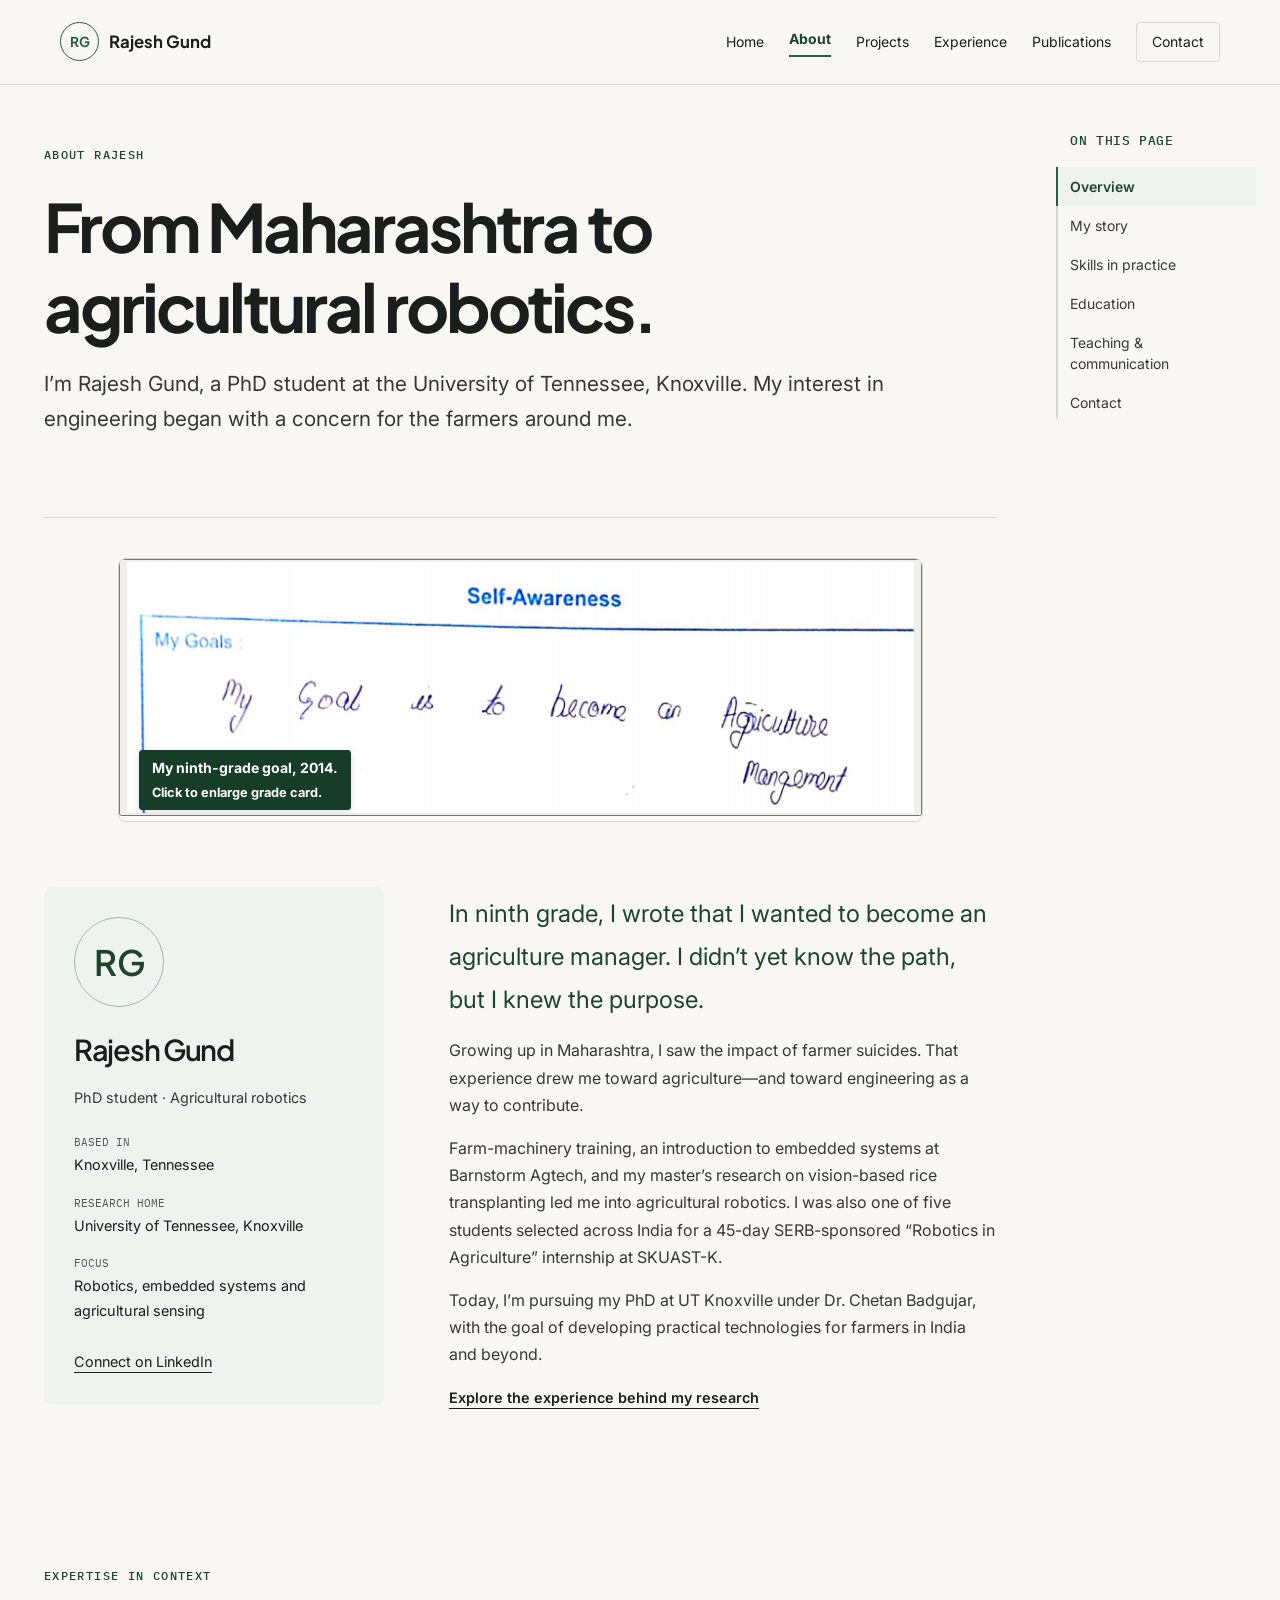
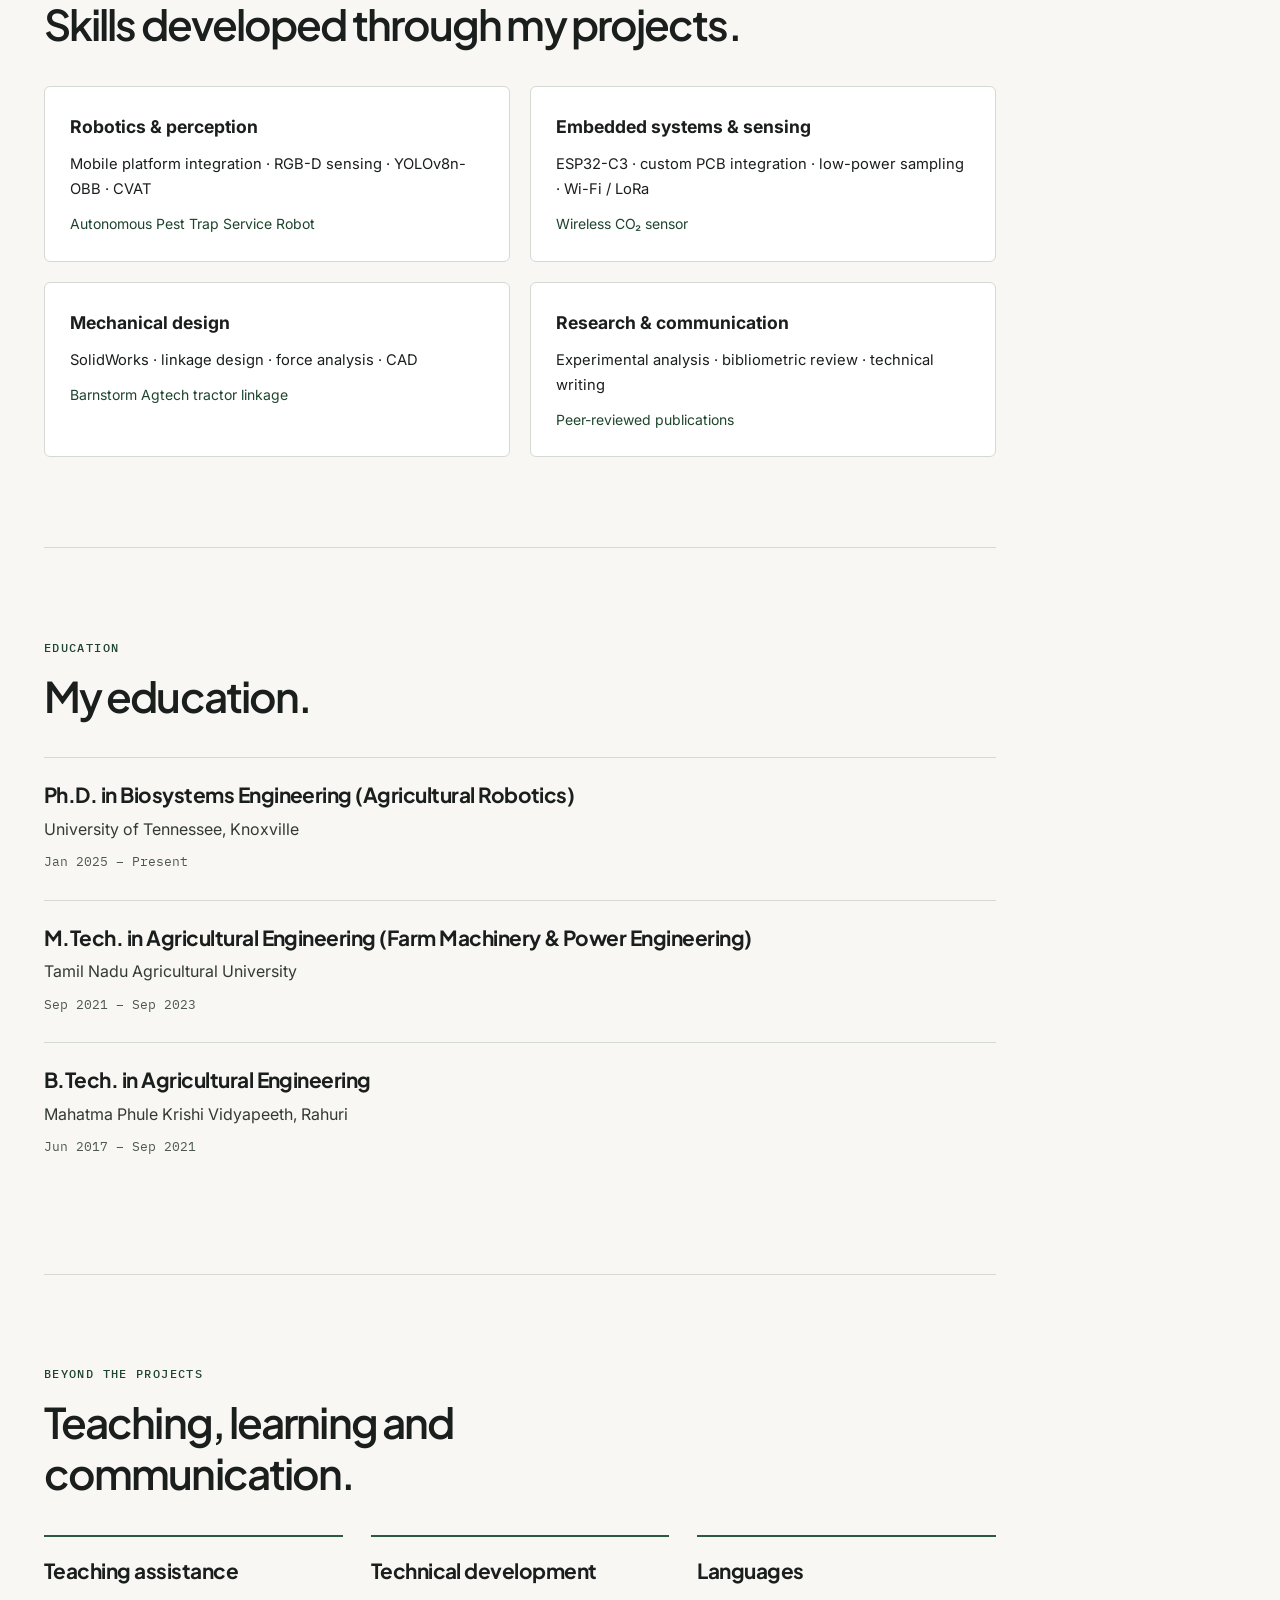
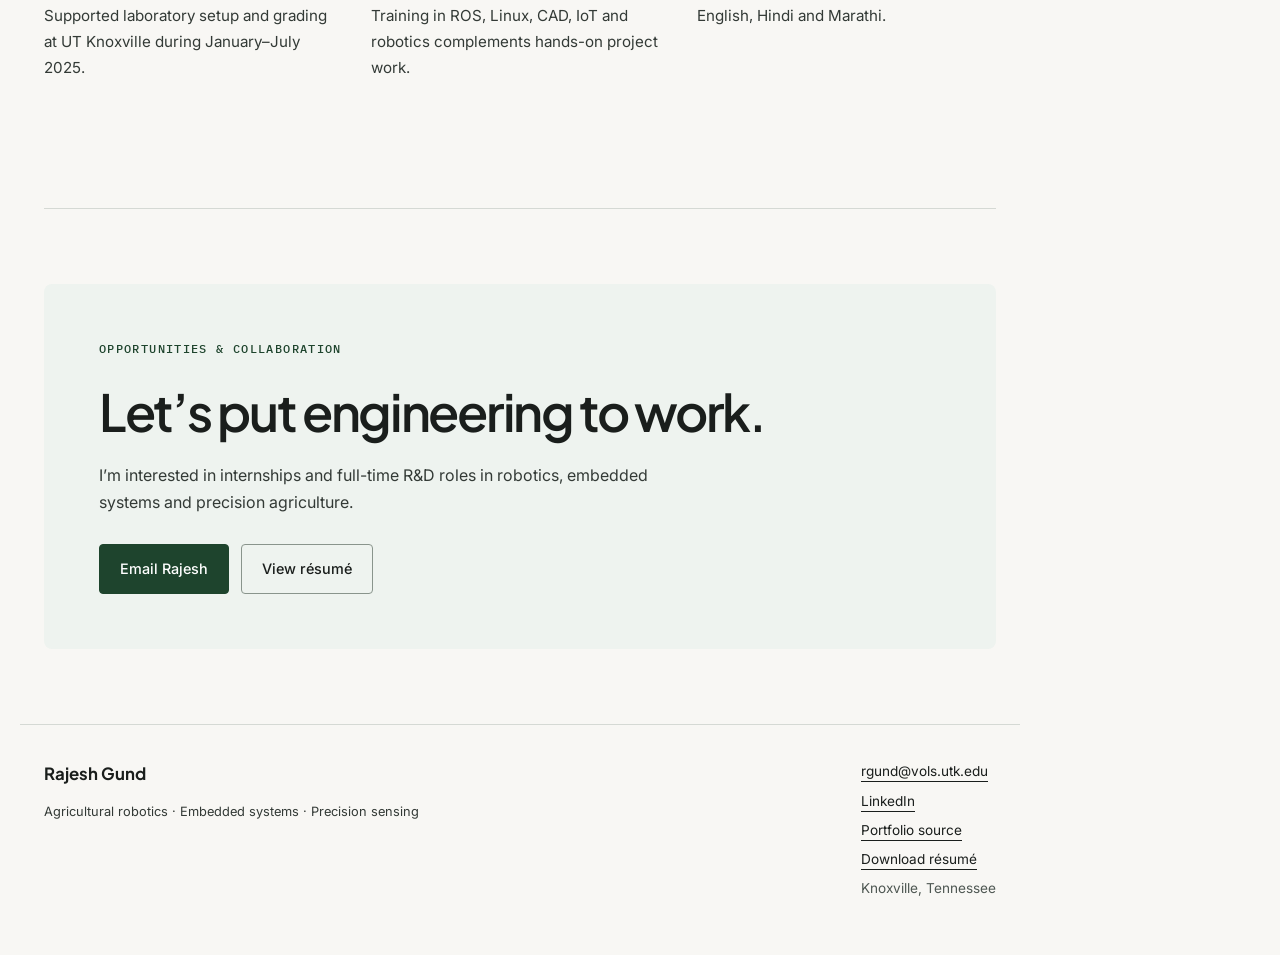
==== about/index.html @ 2d1114b2 "Improve grade-card caption contrast with bold filled label" ====
<!doctype html><html lang="en"><head><meta charset="utf-8"><meta name="viewport" content="width=device-width, initial-scale=1"><title>About | Rajesh Gund</title><meta name="description" content="Meet Rajesh Gund: agricultural robotics researcher, embedded systems engineer and PhD student at UT Knoxville."><meta property="og:title" content="About | Rajesh Gund"><meta property="og:description" content="Meet Rajesh Gund: agricultural robotics researcher, embedded systems engineer and PhD student at UT Knoxville."><meta property="og:type" content="website"><meta name="theme-color" content="#2D5A3F"><link rel="icon" href="../assets/img/favicon.svg" type="image/svg+xml"><link rel="stylesheet" href="../assets/css/tokens.css"><link rel="stylesheet" href="../assets/css/styles.css?v=5"><script defer src="../assets/js/main.js?v=3"></script><link rel="canonical" href="https://rgund26.github.io/about/"><meta property="og:url" content="https://rgund26.github.io/about/"><script defer src="../assets/js/profile.js"></script><script defer src="../assets/js/media-config.js"></script><script defer src="../assets/js/media.js"></script></head><body><a class="skip" href="#main">Skip to content</a><header><div class="nav-wrap"><a class="wordmark" href="../index.html"><span class="monogram">RG</span>Rajesh Gund<span class="wordmark-sub">ENGINEERING PORTFOLIO</span></a><button class="menu-toggle" aria-expanded="false" aria-controls="navigation">Menu</button><nav id="navigation" aria-label="Main navigation"><a href="../index.html">Home</a><a href="../about/index.html" aria-current="page">About</a><a href="../projects/index.html">Projects</a><a href="../experience/index.html">Experience</a><a href="../publications/index.html">Publications</a><a class="nav-resume" href="../index.html#contact">Contact</a></nav></div></header><main id="main"><section class="project-hero"><p class="eyebrow">ABOUT RAJESH</p><h1>From Maharashtra to<br>agricultural robotics.</h1><p class="lead">I’m Rajesh Gund, a PhD student at the University of Tennessee, Knoxville. My interest in engineering began with a concern for the farmers around me.</p></section><figure class="diagram story-cover" style="max-width:805px;margin:40px auto 0"><button type="button" data-lightbox data-full-src="../assets/img/ninth-grade-report-book.png" data-full-alt="Rajesh’s full Class IX report book from 2013–14, including his childhood photograph and handwritten agriculture goal." aria-label="Open the full ninth-grade report book"><img src="../assets/img/ninth-grade-goal-cover.png" alt="My handwritten ninth-grade goal: to work in agriculture management." width="805" height="256" style="display:block;width:100%;height:auto"></button><figcaption>My ninth-grade goal, 2014.<br><span>Click to enlarge grade card.</span></figcaption></figure><section class="profile-intro"><div class="identity-card"><span class="profile-initials" aria-hidden="true">RG</span><h2>Rajesh Gund</h2><p>PhD student · Agricultural robotics</p><dl><dt>Based in</dt><dd>Knoxville, Tennessee</dd><dt>Research home</dt><dd>University of Tennessee, Knoxville</dd><dt>Focus</dt><dd>Robotics, embedded systems and agricultural sensing</dd></dl><a href="https://www.linkedin.com/in/rajeshgund/">Connect on LinkedIn</a></div><div class="bio-story"><p class="large-copy">In ninth grade, I wrote that I wanted to become an agriculture manager. I didn’t yet know the path, but I knew the purpose.</p><p>Growing up in Maharashtra, I saw the impact of farmer suicides. That experience drew me toward agriculture—and toward engineering as a way to contribute.</p><p>Farm-machinery training, an introduction to embedded systems at Barnstorm Agtech, and my master’s research on vision-based rice transplanting led me into agricultural robotics. I was also one of five students selected across India for a 45-day SERB-sponsored “Robotics in Agriculture” internship at SKUAST-K.</p><p>Today, I’m pursuing my PhD at UT Knoxville under Dr. Chetan Badgujar, with the goal of developing practical technologies for farmers in India and beyond.</p><a class="text-link" href="../experience/index.html">Explore the experience behind my research</a></div></section><section class="section" id=""><div class="section-heading"><p class="eyebrow">EXPERTISE IN CONTEXT</p><h2>Skills developed through my projects.</h2></div><div class="evidence-list"><a href="../projects/pest-trap-robot/index.html"><strong>Robotics &amp; perception</strong><span>Mobile platform integration · RGB-D sensing · YOLOv8n-OBB · CVAT</span><small>Autonomous Pest Trap Service Robot</small></a><a href="../projects/ghg-sensor/index.html"><strong>Embedded systems &amp; sensing</strong><span>ESP32-C3 · custom PCB integration · low-power sampling · Wi-Fi / LoRa</span><small>Wireless CO₂ sensor</small></a><a href="../projects/earlier-work/index.html#tractor"><strong>Mechanical design</strong><span>SolidWorks · linkage design · force analysis · CAD</span><small>Barnstorm Agtech tractor linkage</small></a><a href="../publications/index.html"><strong>Research &amp; communication</strong><span>Experimental analysis · bibliometric review · technical writing</span><small>Peer-reviewed publications</small></a></div></section><section class="section" id=""><div class="section-heading"><p class="eyebrow">EDUCATION</p><h2>My education.</h2></div><div class="education-row"><h3>Ph.D. in Biosystems Engineering (Agricultural Robotics)</h3><p>University of Tennessee, Knoxville</p><span>Jan 2025 – Present</span></div><div class="education-row"><h3>M.Tech. in Agricultural Engineering (Farm Machinery &amp; Power Engineering)</h3><p>Tamil Nadu Agricultural University</p><span>Sep 2021 – Sep 2023</span></div><div class="education-row"><h3>B.Tech. in Agricultural Engineering</h3><p>Mahatma Phule Krishi Vidyapeeth, Rahuri</p><span>Jun 2017 – Sep 2021</span></div></section><section class="section" id=""><div class="section-heading"><p class="eyebrow">BEYOND THE PROJECTS</p><h2>Teaching, learning and communication.</h2></div><div class="three-grid"><article class="detail-card"><h3>Teaching assistance</h3><p>Supported laboratory setup and grading at UT Knoxville during January–July 2025.</p></article><article class="detail-card"><h3>Technical development</h3><p>Training in ROS, Linux, CAD, IoT and robotics complements hands-on project work.</p></article><article class="detail-card"><h3>Languages</h3><p>English, Hindi and Marathi.</p></article></div></section><section class="contact"><p class="eyebrow">OPPORTUNITIES & COLLABORATION</p><h2>Let’s put engineering to work.</h2><p>I’m interested in internships and full-time R&D roles in robotics, embedded systems and precision agriculture.</p><div class="actions"><a class="button" href="mailto:rgund@vols.utk.edu">Email Rajesh</a><a class="button secondary" href="../assets/docs/Rajesh_Gund_Resume.pdf">View résumé</a></div></section></main><footer><div><a class="wordmark" href="../index.html">Rajesh Gund</a><p>Agricultural robotics · Embedded systems · Precision sensing</p></div><div><a href="mailto:rgund@vols.utk.edu">rgund@vols.utk.edu</a><a href="https://www.linkedin.com/in/rajeshgund/">LinkedIn</a><a href="https://github.com/rgund26/rgund26.github.io">Portfolio source</a><a href="../assets/docs/Rajesh_Gund_Resume.pdf">Download résumé</a><span>Knoxville, Tennessee</span></div></footer><dialog id="lightbox" aria-label="Enlarged project diagram"><button class="close" aria-label="Close enlarged image">Close ×</button><img alt=""><p></p></dialog><script src="../assets/js/section-nav.js?v=2" defer></script></body></html>
---- assets/css/tokens.css ----
:root{--bg-page:#F8F7F4;--bg-surface:#fff;--bg-tint-green:#EEF3EF;--bg-tint-copper:#F5EFEA;--border-hair:#D5D9D4;--ink-primary:#1A1E1C;--ink-secondary:#333A36;--ink-muted:#4E5752;--accent-green:#2D5A3F;--accent-green-text:#1E442D;--accent-copper:#8C5327;--accent-copper-text:#6E3E18;--font-display:'Plus Jakarta Sans',system-ui,sans-serif;--font-body:'Inter',system-ui,sans-serif;--font-mono:'IBM Plex Mono',ui-monospace,monospace;--max-width:1120px;--measure:66ch;--radius-sm:4px;--radius-md:8px;--space-section:clamp(56px,7vw,96px)}
---- assets/css/styles.css ----
@import url('https://fonts.googleapis.com/css2?family=IBM+Plex+Mono:wght@400;500&family=Inter:wght@400;500;600;700&family=Plus+Jakarta+Sans:wght@400;500;600;700;800&display=swap');
*{box-sizing:border-box}html{scroll-behavior:smooth;scroll-padding-top:100px}body{margin:0;background:var(--bg-page);color:var(--ink-primary);font:16px/1.7 var(--font-body)}a{color:inherit;text-underline-offset:5px}a:hover{color:var(--accent-green-text)}button{font:inherit;cursor:pointer}a,button{-webkit-tap-highlight-color:transparent}button:focus-visible,a:focus-visible{outline:3px solid var(--accent-copper);outline-offset:5px}p{color:var(--ink-secondary);margin:0 0 1rem}h1,h2,h3{font-family:var(--font-display);line-height:1.2;letter-spacing:-.045em;margin:0 0 1.2rem}h1{font-size:clamp(2.75rem,5.2vw,4.8rem);font-weight:700}h2{font-size:clamp(2rem,3.3vw,3rem);font-weight:600}h3{font-size:1.3rem;letter-spacing:-.025em}small{font-size:.875rem;color:var(--ink-muted)}header{border-bottom:1px solid var(--border-hair);background:rgba(248,247,244,.97);position:sticky;top:0;z-index:10}.nav-wrap{max-width:1240px;margin:auto;padding:22px 40px;display:flex;align-items:center;justify-content:space-between;gap:30px}.wordmark{display:flex;align-items:center;gap:10px;font-family:var(--font-display);font-weight:700;text-decoration:none;font-size:1.05rem;flex-wrap:wrap}.monogram{border:1px solid var(--accent-green);color:var(--accent-green);width:39px;height:39px;display:grid;place-items:center;border-radius:50%;font-size:.85rem}.wordmark-sub{display:none}nav{display:flex;align-items:center;gap:25px}nav a{font-size:.875rem;text-decoration:none}.nav-resume{padding:7px 15px;border:1px solid var(--border-hair);border-radius:4px}.menu-toggle{display:none}main{max-width:var(--max-width);margin:auto;padding:0 24px}.hero{display:grid;grid-template-columns:1.25fr 1fr;gap:55px;align-items:center;padding:90px 0 72px}.eyebrow{font-family:var(--font-mono);font-size:.78rem;line-height:1.6;letter-spacing:.11em;font-weight:500;color:var(--accent-green-text);text-transform:uppercase;margin-bottom:22px}.hero h1{font-size:clamp(2.7rem,4.6vw,4.1rem)}em{font-style:normal;color:var(--accent-green)}.hero-intro{font-size:1.12rem;max-width:46ch;line-height:1.8}.actions{display:flex;gap:12px;flex-wrap:wrap;margin:28px 0}.button{display:inline-flex;justify-content:center;align-items:center;min-height:48px;padding:12px 20px;background:var(--accent-green-text);color:white;font-size:.9rem;font-weight:500;text-decoration:none;border:1px solid var(--accent-green-text);border-radius:4px}.button:hover{background:var(--accent-green);color:white}.button.secondary{background:transparent;color:var(--ink-primary);border-color:#89948c}.button.secondary:hover{background:var(--bg-tint-green)}.hero-note{font-size:.78rem;color:var(--ink-muted);margin-top:30px}.hero-note span{margin:0 7px;color:var(--accent-copper-text)}.hero-visual{border:1px solid var(--border-hair);border-radius:12px;overflow:hidden;background:linear-gradient(135deg,#eef3ef,#e4ebe3);box-shadow:0 15px 50px #1a1e1c06}.visual-heading{padding:20px 20px 0;display:flex;justify-content:space-between;align-items:center;gap:10px;font:10px var(--font-mono);letter-spacing:.03em}.tag{padding:5px 7px;border:1px solid #a8b6aa;border-radius:20px;font-size:9px}.technical-art{height:340px;position:relative;overflow:hidden;background-image:radial-gradient(#2d5a3f2e .8px,transparent .8px);background-size:18px 18px}.orbit{position:absolute;border:1px solid #2d5a3f38;border-radius:50%;left:50%;top:50%;transform:translate(-50%,-50%)}.orbit-one{width:240px;height:240px}.orbit-two{width:310px;height:310px;border-style:dashed}.core{position:absolute;left:50%;top:50%;transform:translate(-50%,-50%);background:var(--accent-green-text);border-radius:50%;width:136px;height:136px;display:flex;flex-direction:column;align-items:center;justify-content:center;color:white;font:600 37px var(--font-display);box-shadow:0 0 0 9px #fff9}.core span{font:9px/1.6 var(--font-mono);text-align:center;letter-spacing:.08em;margin-top:8px}.node{position:absolute;background:#f8f7f4;border:1px solid #9cab9f;padding:10px 13px;border-radius:5px;font:11px var(--font-mono);color:var(--accent-green-text)}.node small{display:block;font:11px var(--font-body);margin-top:4px}.sense{left:20px;top:55px}.compute{right:12px;top:160px}.act{left:45px;bottom:20px}.visual-footer{background:#f8f7f480;border-top:1px solid #cbd5cb;padding:18px 20px;display:flex;flex-direction:column;gap:3px;font-size:.85rem}.visual-footer span{font-size:.78rem;color:var(--ink-muted)}.focus-strip{border-block:1px solid var(--border-hair);display:flex;justify-content:space-between;gap:20px;align-items:center;padding:24px 0}.focus-strip span{font:10px/1.6 var(--font-mono);letter-spacing:.1em;max-width:150px}.focus-strip strong{font-size:1rem;font-weight:500}.section{padding:var(--space-section) 0;border-bottom:1px solid var(--border-hair)}.section-heading{max-width:720px;margin-bottom:36px}.section-heading .eyebrow{margin-bottom:13px}.project-grid{display:grid;grid-template-columns:1fr 1fr;gap:26px}.project-card{border:1px solid var(--border-hair);background:white;border-radius:8px;overflow:hidden}.card-media{position:relative;background:#f0f1eb;padding:24px 14px 40px;height:250px;border-bottom:1px solid var(--border-hair);display:flex;align-items:center}.card-media img{width:100%;height:100%;object-fit:contain;mix-blend-mode:multiply}.media-label{position:absolute;bottom:13px;left:22px;color:var(--ink-muted);font:10px var(--font-mono);letter-spacing:.07em}.card-body{padding:29px}.card-body .eyebrow{font-size:.68rem;margin-bottom:14px}.card-body h3{font-size:1.65rem;min-height:65px}.card-body>p:not(.eyebrow):not(.status){font-size:.94rem}.chips{display:flex;flex-wrap:wrap;gap:7px;margin:20px 0}.chips span{background:var(--bg-tint-green);color:var(--accent-green-text);padding:5px 9px;font-size:.75rem;border-radius:3px}.copper .chips span{background:var(--bg-tint-copper);color:var(--accent-copper-text)}.copper .eyebrow{color:var(--accent-copper-text)}.status{font-size:.78rem;border-top:1px solid var(--border-hair);padding-top:18px;margin-top:24px}.text-link{font-size:.9rem;font-weight:600;text-decoration-thickness:1px}.about-layout{display:grid;grid-template-columns:1fr 1.4fr;gap:70px}.large-copy{font-size:1.25rem;line-height:1.8;max-width:75ch}.about-layout .large-copy{font-size:1.9rem;line-height:1.4;color:var(--accent-green-text)}.skills-grid{display:grid;grid-template-columns:repeat(3,1fr);gap:34px}.skills-grid article{border-top:2px solid var(--accent-green);padding-top:20px}.skills-grid h3{font-size:1.05rem}.skills-grid p{font-size:.9rem;line-height:1.9}.timeline article{display:grid;grid-template-columns:180px 1fr;gap:28px;padding:26px 0;border-top:1px solid var(--border-hair)}.timeline h3{margin-bottom:5px}.timeline .role{color:var(--accent-green-text);font-size:.95rem;margin-bottom:12px}.timeline article>p{padding-top:4px}.timeline div>p:last-child{font-size:.95rem;max-width:66ch}.timeline+.text-link{display:inline-block;margin-top:20px}.education-grid,.three-grid{display:grid;grid-template-columns:repeat(3,1fr);gap:28px}.education-grid article{border-left:2px solid var(--accent-green);padding-left:20px}.education-grid h3{font-size:1.1rem}.education-grid p{font-size:.95rem}.publications article{display:grid;grid-template-columns:80px 1fr;gap:25px;padding:26px 0;border-top:1px solid var(--border-hair)}.publications article>span{font-family:var(--font-mono);color:var(--accent-green-text)}.publications h3{font-size:1.15rem;margin-bottom:12px}.publications h3 a{text-decoration:none}.publications h3 a:hover{text-decoration:underline}.publications p{font-size:.9rem;margin-bottom:4px}.contact{margin:75px 0;background:var(--bg-tint-green);padding:55px;border-radius:8px}.contact h2{font-size:clamp(2.2rem,4vw,3.5rem)}.contact>p{max-width:60ch}.contact .actions{margin-bottom:0}footer{max-width:var(--max-width);margin:auto;padding:35px 24px 55px;display:flex;justify-content:space-between;gap:40px;border-top:1px solid var(--border-hair)}footer p{font-size:.8rem;margin-top:12px}footer>div:last-child{display:flex;flex-direction:column;gap:6px;font-size:.85rem}footer span{color:var(--ink-muted)}.project-hero{padding:60px 0 65px;border-bottom:1px solid var(--border-hair)}.back{font-size:.85rem;display:inline-block;margin-bottom:40px}.project-hero h1{max-width:950px}.lead{font-size:1.3rem;max-width:65ch}.status-pill{display:inline-block;padding:8px 13px;border:1px solid #b8c7ba;background:var(--bg-tint-green);border-radius:4px;font-size:.8rem;margin-top:15px}.diagram{margin:55px 0 0;border:1px solid var(--border-hair);border-radius:8px;overflow:hidden;background:white}.zoom{border:0;padding:0;background:var(--bg-page);width:100%;display:block;cursor:zoom-in}.zoom img{width:100%;height:auto;max-height:580px;object-fit:contain;display:block}.diagram figcaption{font-size:.85rem;padding:17px 22px;border-top:1px solid var(--border-hair)}.diagram figcaption span{display:block;color:var(--accent-green-text);font-size:.75rem;margin-top:6px}.three-grid p{font-size:.95rem}.table-wrap{overflow-x:auto;margin-top:30px}table{width:100%;border-collapse:collapse;text-align:left;font-size:.95rem}th,td{padding:15px 20px;border-bottom:1px solid var(--border-hair)}thead{background:var(--bg-tint-green)}caption{caption-side:bottom;text-align:left;padding:14px 0;font-size:.8rem;color:var(--ink-muted)}.status-grid{display:grid;grid-template-columns:1fr 1fr;gap:24px}.status-grid article{padding:30px;background:var(--bg-tint-green);border-top:3px solid var(--accent-green)}.status-grid .planned{background:var(--bg-tint-copper);border-color:var(--accent-copper)}li{margin-bottom:12px}ul{padding-left:20px;margin-bottom:0}.placeholder{margin:0 0 24px;padding:48px 20px;min-height:250px;display:flex;flex-direction:column;align-items:center;justify-content:center;text-align:center;border:1px dashed #9caaa0;border-radius:8px;background:linear-gradient(135deg,#eef3ef80,transparent)}.placeholder-mark{font-size:2rem;color:var(--accent-green);font-weight:300}.placeholder p{font-size:1rem;margin:8px 0}.placeholder span{font-size:.8rem;color:var(--ink-muted)}.placeholder.small{min-height:180px;padding:24px 15px}.attribution{font-size:.85rem;padding:30px 0 50px;max-width:85ch}.feature-band{background:var(--bg-tint-copper);border-left:3px solid var(--accent-copper);padding:35px;display:flex;gap:45px;align-items:center;margin-bottom:25px}.feature-band strong{font:600 3.2rem var(--font-display);white-space:nowrap;color:var(--accent-copper-text)}.feature-band strong span{display:block;font:14px var(--font-body);margin-top:12px}.feature-band p{margin:0}.chips.large span{font-size:.9rem;padding:12px 16px}dialog{border:1px solid var(--border-hair);border-radius:8px;max-width:95vw;width:1150px;padding:20px;background:var(--bg-page);max-height:94vh}dialog::backdrop{background:#14251bd9}dialog img{display:block;width:100%;max-height:70vh;object-fit:contain}dialog p{font-size:.9rem;margin:15px 0 0}.close{display:block;margin:0 0 12px auto;background:var(--accent-green-text);color:white;border:0;padding:8px 17px;border-radius:4px}.skip{position:fixed;left:15px;top:-100px;z-index:100;background:white;padding:10px}.skip:focus{top:15px}
@media(min-width:1400px){.wordmark-sub{display:block;font:9px var(--font-mono);letter-spacing:.04em;max-width:95px;margin-left:8px;border-left:1px solid var(--border-hair);padding-left:12px}}
@media(max-width:900px){.nav-wrap{padding:18px 24px}.hero{gap:25px;padding-top:60px}.hero h1{font-size:2.8rem}.technical-art{height:310px}.node{font-size:9px;padding:8px}.node small{font-size:9px}.sense{left:10px}.act{left:20px}.compute{right:8px}.visual-heading .tag{display:none}.card-body{padding:22px}.skills-grid{grid-template-columns:1fr 1fr}.education-grid,.three-grid{grid-template-columns:1fr 1fr}.timeline article{grid-template-columns:140px 1fr}.about-layout{gap:35px}.focus-strip strong{font-size:.9rem}}
@media(max-width:680px){main{padding:0 20px}.nav-wrap{padding:14px 20px;position:relative}.menu-toggle{display:block;border:1px solid var(--border-hair);border-radius:4px;background:transparent;padding:7px 12px;font-size:.85rem}nav{display:none;position:absolute;left:0;right:0;top:100%;padding:20px;background:var(--bg-page);border-bottom:1px solid var(--border-hair);flex-direction:column;align-items:stretch;gap:18px}nav.open{display:flex}.hero{grid-template-columns:1fr;padding:48px 0;gap:30px}.hero h1{font-size:2.85rem}.hero .eyebrow{font-size:.68rem}.hero-visual{max-width:470px;width:100%}.technical-art{height:290px}.hero-note{font-size:.72rem}.hero-intro{font-size:1.05rem}.focus-strip{display:grid;grid-template-columns:1fr 1fr;gap:15px}.focus-strip span{font-size:9px}.project-grid,.about-layout,.skills-grid,.education-grid,.three-grid,.status-grid{grid-template-columns:1fr}.card-media{height:230px}.card-body h3{min-height:0}.about-layout{gap:8px}.timeline article{grid-template-columns:1fr;gap:0}.timeline article>.eyebrow{margin-bottom:10px}.publications article{grid-template-columns:1fr;gap:10px}.contact{padding:30px 24px;margin:50px 0}.contact h2{font-size:2.3rem}footer{flex-direction:column;padding:25px 20px 40px;gap:20px}.project-hero h1{font-size:2.6rem}.project-hero{padding:35px 0 45px}.lead{font-size:1.1rem}.back{margin-bottom:25px}.status-pill{font-size:.75rem}.feature-band{flex-direction:column;align-items:flex-start;gap:25px;padding:25px}.diagram{margin-top:35px}.diagram figcaption{padding:15px}.section{padding:55px 0}th,td{padding:12px 10px;font-size:.85rem}.actions{gap:10px}.button{padding:12px 15px;font-size:.85rem}.wordmark{font-size:1rem}}
@media(prefers-reduced-motion:reduce){html{scroll-behavior:auto}*{transition:none!important;animation:none!important}}
@media print{header,.actions,.placeholder,dialog,.menu-toggle,.back{display:none}body{background:white;font-size:11pt}main{max-width:none}a{color:inherit}.section,.project-hero{padding:20px 0}.hero{padding:20px 0}.hero-visual{display:none}.hero{display:block}article,figure{break-inside:avoid}footer{padding:20px}}
/* Extended profile */
[hidden]{display:none!important}.sr-only{position:absolute;width:1px;height:1px;overflow:hidden;clip:rect(0,0,0,0);white-space:nowrap}nav a[aria-current=page]{color:var(--accent-green-text);font-weight:700;border-bottom:2px solid var(--accent-green);padding-bottom:5px}.availability-line{font-size:.85rem;color:var(--accent-green-text);max-width:48ch;border-left:2px solid var(--accent-green);padding-left:12px}.section-bottom{padding-top:30px}.profile-mark{height:160px;background:var(--bg-tint-green);border-radius:8px;padding:25px;display:flex;align-items:center;gap:24px;font:600 56px var(--font-display);color:var(--accent-green-text)}.profile-mark span{font:11px/1.8 var(--font-mono);letter-spacing:.08em}.profile-intro{display:grid;grid-template-columns:340px 1fr;gap:65px;padding:65px 0}.identity-card{background:var(--bg-tint-green);padding:30px;border-radius:8px;align-self:start}.profile-initials{display:grid;place-items:center;width:90px;height:90px;border:1px solid #a6b6a8;border-radius:50%;font:600 35px var(--font-display);color:var(--accent-green-text);margin-bottom:25px}.identity-card h2{font-size:1.8rem}.identity-card>p{font-size:.9rem}.identity-card dl{margin:25px 0}.identity-card dt{font:11px var(--font-mono);text-transform:uppercase;color:var(--ink-muted);margin-top:18px}.identity-card dd{margin:4px 0 0;font-size:.9rem}.identity-card a{font-size:.9rem}.bio-story{padding-top:5px}.bio-story .large-copy{font-size:1.5rem;color:var(--accent-green-text)}.detail-card{border-top:2px solid var(--accent-green);padding:22px 0}.evidence-list{display:grid;grid-template-columns:1fr 1fr;gap:20px}.evidence-list a{border:1px solid var(--border-hair);border-radius:6px;padding:25px;text-decoration:none;display:flex;flex-direction:column;gap:10px;background:white}.evidence-list a:hover{border-color:var(--accent-green)}.evidence-list strong{font-size:1.1rem}.evidence-list span{font-size:.92rem}.evidence-list small{color:var(--accent-green-text)}.education-row{padding:25px 0;border-top:1px solid var(--border-hair)}.education-row h3{margin-bottom:8px}.education-row p{margin-bottom:4px}.education-row span{font:13px var(--font-mono);color:var(--ink-muted)}.experience-entry{display:grid;grid-template-columns:220px 1fr;gap:40px;padding:45px 0;border-bottom:1px solid var(--border-hair)}.experience-entry h2{font-size:1.8rem}.experience-entry .role{font-weight:600;color:var(--accent-green-text)}.experience-entry .location{font-size:.9rem}.experience-entry .eyebrow{margin-bottom:10px}.training-grid{display:grid;grid-template-columns:1fr 1fr;gap:30px}.training-grid article{padding:22px;background:white;border:1px solid var(--border-hair);border-radius:6px}.training-grid h3{font-size:1.15rem}.training-grid p{font-size:.95rem;margin:0}.publication-feature{padding:48px 0;border-bottom:1px solid var(--border-hair)}.publication-feature h2{font-size:2rem;max-width:30ch}.publication-feature .authors{font-size:.9rem}.publication-feature .large-copy{font-size:1.1rem;max-width:75ch}.publication-feature .actions{margin:25px 0 20px}.publication-feature details{font-size:.9rem;background:var(--bg-tint-green);border-radius:4px;padding:14px 20px}.publication-feature summary{cursor:pointer;font-weight:500}.publication-feature details p{padding-top:15px;overflow-wrap:anywhere}.citation-feedback{color:var(--accent-green-text);margin:18px 0;font-size:.9rem}.project-filters{display:flex;flex-wrap:wrap;gap:10px;margin:35px 0}.filter{padding:10px 16px;border:1px solid #929e94;border-radius:30px;background:transparent;font-size:.9rem;color:var(--ink-primary)}.filter.active{background:var(--accent-green-text);color:white;border-color:var(--accent-green-text)}.project-directory{display:grid;grid-template-columns:1fr 1fr;gap:28px;margin-bottom:60px}.directory-card{background:white;border:1px solid var(--border-hair);border-radius:8px;overflow:hidden}.directory-card h2{font-size:1.55rem}.directory-media{height:240px;background:var(--bg-page);border-bottom:1px solid var(--border-hair);display:grid;place-items:center;padding:20px}.directory-media img{width:100%;height:100%;object-fit:contain;mix-blend-mode:multiply}.project-text-art{width:100%;height:100%;border:1px solid #ccd5cb;display:flex;flex-direction:column;align-items:center;justify-content:center;font:500 24px var(--font-mono);color:var(--accent-green-text);background-image:linear-gradient(90deg,#2d5a3f09 1px,transparent 1px),linear-gradient(#2d5a3f09 1px,transparent 1px);background-size:25px 25px}.project-text-art span{font-size:10px;margin-top:12px;letter-spacing:.1em}.project-facts{display:grid;grid-template-columns:1fr 1fr 1fr;gap:25px;padding:30px 0;border-bottom:1px solid var(--border-hair)}.project-facts span{display:block;font:11px var(--font-mono);letter-spacing:.1em;color:var(--accent-green-text);margin-bottom:10px}.project-facts strong{font-size:.9rem;font-weight:500;line-height:1.7;display:block}.related{padding:55px 0}.related h2{font-size:2rem}.media-video{width:100%;aspect-ratio:16/9;background:#13231a;display:block}.video-facade{position:relative;display:block;width:100%;aspect-ratio:16/9;border:0;background:#173321;color:white;overflow:hidden}.video-facade img{width:100%;height:100%;object-fit:cover}.video-facade span{position:absolute;inset:0;display:grid;place-items:center;background:#0005;font-size:1.3rem}.diagram iframe{width:100%;aspect-ratio:16/9;border:0;display:block}
@media(max-width:960px){.menu-toggle{display:block;border:1px solid var(--border-hair);border-radius:4px;background:transparent;padding:7px 12px;font-size:.85rem}.nav-wrap{position:relative}nav{display:none;position:absolute;left:0;right:0;top:100%;padding:20px;background:var(--bg-page);border-bottom:1px solid var(--border-hair);flex-direction:column;align-items:stretch;gap:18px}nav.open{display:flex}.profile-intro{grid-template-columns:280px 1fr;gap:30px}.experience-entry{grid-template-columns:180px 1fr;gap:25px}}
@media(max-width:680px){.profile-intro,.evidence-list,.training-grid,.project-directory,.project-facts,.experience-entry{grid-template-columns:1fr}.profile-intro{gap:30px;padding:40px 0}.identity-card{padding:25px}.experience-entry{gap:10px;padding:35px 0}.experience-entry h2{font-size:1.55rem}.project-facts{gap:20px}.project-filters{gap:8px}.filter{font-size:.8rem;padding:9px 12px}.publication-feature h2{font-size:1.6rem}.publication-feature .button{width:100%}.directory-media{height:220px}.related h2{font-size:1.6rem}}

/* Section bookmarks: a dedicated reading rail with a compact mobile menu. */
.section-nav{margin:20px 24px 0;border:1px solid var(--border-hair);border-radius:6px;background:var(--bg-page);padding:0 16px}
.section-nav-title{display:none}.section-nav-toggle{display:flex;justify-content:space-between;align-items:center;width:100%;padding:14px 0;border:0;background:transparent;color:var(--accent-green-text);font-weight:600;font-size:.9rem;text-align:left}.section-nav-toggle::after{content:'+';font-size:1.2rem}.section-nav-toggle[aria-expanded=true]::after{content:'−'}
.section-nav ul{display:none;list-style:none;margin:0;padding:0 0 14px}.section-nav.expanded ul{display:block}.section-nav li{margin:0}.section-nav a{display:block;border-left:2px solid var(--border-hair);padding:8px 12px;font-size:.875rem;line-height:1.5;text-decoration:none;color:var(--ink-secondary)}.section-nav a:hover{color:var(--accent-green-text);background:var(--bg-tint-green)}.section-nav a[aria-current=location]{border-left-color:var(--accent-green);background:var(--bg-tint-green);color:var(--accent-green-text);font-weight:600}
@media(min-width:1200px){.has-section-nav main,.has-section-nav footer{width:calc(100% - 280px);margin-left:auto;margin-right:260px}.section-nav{position:fixed;right:24px;top:132px;width:200px;margin:0;padding:0;border:0;max-height:calc(100dvh - 165px);overflow-y:auto;z-index:5}.section-nav-title{display:block;font:500 .8rem var(--font-mono);letter-spacing:.05em;text-transform:uppercase;color:var(--accent-green-text);margin:0 0 18px 14px}.section-nav-toggle{display:none}.section-nav ul{display:block;padding:0}.section-nav a{padding:9px 12px}}
@media(min-width:1600px){.has-section-nav main,.has-section-nav footer{margin-right:auto}.section-nav{right:max(24px,calc((100vw - 1580px)/2))}}
@media print{.section-nav{display:none}.has-section-nav main,.has-section-nav footer{width:auto;margin:auto}}

/* Caption sits in the blank lower-left area of the report-book cover. */
.story-cover{position:relative}.story-cover figcaption{position:absolute;left:2.5%;bottom:5%;padding:0;border:0;background:transparent;font-size:.875rem;line-height:1.4;color:var(--ink-secondary);pointer-events:none}.story-cover figcaption span{font-size:.8rem;color:var(--accent-green-text)}
@media(max-width:680px){.story-cover figcaption{bottom:3%;font-size:.75rem;line-height:1.25}.story-cover figcaption span{font-size:.75rem}}

/* High-contrast label over the grade-card cover. */
.story-cover figcaption{padding:8px 12px;background:#173d29;color:#fff;border:1px solid #173d29;border-radius:3px;font-family:var(--font-body);font-weight:700;line-height:1.35;box-shadow:0 2px 6px #0002;bottom:4%}
.story-cover figcaption span{color:#fff;font-weight:700}
@media(max-width:680px){.story-cover figcaption{padding:4px 7px;bottom:2%;font-size:.75rem;line-height:1.2}.story-cover figcaption span{font-size:.75rem}}
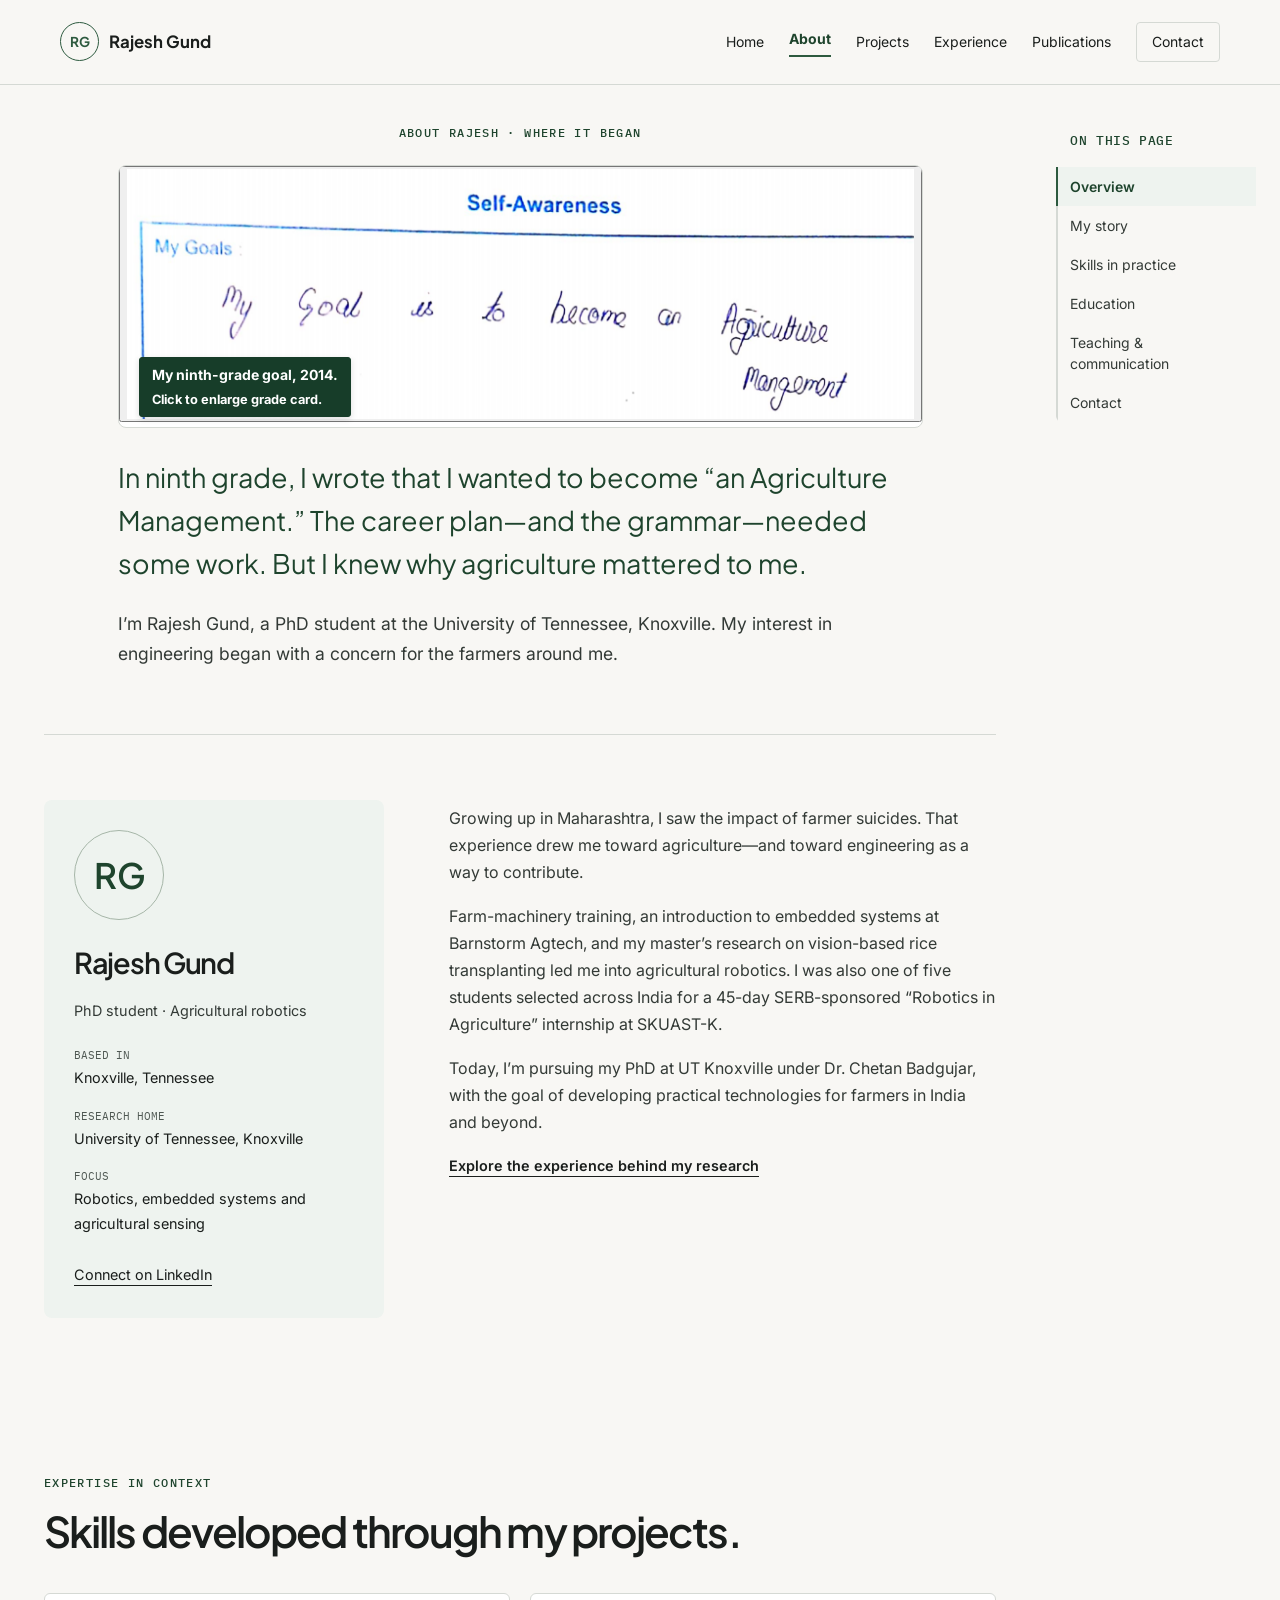
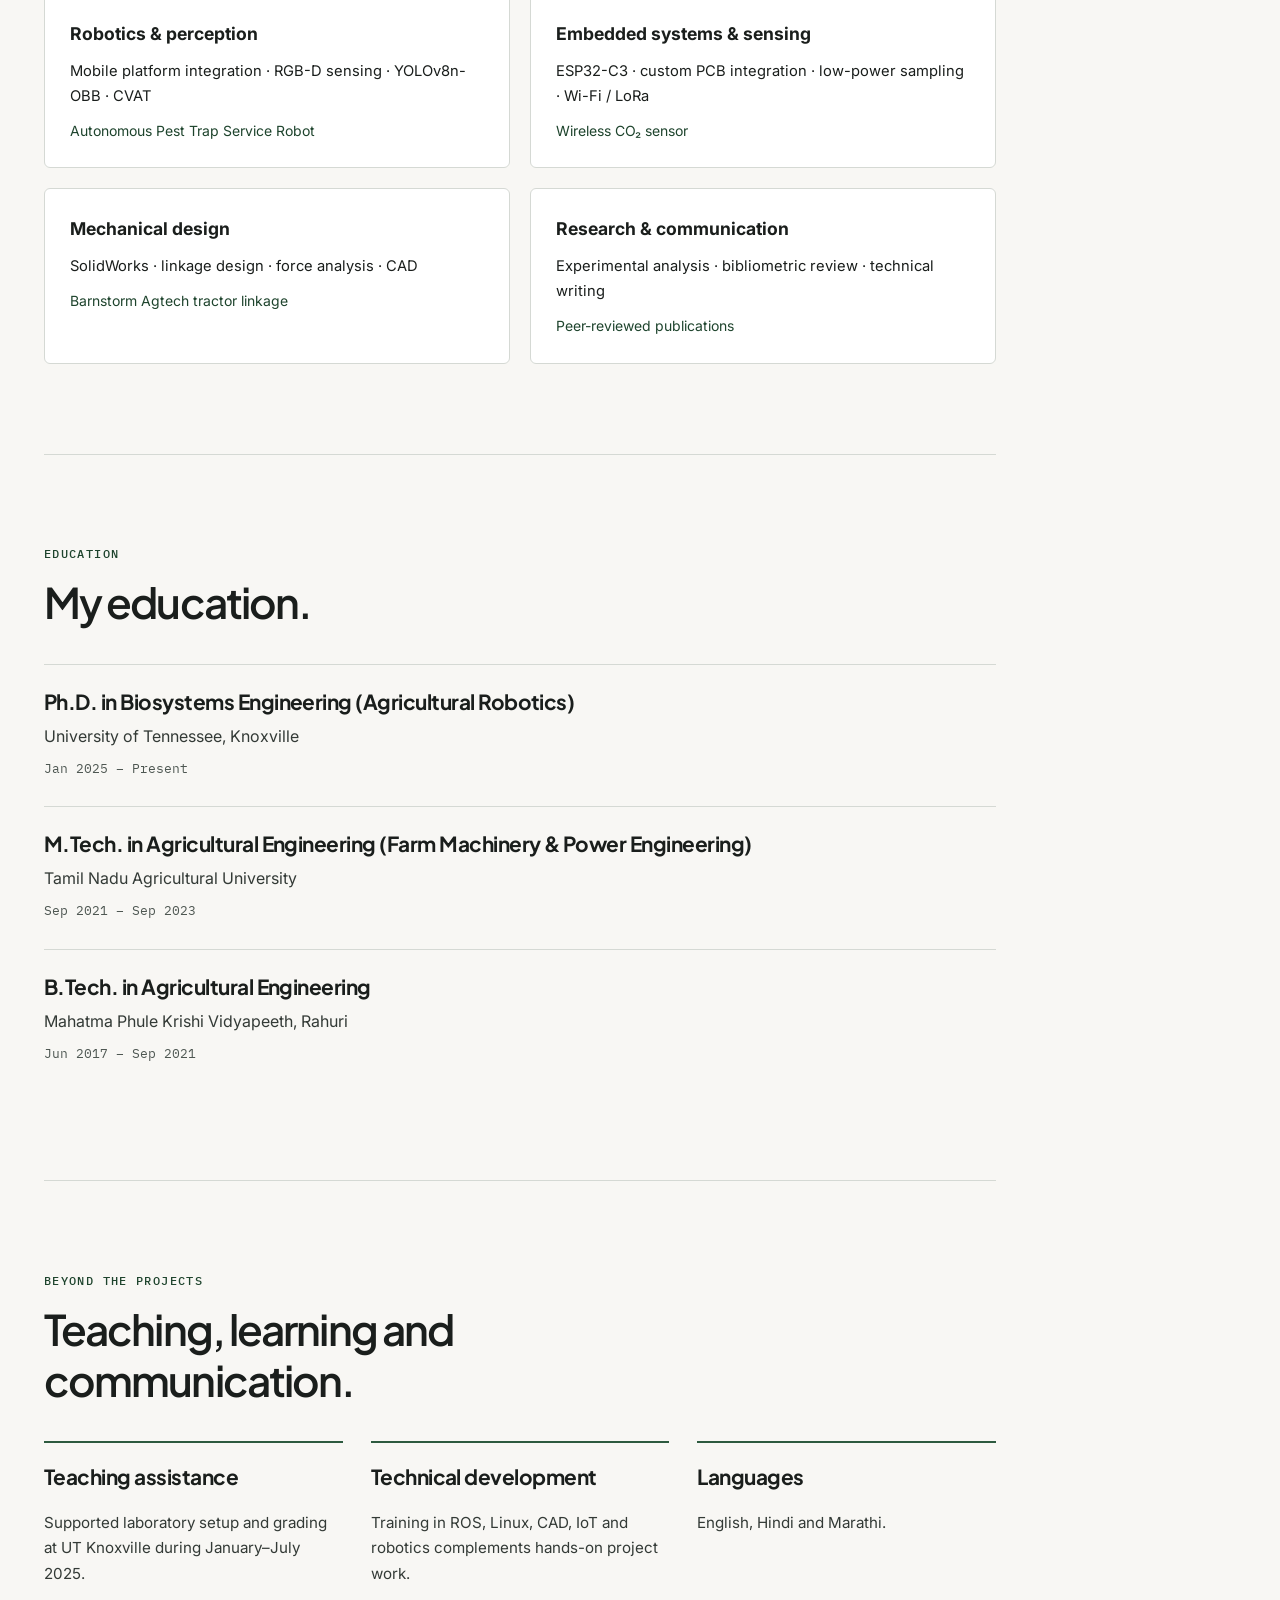
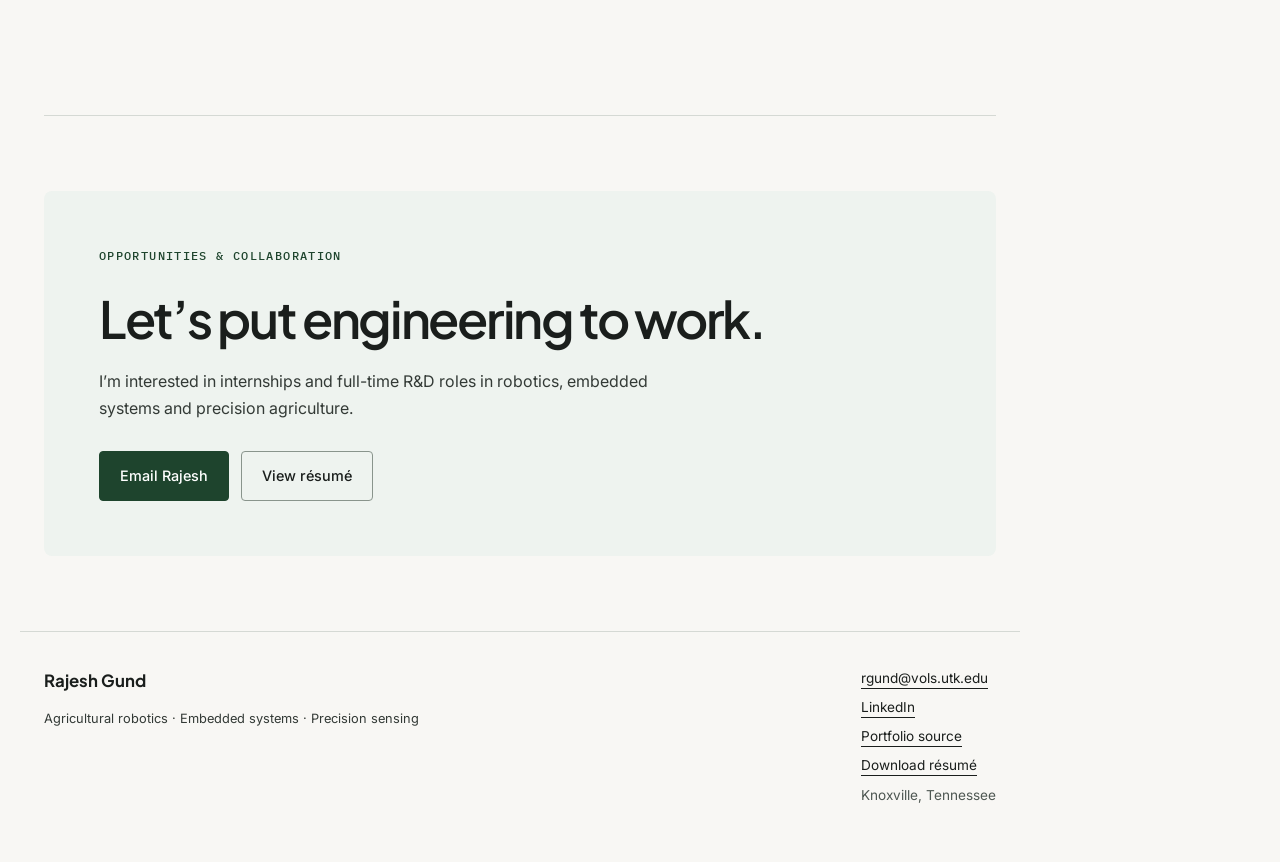
==== commit 19fa200e: "Lead About page with childhood goal and a personal humorous introduction" ====
--- a/about/index.html
+++ b/about/index.html
@@ -1 +1 @@
-<!doctype html><html lang="en"><head><meta charset="utf-8"><meta name="viewport" content="width=device-width, initial-scale=1"><title>About | Rajesh Gund</title><meta name="description" content="Meet Rajesh Gund: agricultural robotics researcher, embedded systems engineer and PhD student at UT Knoxville."><meta property="og:title" content="About | Rajesh Gund"><meta property="og:description" content="Meet Rajesh Gund: agricultural robotics researcher, embedded systems engineer and PhD student at UT Knoxville."><meta property="og:type" content="website"><meta name="theme-color" content="#2D5A3F"><link rel="icon" href="../assets/img/favicon.svg" type="image/svg+xml"><link rel="stylesheet" href="../assets/css/tokens.css"><link rel="stylesheet" href="../assets/css/styles.css?v=5"><script defer src="../assets/js/main.js?v=3"></script><link rel="canonical" href="https://rgund26.github.io/about/"><meta property="og:url" content="https://rgund26.github.io/about/"><script defer src="../assets/js/profile.js"></script><script defer src="../assets/js/media-config.js"></script><script defer src="../assets/js/media.js"></script></head><body><a class="skip" href="#main">Skip to content</a><header><div class="nav-wrap"><a class="wordmark" href="../index.html"><span class="monogram">RG</span>Rajesh Gund<span class="wordmark-sub">ENGINEERING PORTFOLIO</span></a><button class="menu-toggle" aria-expanded="false" aria-controls="navigation">Menu</button><nav id="navigation" aria-label="Main navigation"><a href="../index.html">Home</a><a href="../about/index.html" aria-current="page">About</a><a href="../projects/index.html">Projects</a><a href="../experience/index.html">Experience</a><a href="../publications/index.html">Publications</a><a class="nav-resume" href="../index.html#contact">Contact</a></nav></div></header><main id="main"><section class="project-hero"><p class="eyebrow">ABOUT RAJESH</p><h1>From Maharashtra to<br>agricultural robotics.</h1><p class="lead">I’m Rajesh Gund, a PhD student at the University of Tennessee, Knoxville. My interest in engineering began with a concern for the farmers around me.</p></section><figure class="diagram story-cover" style="max-width:805px;margin:40px auto 0"><button type="button" data-lightbox data-full-src="../assets/img/ninth-grade-report-book.png" data-full-alt="Rajesh’s full Class IX report book from 2013–14, including his childhood photograph and handwritten agriculture goal." aria-label="Open the full ninth-grade report book"><img src="../assets/img/ninth-grade-goal-cover.png" alt="My handwritten ninth-grade goal: to work in agriculture management." width="805" height="256" style="display:block;width:100%;height:auto"></button><figcaption>My ninth-grade goal, 2014.<br><span>Click to enlarge grade card.</span></figcaption></figure><section class="profile-intro"><div class="identity-card"><span class="profile-initials" aria-hidden="true">RG</span><h2>Rajesh Gund</h2><p>PhD student · Agricultural robotics</p><dl><dt>Based in</dt><dd>Knoxville, Tennessee</dd><dt>Research home</dt><dd>University of Tennessee, Knoxville</dd><dt>Focus</dt><dd>Robotics, embedded systems and agricultural sensing</dd></dl><a href="https://www.linkedin.com/in/rajeshgund/">Connect on LinkedIn</a></div><div class="bio-story"><p class="large-copy">In ninth grade, I wrote that I wanted to become an agriculture manager. I didn’t yet know the path, but I knew the purpose.</p><p>Growing up in Maharashtra, I saw the impact of farmer suicides. That experience drew me toward agriculture—and toward engineering as a way to contribute.</p><p>Farm-machinery training, an introduction to embedded systems at Barnstorm Agtech, and my master’s research on vision-based rice transplanting led me into agricultural robotics. I was also one of five students selected across India for a 45-day SERB-sponsored “Robotics in Agriculture” internship at SKUAST-K.</p><p>Today, I’m pursuing my PhD at UT Knoxville under Dr. Chetan Badgujar, with the goal of developing practical technologies for farmers in India and beyond.</p><a class="text-link" href="../experience/index.html">Explore the experience behind my research</a></div></section><section class="section" id=""><div class="section-heading"><p class="eyebrow">EXPERTISE IN CONTEXT</p><h2>Skills developed through my projects.</h2></div><div class="evidence-list"><a href="../projects/pest-trap-robot/index.html"><strong>Robotics &amp; perception</strong><span>Mobile platform integration · RGB-D sensing · YOLOv8n-OBB · CVAT</span><small>Autonomous Pest Trap Service Robot</small></a><a href="../projects/ghg-sensor/index.html"><strong>Embedded systems &amp; sensing</strong><span>ESP32-C3 · custom PCB integration · low-power sampling · Wi-Fi / LoRa</span><small>Wireless CO₂ sensor</small></a><a href="../projects/earlier-work/index.html#tractor"><strong>Mechanical design</strong><span>SolidWorks · linkage design · force analysis · CAD</span><small>Barnstorm Agtech tractor linkage</small></a><a href="../publications/index.html"><strong>Research &amp; communication</strong><span>Experimental analysis · bibliometric review · technical writing</span><small>Peer-reviewed publications</small></a></div></section><section class="section" id=""><div class="section-heading"><p class="eyebrow">EDUCATION</p><h2>My education.</h2></div><div class="education-row"><h3>Ph.D. in Biosystems Engineering (Agricultural Robotics)</h3><p>University of Tennessee, Knoxville</p><span>Jan 2025 – Present</span></div><div class="education-row"><h3>M.Tech. in Agricultural Engineering (Farm Machinery &amp; Power Engineering)</h3><p>Tamil Nadu Agricultural University</p><span>Sep 2021 – Sep 2023</span></div><div class="education-row"><h3>B.Tech. in Agricultural Engineering</h3><p>Mahatma Phule Krishi Vidyapeeth, Rahuri</p><span>Jun 2017 – Sep 2021</span></div></section><section class="section" id=""><div class="section-heading"><p class="eyebrow">BEYOND THE PROJECTS</p><h2>Teaching, learning and communication.</h2></div><div class="three-grid"><article class="detail-card"><h3>Teaching assistance</h3><p>Supported laboratory setup and grading at UT Knoxville during January–July 2025.</p></article><article class="detail-card"><h3>Technical development</h3><p>Training in ROS, Linux, CAD, IoT and robotics complements hands-on project work.</p></article><article class="detail-card"><h3>Languages</h3><p>English, Hindi and Marathi.</p></article></div></section><section class="contact"><p class="eyebrow">OPPORTUNITIES & COLLABORATION</p><h2>Let’s put engineering to work.</h2><p>I’m interested in internships and full-time R&D roles in robotics, embedded systems and precision agriculture.</p><div class="actions"><a class="button" href="mailto:rgund@vols.utk.edu">Email Rajesh</a><a class="button secondary" href="../assets/docs/Rajesh_Gund_Resume.pdf">View résumé</a></div></section></main><footer><div><a class="wordmark" href="../index.html">Rajesh Gund</a><p>Agricultural robotics · Embedded systems · Precision sensing</p></div><div><a href="mailto:rgund@vols.utk.edu">rgund@vols.utk.edu</a><a href="https://www.linkedin.com/in/rajeshgund/">LinkedIn</a><a href="https://github.com/rgund26/rgund26.github.io">Portfolio source</a><a href="../assets/docs/Rajesh_Gund_Resume.pdf">Download résumé</a><span>Knoxville, Tennessee</span></div></footer><dialog id="lightbox" aria-label="Enlarged project diagram"><button class="close" aria-label="Close enlarged image">Close ×</button><img alt=""><p></p></dialog><script src="../assets/js/section-nav.js?v=2" defer></script></body></html>+<!doctype html><html lang="en"><head><meta charset="utf-8"><meta name="viewport" content="width=device-width, initial-scale=1"><title>About | Rajesh Gund</title><meta name="description" content="Meet Rajesh Gund: agricultural robotics researcher, embedded systems engineer and PhD student at UT Knoxville."><meta property="og:title" content="About | Rajesh Gund"><meta property="og:description" content="Meet Rajesh Gund: agricultural robotics researcher, embedded systems engineer and PhD student at UT Knoxville."><meta property="og:type" content="website"><meta name="theme-color" content="#2D5A3F"><link rel="icon" href="../assets/img/favicon.svg" type="image/svg+xml"><link rel="stylesheet" href="../assets/css/tokens.css"><link rel="stylesheet" href="../assets/css/styles.css?v=6"><script defer src="../assets/js/main.js?v=3"></script><link rel="canonical" href="https://rgund26.github.io/about/"><meta property="og:url" content="https://rgund26.github.io/about/"><script defer src="../assets/js/profile.js"></script><script defer src="../assets/js/media-config.js"></script><script defer src="../assets/js/media.js"></script></head><body><a class="skip" href="#main">Skip to content</a><header><div class="nav-wrap"><a class="wordmark" href="../index.html"><span class="monogram">RG</span>Rajesh Gund<span class="wordmark-sub">ENGINEERING PORTFOLIO</span></a><button class="menu-toggle" aria-expanded="false" aria-controls="navigation">Menu</button><nav id="navigation" aria-label="Main navigation"><a href="../index.html">Home</a><a href="../about/index.html" aria-current="page">About</a><a href="../projects/index.html">Projects</a><a href="../experience/index.html">Experience</a><a href="../publications/index.html">Publications</a><a class="nav-resume" href="../index.html#contact">Contact</a></nav></div></header><main id="main"><section class="project-hero personal-opener"><p class="eyebrow">ABOUT RAJESH · WHERE IT BEGAN</p><h1 class="sr-only">About Rajesh Gund</h1><figure class="diagram story-cover" style="max-width:805px;margin:0 auto 28px"><button type="button" data-lightbox data-full-src="../assets/img/ninth-grade-report-book.png" data-full-alt="Rajesh’s full Class IX report book from 2013–14, including his childhood photograph and handwritten agriculture goal." aria-label="Open the full ninth-grade report book"><img src="../assets/img/ninth-grade-goal-cover.png" alt="My handwritten ninth-grade goal: to work in agriculture management." width="805" height="256" style="display:block;width:100%;height:auto"></button><figcaption>My ninth-grade goal, 2014.<br><span>Click to enlarge grade card.</span></figcaption></figure><p class="large-copy opening-story">In ninth grade, I wrote that I wanted to become “an Agriculture Management.” The career plan—and the grammar—needed some work. But I knew why agriculture mattered to me.</p><p class="lead">I’m Rajesh Gund, a PhD student at the University of Tennessee, Knoxville. My interest in engineering began with a concern for the farmers around me.</p></section><section class="profile-intro"><div class="identity-card"><span class="profile-initials" aria-hidden="true">RG</span><h2>Rajesh Gund</h2><p>PhD student · Agricultural robotics</p><dl><dt>Based in</dt><dd>Knoxville, Tennessee</dd><dt>Research home</dt><dd>University of Tennessee, Knoxville</dd><dt>Focus</dt><dd>Robotics, embedded systems and agricultural sensing</dd></dl><a href="https://www.linkedin.com/in/rajeshgund/">Connect on LinkedIn</a></div><div class="bio-story"><p>Growing up in Maharashtra, I saw the impact of farmer suicides. That experience drew me toward agriculture—and toward engineering as a way to contribute.</p><p>Farm-machinery training, an introduction to embedded systems at Barnstorm Agtech, and my master’s research on vision-based rice transplanting led me into agricultural robotics. I was also one of five students selected across India for a 45-day SERB-sponsored “Robotics in Agriculture” internship at SKUAST-K.</p><p>Today, I’m pursuing my PhD at UT Knoxville under Dr. Chetan Badgujar, with the goal of developing practical technologies for farmers in India and beyond.</p><a class="text-link" href="../experience/index.html">Explore the experience behind my research</a></div></section><section class="section" id=""><div class="section-heading"><p class="eyebrow">EXPERTISE IN CONTEXT</p><h2>Skills developed through my projects.</h2></div><div class="evidence-list"><a href="../projects/pest-trap-robot/index.html"><strong>Robotics &amp; perception</strong><span>Mobile platform integration · RGB-D sensing · YOLOv8n-OBB · CVAT</span><small>Autonomous Pest Trap Service Robot</small></a><a href="../projects/ghg-sensor/index.html"><strong>Embedded systems &amp; sensing</strong><span>ESP32-C3 · custom PCB integration · low-power sampling · Wi-Fi / LoRa</span><small>Wireless CO₂ sensor</small></a><a href="../projects/earlier-work/index.html#tractor"><strong>Mechanical design</strong><span>SolidWorks · linkage design · force analysis · CAD</span><small>Barnstorm Agtech tractor linkage</small></a><a href="../publications/index.html"><strong>Research &amp; communication</strong><span>Experimental analysis · bibliometric review · technical writing</span><small>Peer-reviewed publications</small></a></div></section><section class="section" id=""><div class="section-heading"><p class="eyebrow">EDUCATION</p><h2>My education.</h2></div><div class="education-row"><h3>Ph.D. in Biosystems Engineering (Agricultural Robotics)</h3><p>University of Tennessee, Knoxville</p><span>Jan 2025 – Present</span></div><div class="education-row"><h3>M.Tech. in Agricultural Engineering (Farm Machinery &amp; Power Engineering)</h3><p>Tamil Nadu Agricultural University</p><span>Sep 2021 – Sep 2023</span></div><div class="education-row"><h3>B.Tech. in Agricultural Engineering</h3><p>Mahatma Phule Krishi Vidyapeeth, Rahuri</p><span>Jun 2017 – Sep 2021</span></div></section><section class="section" id=""><div class="section-heading"><p class="eyebrow">BEYOND THE PROJECTS</p><h2>Teaching, learning and communication.</h2></div><div class="three-grid"><article class="detail-card"><h3>Teaching assistance</h3><p>Supported laboratory setup and grading at UT Knoxville during January–July 2025.</p></article><article class="detail-card"><h3>Technical development</h3><p>Training in ROS, Linux, CAD, IoT and robotics complements hands-on project work.</p></article><article class="detail-card"><h3>Languages</h3><p>English, Hindi and Marathi.</p></article></div></section><section class="contact"><p class="eyebrow">OPPORTUNITIES & COLLABORATION</p><h2>Let’s put engineering to work.</h2><p>I’m interested in internships and full-time R&D roles in robotics, embedded systems and precision agriculture.</p><div class="actions"><a class="button" href="mailto:rgund@vols.utk.edu">Email Rajesh</a><a class="button secondary" href="../assets/docs/Rajesh_Gund_Resume.pdf">View résumé</a></div></section></main><footer><div><a class="wordmark" href="../index.html">Rajesh Gund</a><p>Agricultural robotics · Embedded systems · Precision sensing</p></div><div><a href="mailto:rgund@vols.utk.edu">rgund@vols.utk.edu</a><a href="https://www.linkedin.com/in/rajeshgund/">LinkedIn</a><a href="https://github.com/rgund26/rgund26.github.io">Portfolio source</a><a href="../assets/docs/Rajesh_Gund_Resume.pdf">Download résumé</a><span>Knoxville, Tennessee</span></div></footer><dialog id="lightbox" aria-label="Enlarged project diagram"><button class="close" aria-label="Close enlarged image">Close ×</button><img alt=""><p></p></dialog><script src="../assets/js/section-nav.js?v=2" defer></script></body></html>
--- a/assets/css/styles.css
+++ b/assets/css/styles.css
@@ -26,3 +26,5 @@
 .story-cover figcaption{padding:8px 12px;background:#173d29;color:#fff;border:1px solid #173d29;border-radius:3px;font-family:var(--font-body);font-weight:700;line-height:1.35;box-shadow:0 2px 6px #0002;bottom:4%}
 .story-cover figcaption span{color:#fff;font-weight:700}
 @media(max-width:680px){.story-cover figcaption{padding:4px 7px;bottom:2%;font-size:.75rem;line-height:1.2}.story-cover figcaption span{font-size:.75rem}}
+
+.personal-opener{padding-top:38px}.personal-opener>.eyebrow{text-align:center}.personal-opener .opening-story{max-width:805px;margin:0 auto 24px;font-family:var(--font-display);font-size:clamp(1.25rem,2.1vw,1.75rem);line-height:1.6;color:var(--accent-green-text)}.personal-opener>.lead{max-width:805px;margin:0 auto;font-size:1.1rem}
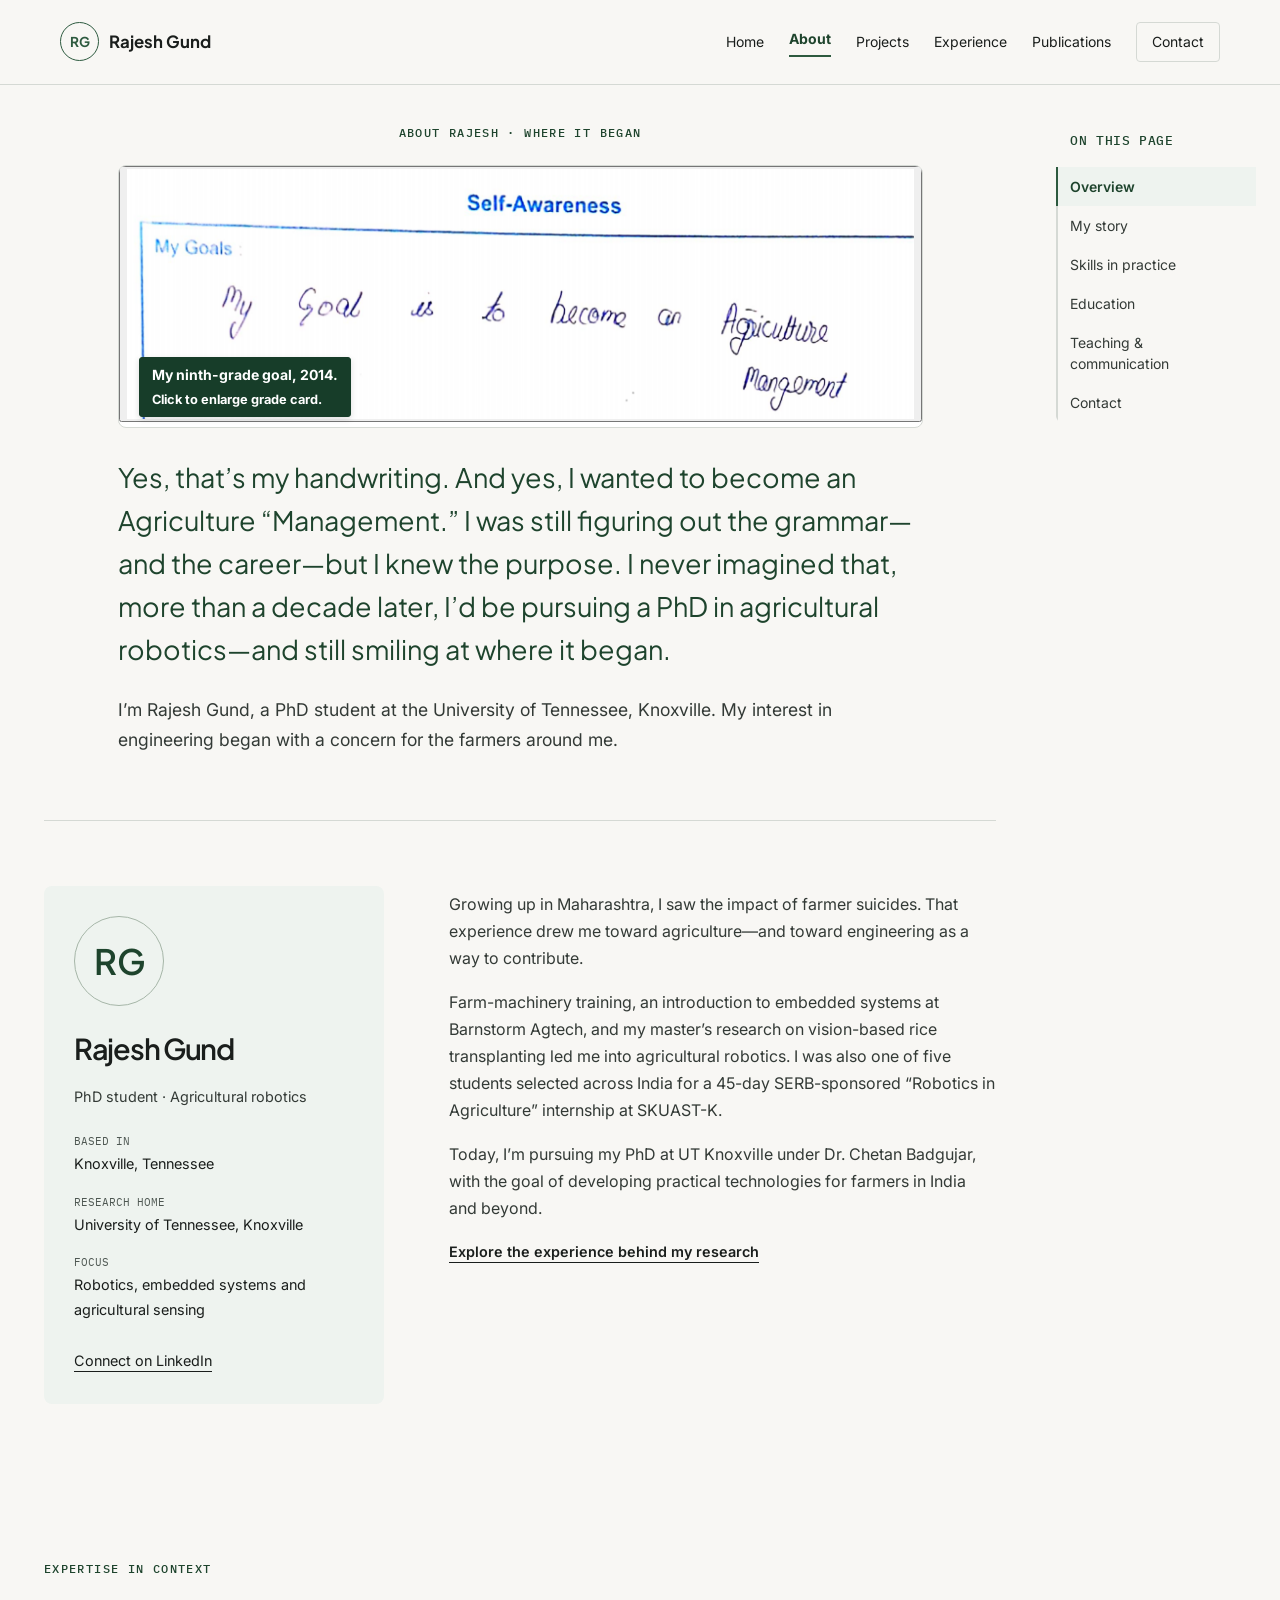
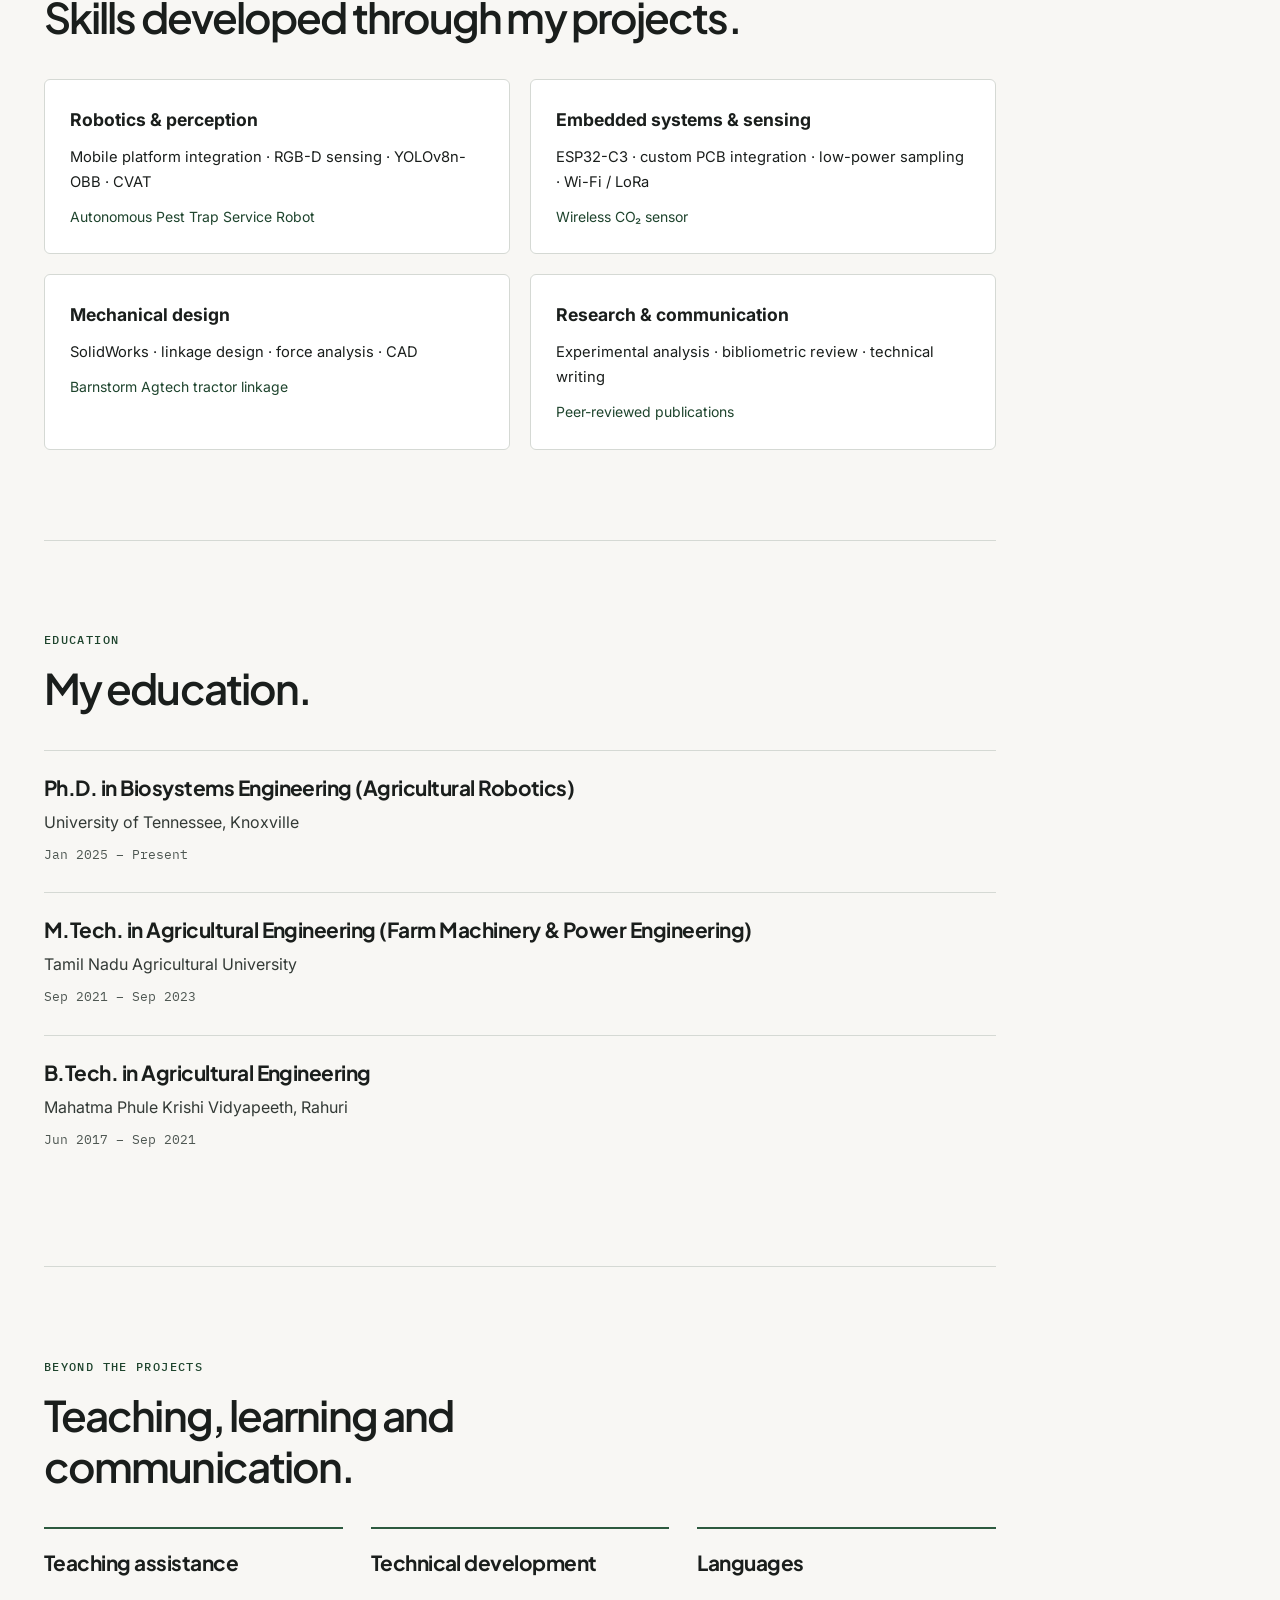
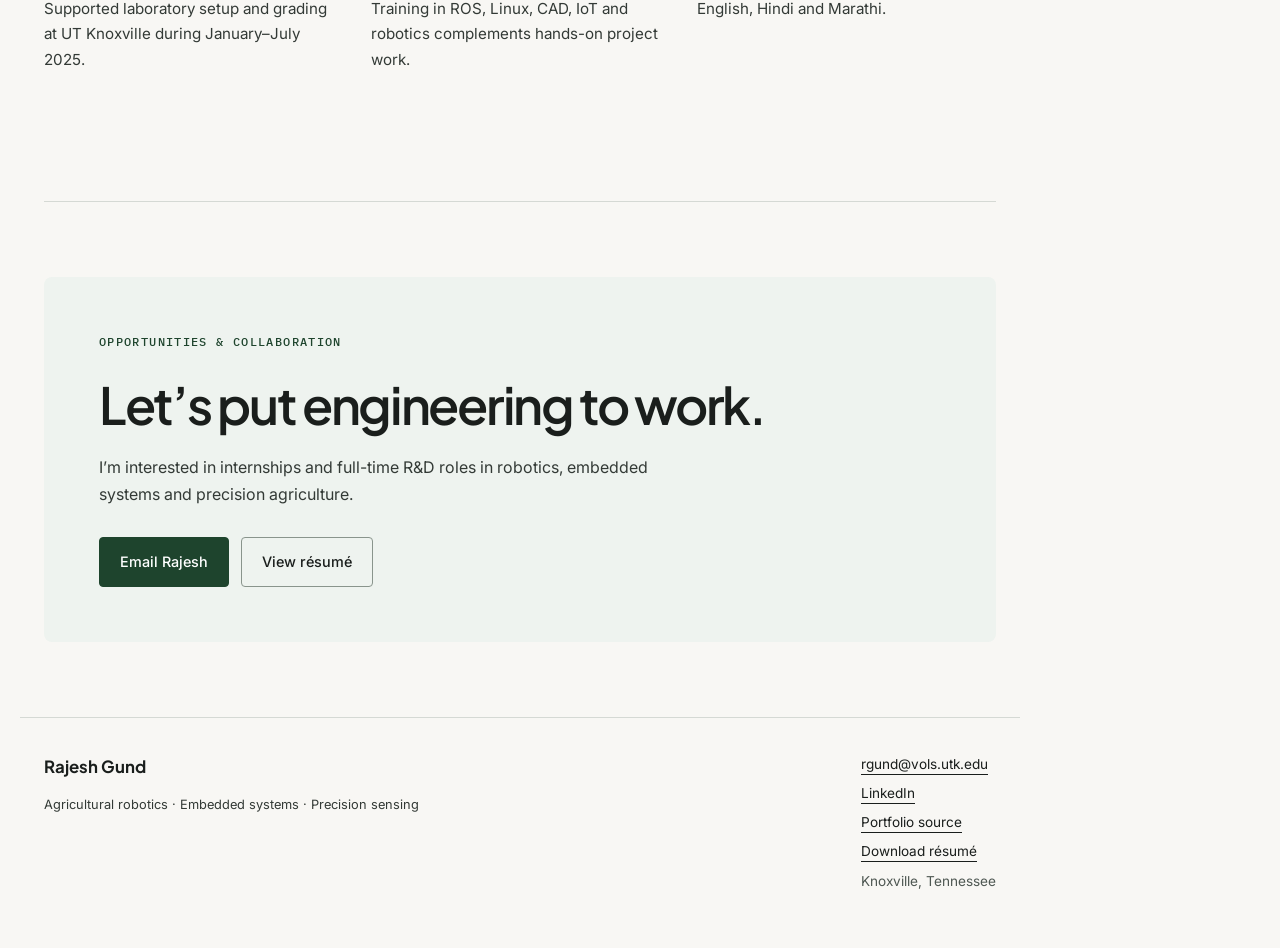
==== commit a00d1e88: "Use Rajesh's chosen conversational opening for About" ====
--- a/about/index.html
+++ b/about/index.html
@@ -1 +1 @@
-<!doctype html><html lang="en"><head><meta charset="utf-8"><meta name="viewport" content="width=device-width, initial-scale=1"><title>About | Rajesh Gund</title><meta name="description" content="Meet Rajesh Gund: agricultural robotics researcher, embedded systems engineer and PhD student at UT Knoxville."><meta property="og:title" content="About | Rajesh Gund"><meta property="og:description" content="Meet Rajesh Gund: agricultural robotics researcher, embedded systems engineer and PhD student at UT Knoxville."><meta property="og:type" content="website"><meta name="theme-color" content="#2D5A3F"><link rel="icon" href="../assets/img/favicon.svg" type="image/svg+xml"><link rel="stylesheet" href="../assets/css/tokens.css"><link rel="stylesheet" href="../assets/css/styles.css?v=6"><script defer src="../assets/js/main.js?v=3"></script><link rel="canonical" href="https://rgund26.github.io/about/"><meta property="og:url" content="https://rgund26.github.io/about/"><script defer src="../assets/js/profile.js"></script><script defer src="../assets/js/media-config.js"></script><script defer src="../assets/js/media.js"></script></head><body><a class="skip" href="#main">Skip to content</a><header><div class="nav-wrap"><a class="wordmark" href="../index.html"><span class="monogram">RG</span>Rajesh Gund<span class="wordmark-sub">ENGINEERING PORTFOLIO</span></a><button class="menu-toggle" aria-expanded="false" aria-controls="navigation">Menu</button><nav id="navigation" aria-label="Main navigation"><a href="../index.html">Home</a><a href="../about/index.html" aria-current="page">About</a><a href="../projects/index.html">Projects</a><a href="../experience/index.html">Experience</a><a href="../publications/index.html">Publications</a><a class="nav-resume" href="../index.html#contact">Contact</a></nav></div></header><main id="main"><section class="project-hero personal-opener"><p class="eyebrow">ABOUT RAJESH · WHERE IT BEGAN</p><h1 class="sr-only">About Rajesh Gund</h1><figure class="diagram story-cover" style="max-width:805px;margin:0 auto 28px"><button type="button" data-lightbox data-full-src="../assets/img/ninth-grade-report-book.png" data-full-alt="Rajesh’s full Class IX report book from 2013–14, including his childhood photograph and handwritten agriculture goal." aria-label="Open the full ninth-grade report book"><img src="../assets/img/ninth-grade-goal-cover.png" alt="My handwritten ninth-grade goal: to work in agriculture management." width="805" height="256" style="display:block;width:100%;height:auto"></button><figcaption>My ninth-grade goal, 2014.<br><span>Click to enlarge grade card.</span></figcaption></figure><p class="large-copy opening-story">In ninth grade, I wrote that I wanted to become “an Agriculture Management.” The career plan—and the grammar—needed some work. But I knew why agriculture mattered to me.</p><p class="lead">I’m Rajesh Gund, a PhD student at the University of Tennessee, Knoxville. My interest in engineering began with a concern for the farmers around me.</p></section><section class="profile-intro"><div class="identity-card"><span class="profile-initials" aria-hidden="true">RG</span><h2>Rajesh Gund</h2><p>PhD student · Agricultural robotics</p><dl><dt>Based in</dt><dd>Knoxville, Tennessee</dd><dt>Research home</dt><dd>University of Tennessee, Knoxville</dd><dt>Focus</dt><dd>Robotics, embedded systems and agricultural sensing</dd></dl><a href="https://www.linkedin.com/in/rajeshgund/">Connect on LinkedIn</a></div><div class="bio-story"><p>Growing up in Maharashtra, I saw the impact of farmer suicides. That experience drew me toward agriculture—and toward engineering as a way to contribute.</p><p>Farm-machinery training, an introduction to embedded systems at Barnstorm Agtech, and my master’s research on vision-based rice transplanting led me into agricultural robotics. I was also one of five students selected across India for a 45-day SERB-sponsored “Robotics in Agriculture” internship at SKUAST-K.</p><p>Today, I’m pursuing my PhD at UT Knoxville under Dr. Chetan Badgujar, with the goal of developing practical technologies for farmers in India and beyond.</p><a class="text-link" href="../experience/index.html">Explore the experience behind my research</a></div></section><section class="section" id=""><div class="section-heading"><p class="eyebrow">EXPERTISE IN CONTEXT</p><h2>Skills developed through my projects.</h2></div><div class="evidence-list"><a href="../projects/pest-trap-robot/index.html"><strong>Robotics &amp; perception</strong><span>Mobile platform integration · RGB-D sensing · YOLOv8n-OBB · CVAT</span><small>Autonomous Pest Trap Service Robot</small></a><a href="../projects/ghg-sensor/index.html"><strong>Embedded systems &amp; sensing</strong><span>ESP32-C3 · custom PCB integration · low-power sampling · Wi-Fi / LoRa</span><small>Wireless CO₂ sensor</small></a><a href="../projects/earlier-work/index.html#tractor"><strong>Mechanical design</strong><span>SolidWorks · linkage design · force analysis · CAD</span><small>Barnstorm Agtech tractor linkage</small></a><a href="../publications/index.html"><strong>Research &amp; communication</strong><span>Experimental analysis · bibliometric review · technical writing</span><small>Peer-reviewed publications</small></a></div></section><section class="section" id=""><div class="section-heading"><p class="eyebrow">EDUCATION</p><h2>My education.</h2></div><div class="education-row"><h3>Ph.D. in Biosystems Engineering (Agricultural Robotics)</h3><p>University of Tennessee, Knoxville</p><span>Jan 2025 – Present</span></div><div class="education-row"><h3>M.Tech. in Agricultural Engineering (Farm Machinery &amp; Power Engineering)</h3><p>Tamil Nadu Agricultural University</p><span>Sep 2021 – Sep 2023</span></div><div class="education-row"><h3>B.Tech. in Agricultural Engineering</h3><p>Mahatma Phule Krishi Vidyapeeth, Rahuri</p><span>Jun 2017 – Sep 2021</span></div></section><section class="section" id=""><div class="section-heading"><p class="eyebrow">BEYOND THE PROJECTS</p><h2>Teaching, learning and communication.</h2></div><div class="three-grid"><article class="detail-card"><h3>Teaching assistance</h3><p>Supported laboratory setup and grading at UT Knoxville during January–July 2025.</p></article><article class="detail-card"><h3>Technical development</h3><p>Training in ROS, Linux, CAD, IoT and robotics complements hands-on project work.</p></article><article class="detail-card"><h3>Languages</h3><p>English, Hindi and Marathi.</p></article></div></section><section class="contact"><p class="eyebrow">OPPORTUNITIES & COLLABORATION</p><h2>Let’s put engineering to work.</h2><p>I’m interested in internships and full-time R&D roles in robotics, embedded systems and precision agriculture.</p><div class="actions"><a class="button" href="mailto:rgund@vols.utk.edu">Email Rajesh</a><a class="button secondary" href="../assets/docs/Rajesh_Gund_Resume.pdf">View résumé</a></div></section></main><footer><div><a class="wordmark" href="../index.html">Rajesh Gund</a><p>Agricultural robotics · Embedded systems · Precision sensing</p></div><div><a href="mailto:rgund@vols.utk.edu">rgund@vols.utk.edu</a><a href="https://www.linkedin.com/in/rajeshgund/">LinkedIn</a><a href="https://github.com/rgund26/rgund26.github.io">Portfolio source</a><a href="../assets/docs/Rajesh_Gund_Resume.pdf">Download résumé</a><span>Knoxville, Tennessee</span></div></footer><dialog id="lightbox" aria-label="Enlarged project diagram"><button class="close" aria-label="Close enlarged image">Close ×</button><img alt=""><p></p></dialog><script src="../assets/js/section-nav.js?v=2" defer></script></body></html>+<!doctype html><html lang="en"><head><meta charset="utf-8"><meta name="viewport" content="width=device-width, initial-scale=1"><title>About | Rajesh Gund</title><meta name="description" content="Meet Rajesh Gund: agricultural robotics researcher, embedded systems engineer and PhD student at UT Knoxville."><meta property="og:title" content="About | Rajesh Gund"><meta property="og:description" content="Meet Rajesh Gund: agricultural robotics researcher, embedded systems engineer and PhD student at UT Knoxville."><meta property="og:type" content="website"><meta name="theme-color" content="#2D5A3F"><link rel="icon" href="../assets/img/favicon.svg" type="image/svg+xml"><link rel="stylesheet" href="../assets/css/tokens.css"><link rel="stylesheet" href="../assets/css/styles.css?v=6"><script defer src="../assets/js/main.js?v=3"></script><link rel="canonical" href="https://rgund26.github.io/about/"><meta property="og:url" content="https://rgund26.github.io/about/"><script defer src="../assets/js/profile.js"></script><script defer src="../assets/js/media-config.js"></script><script defer src="../assets/js/media.js"></script></head><body><a class="skip" href="#main">Skip to content</a><header><div class="nav-wrap"><a class="wordmark" href="../index.html"><span class="monogram">RG</span>Rajesh Gund<span class="wordmark-sub">ENGINEERING PORTFOLIO</span></a><button class="menu-toggle" aria-expanded="false" aria-controls="navigation">Menu</button><nav id="navigation" aria-label="Main navigation"><a href="../index.html">Home</a><a href="../about/index.html" aria-current="page">About</a><a href="../projects/index.html">Projects</a><a href="../experience/index.html">Experience</a><a href="../publications/index.html">Publications</a><a class="nav-resume" href="../index.html#contact">Contact</a></nav></div></header><main id="main"><section class="project-hero personal-opener"><p class="eyebrow">ABOUT RAJESH · WHERE IT BEGAN</p><h1 class="sr-only">About Rajesh Gund</h1><figure class="diagram story-cover" style="max-width:805px;margin:0 auto 28px"><button type="button" data-lightbox data-full-src="../assets/img/ninth-grade-report-book.png" data-full-alt="Rajesh’s full Class IX report book from 2013–14, including his childhood photograph and handwritten agriculture goal." aria-label="Open the full ninth-grade report book"><img src="../assets/img/ninth-grade-goal-cover.png" alt="My handwritten ninth-grade goal: to work in agriculture management." width="805" height="256" style="display:block;width:100%;height:auto"></button><figcaption>My ninth-grade goal, 2014.<br><span>Click to enlarge grade card.</span></figcaption></figure><p class="large-copy opening-story">Yes, that’s my handwriting. And yes, I wanted to become an Agriculture “Management.” I was still figuring out the grammar—and the career—but I knew the purpose. I never imagined that, more than a decade later, I’d be pursuing a PhD in agricultural robotics—and still smiling at where it began.</p><p class="lead">I’m Rajesh Gund, a PhD student at the University of Tennessee, Knoxville. My interest in engineering began with a concern for the farmers around me.</p></section><section class="profile-intro"><div class="identity-card"><span class="profile-initials" aria-hidden="true">RG</span><h2>Rajesh Gund</h2><p>PhD student · Agricultural robotics</p><dl><dt>Based in</dt><dd>Knoxville, Tennessee</dd><dt>Research home</dt><dd>University of Tennessee, Knoxville</dd><dt>Focus</dt><dd>Robotics, embedded systems and agricultural sensing</dd></dl><a href="https://www.linkedin.com/in/rajeshgund/">Connect on LinkedIn</a></div><div class="bio-story"><p>Growing up in Maharashtra, I saw the impact of farmer suicides. That experience drew me toward agriculture—and toward engineering as a way to contribute.</p><p>Farm-machinery training, an introduction to embedded systems at Barnstorm Agtech, and my master’s research on vision-based rice transplanting led me into agricultural robotics. I was also one of five students selected across India for a 45-day SERB-sponsored “Robotics in Agriculture” internship at SKUAST-K.</p><p>Today, I’m pursuing my PhD at UT Knoxville under Dr. Chetan Badgujar, with the goal of developing practical technologies for farmers in India and beyond.</p><a class="text-link" href="../experience/index.html">Explore the experience behind my research</a></div></section><section class="section" id=""><div class="section-heading"><p class="eyebrow">EXPERTISE IN CONTEXT</p><h2>Skills developed through my projects.</h2></div><div class="evidence-list"><a href="../projects/pest-trap-robot/index.html"><strong>Robotics &amp; perception</strong><span>Mobile platform integration · RGB-D sensing · YOLOv8n-OBB · CVAT</span><small>Autonomous Pest Trap Service Robot</small></a><a href="../projects/ghg-sensor/index.html"><strong>Embedded systems &amp; sensing</strong><span>ESP32-C3 · custom PCB integration · low-power sampling · Wi-Fi / LoRa</span><small>Wireless CO₂ sensor</small></a><a href="../projects/earlier-work/index.html#tractor"><strong>Mechanical design</strong><span>SolidWorks · linkage design · force analysis · CAD</span><small>Barnstorm Agtech tractor linkage</small></a><a href="../publications/index.html"><strong>Research &amp; communication</strong><span>Experimental analysis · bibliometric review · technical writing</span><small>Peer-reviewed publications</small></a></div></section><section class="section" id=""><div class="section-heading"><p class="eyebrow">EDUCATION</p><h2>My education.</h2></div><div class="education-row"><h3>Ph.D. in Biosystems Engineering (Agricultural Robotics)</h3><p>University of Tennessee, Knoxville</p><span>Jan 2025 – Present</span></div><div class="education-row"><h3>M.Tech. in Agricultural Engineering (Farm Machinery &amp; Power Engineering)</h3><p>Tamil Nadu Agricultural University</p><span>Sep 2021 – Sep 2023</span></div><div class="education-row"><h3>B.Tech. in Agricultural Engineering</h3><p>Mahatma Phule Krishi Vidyapeeth, Rahuri</p><span>Jun 2017 – Sep 2021</span></div></section><section class="section" id=""><div class="section-heading"><p class="eyebrow">BEYOND THE PROJECTS</p><h2>Teaching, learning and communication.</h2></div><div class="three-grid"><article class="detail-card"><h3>Teaching assistance</h3><p>Supported laboratory setup and grading at UT Knoxville during January–July 2025.</p></article><article class="detail-card"><h3>Technical development</h3><p>Training in ROS, Linux, CAD, IoT and robotics complements hands-on project work.</p></article><article class="detail-card"><h3>Languages</h3><p>English, Hindi and Marathi.</p></article></div></section><section class="contact"><p class="eyebrow">OPPORTUNITIES & COLLABORATION</p><h2>Let’s put engineering to work.</h2><p>I’m interested in internships and full-time R&D roles in robotics, embedded systems and precision agriculture.</p><div class="actions"><a class="button" href="mailto:rgund@vols.utk.edu">Email Rajesh</a><a class="button secondary" href="../assets/docs/Rajesh_Gund_Resume.pdf">View résumé</a></div></section></main><footer><div><a class="wordmark" href="../index.html">Rajesh Gund</a><p>Agricultural robotics · Embedded systems · Precision sensing</p></div><div><a href="mailto:rgund@vols.utk.edu">rgund@vols.utk.edu</a><a href="https://www.linkedin.com/in/rajeshgund/">LinkedIn</a><a href="https://github.com/rgund26/rgund26.github.io">Portfolio source</a><a href="../assets/docs/Rajesh_Gund_Resume.pdf">Download résumé</a><span>Knoxville, Tennessee</span></div></footer><dialog id="lightbox" aria-label="Enlarged project diagram"><button class="close" aria-label="Close enlarged image">Close ×</button><img alt=""><p></p></dialog><script src="../assets/js/section-nav.js?v=2" defer></script></body></html>
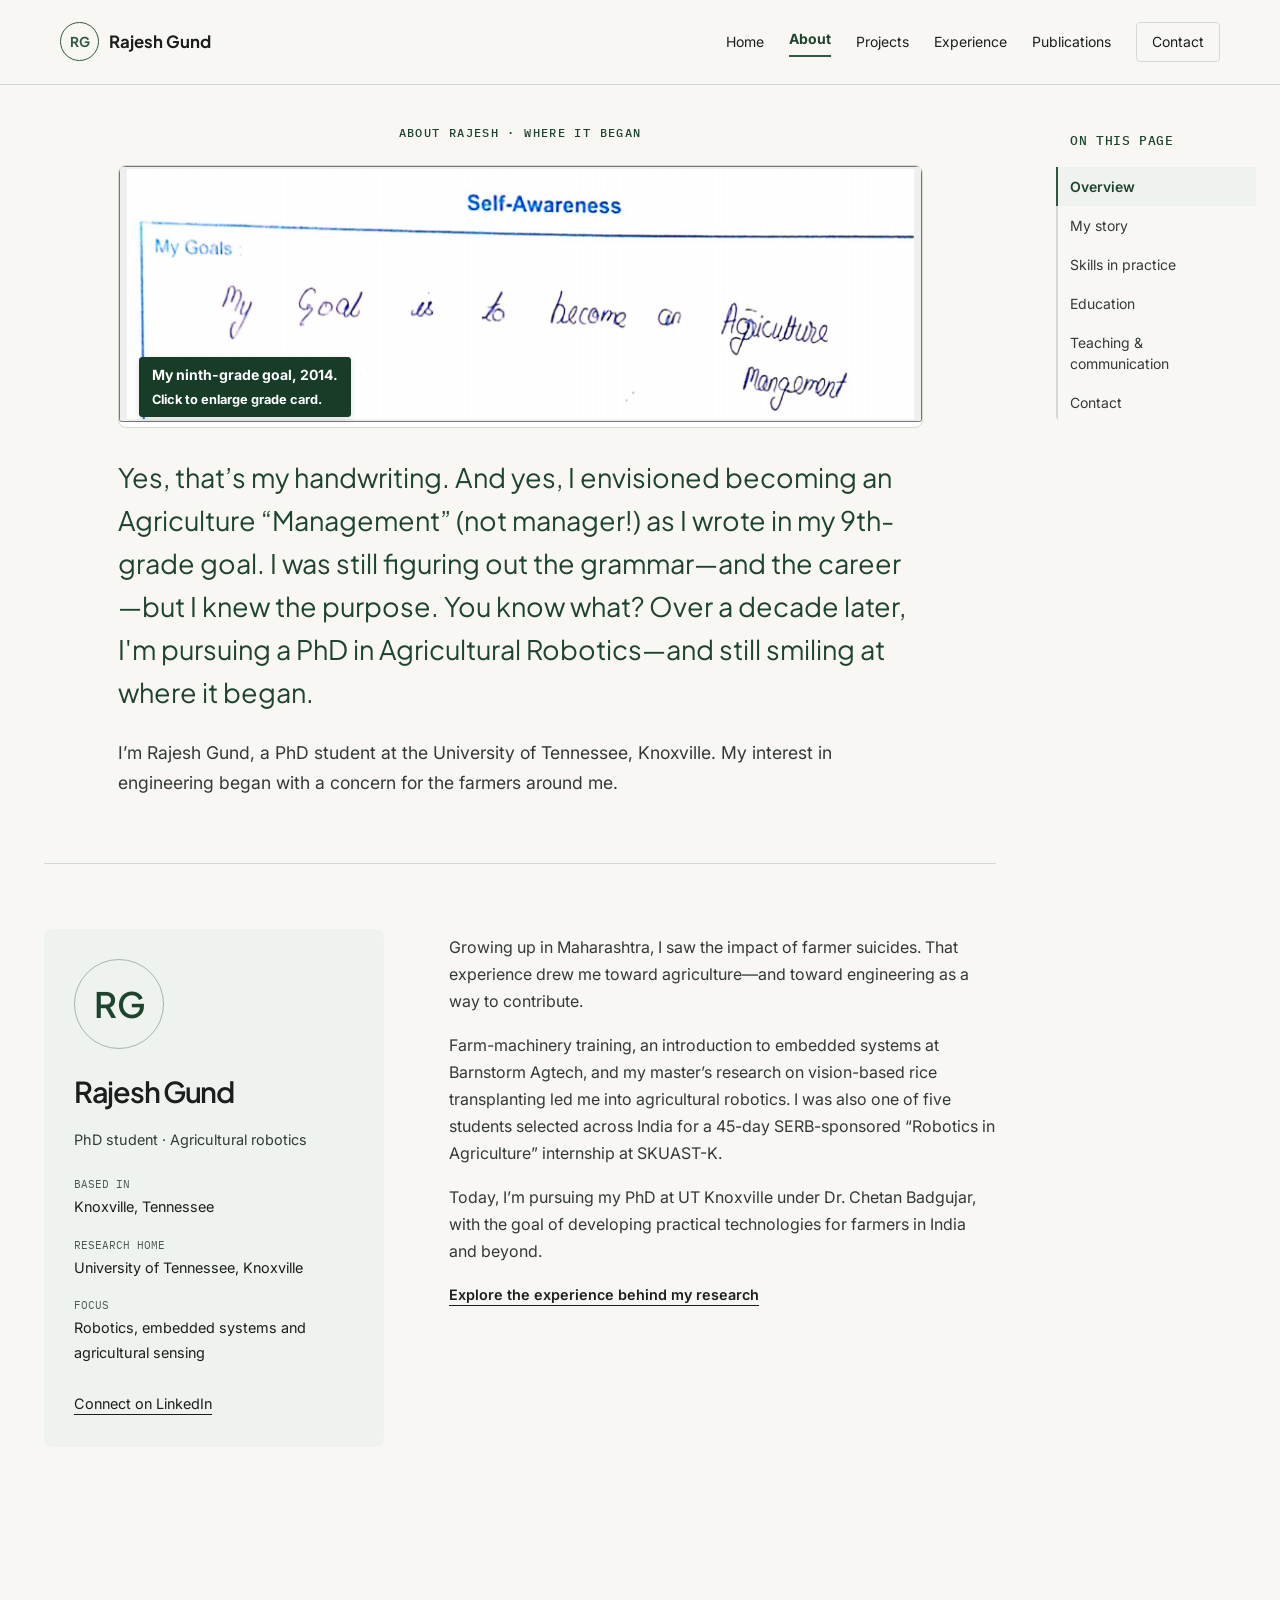
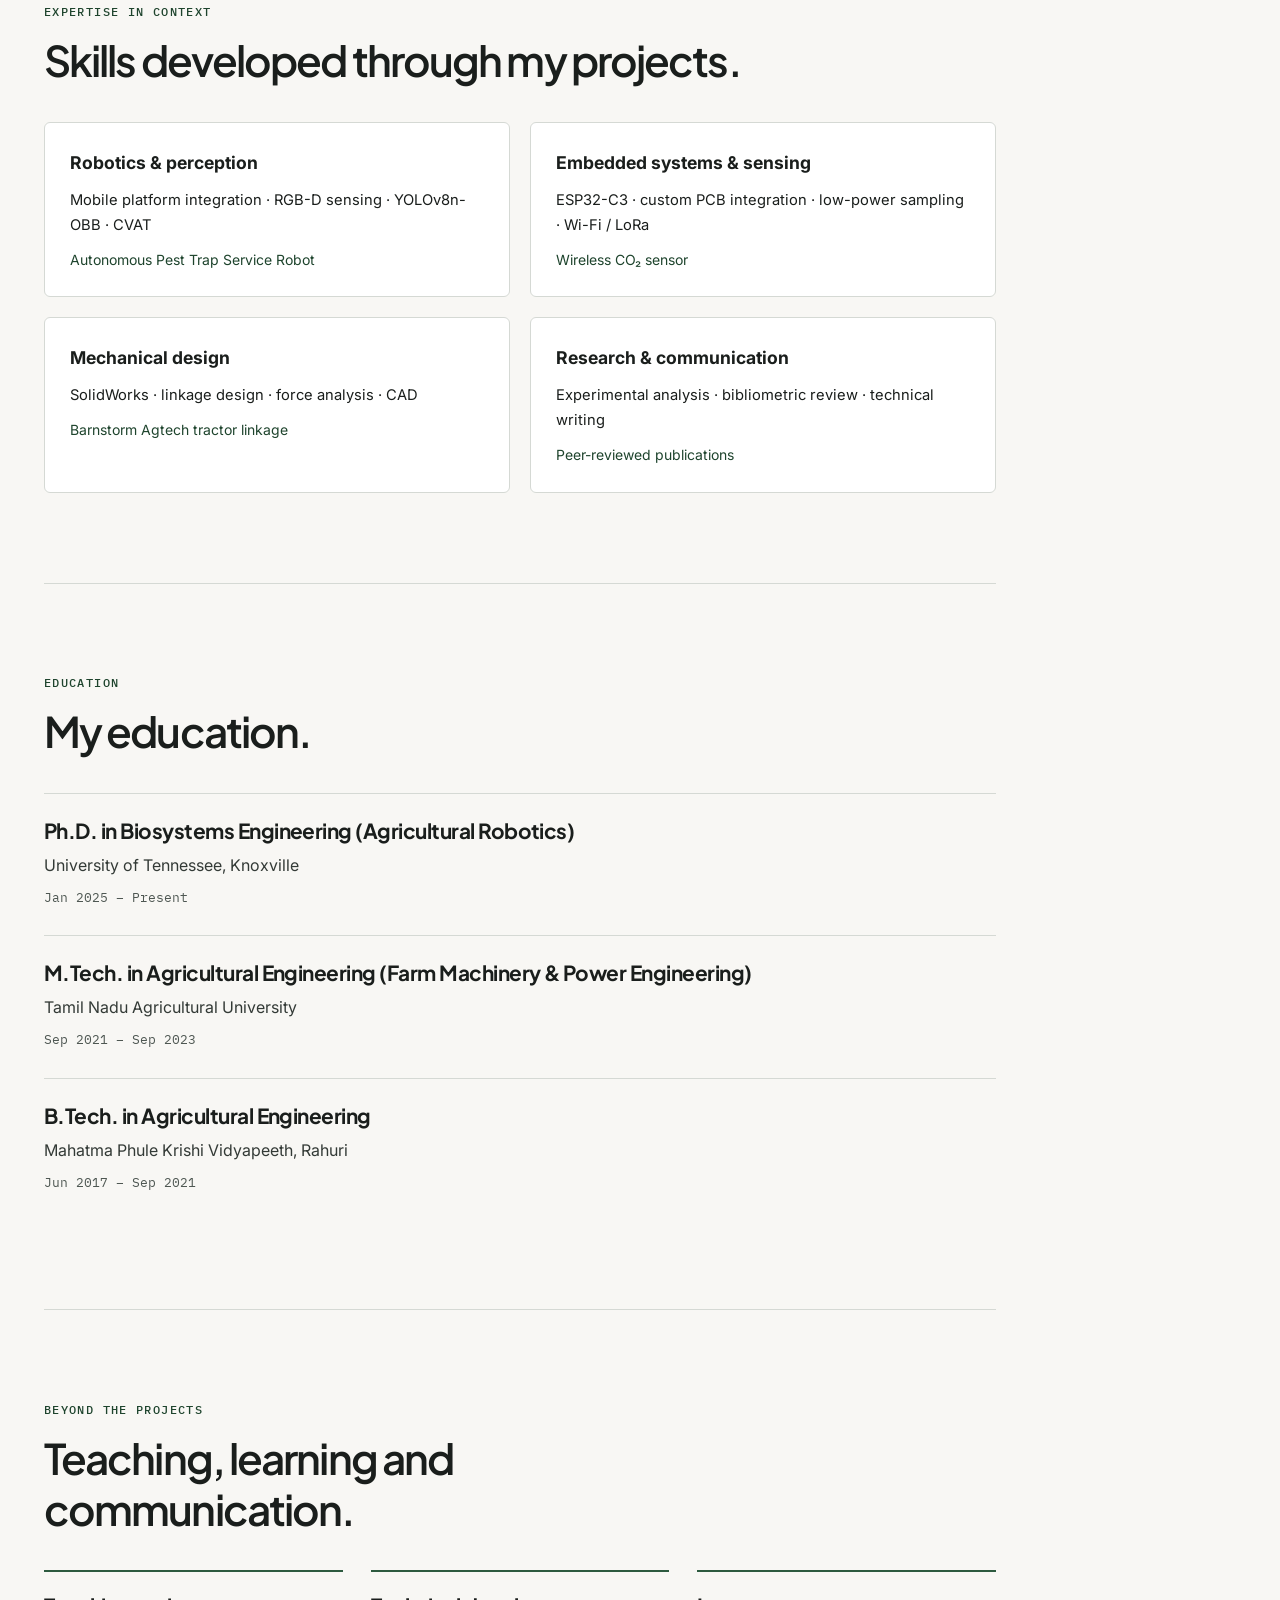
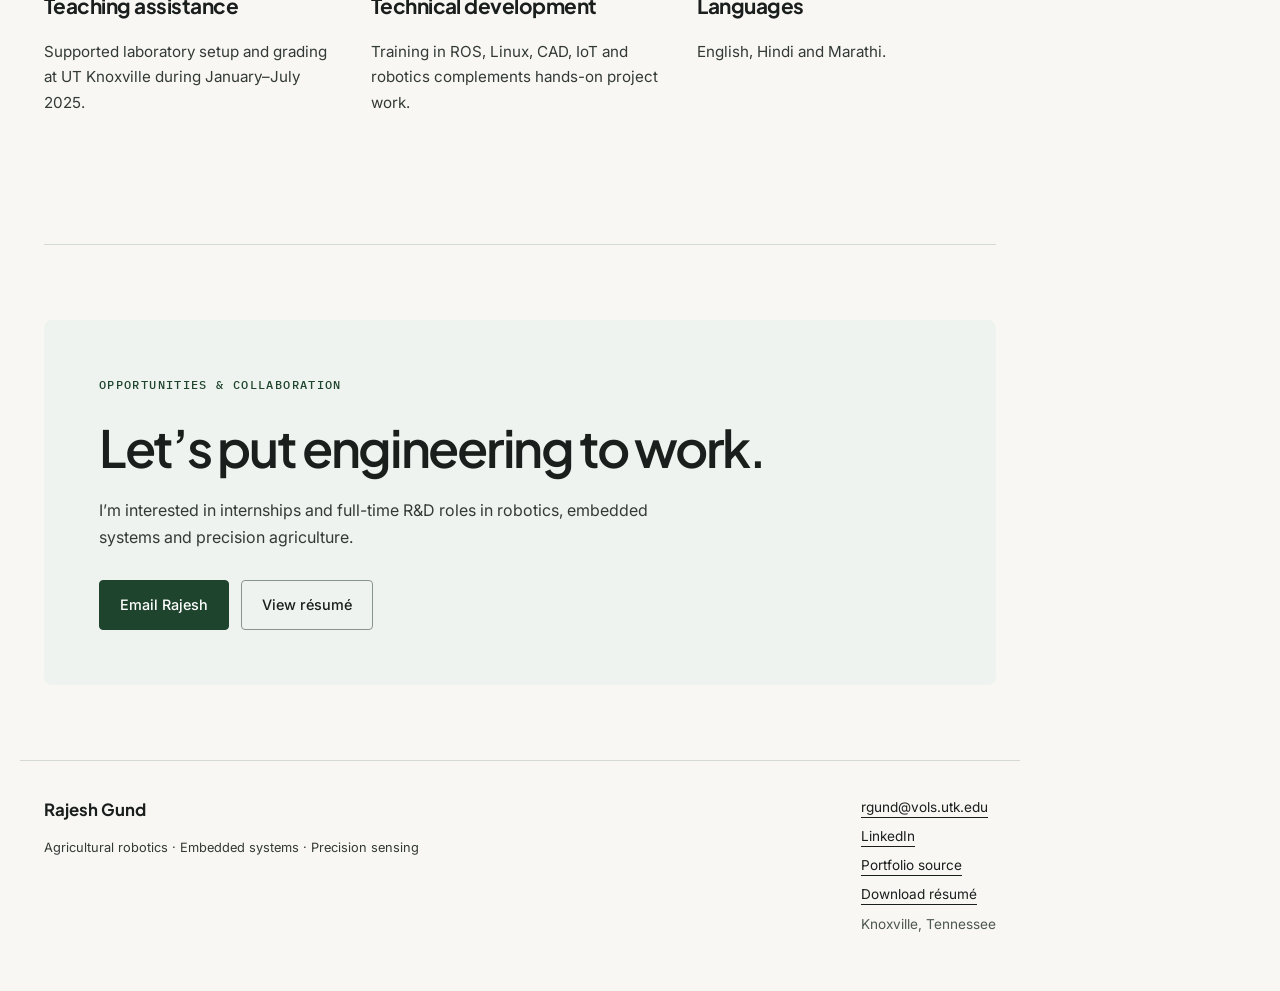
==== commit 4bd55eb8: "Update About opening with Rajesh's final wording" ====
--- a/about/index.html
+++ b/about/index.html
@@ -1 +1 @@
-<!doctype html><html lang="en"><head><meta charset="utf-8"><meta name="viewport" content="width=device-width, initial-scale=1"><title>About | Rajesh Gund</title><meta name="description" content="Meet Rajesh Gund: agricultural robotics researcher, embedded systems engineer and PhD student at UT Knoxville."><meta property="og:title" content="About | Rajesh Gund"><meta property="og:description" content="Meet Rajesh Gund: agricultural robotics researcher, embedded systems engineer and PhD student at UT Knoxville."><meta property="og:type" content="website"><meta name="theme-color" content="#2D5A3F"><link rel="icon" href="../assets/img/favicon.svg" type="image/svg+xml"><link rel="stylesheet" href="../assets/css/tokens.css"><link rel="stylesheet" href="../assets/css/styles.css?v=6"><script defer src="../assets/js/main.js?v=3"></script><link rel="canonical" href="https://rgund26.github.io/about/"><meta property="og:url" content="https://rgund26.github.io/about/"><script defer src="../assets/js/profile.js"></script><script defer src="../assets/js/media-config.js"></script><script defer src="../assets/js/media.js"></script></head><body><a class="skip" href="#main">Skip to content</a><header><div class="nav-wrap"><a class="wordmark" href="../index.html"><span class="monogram">RG</span>Rajesh Gund<span class="wordmark-sub">ENGINEERING PORTFOLIO</span></a><button class="menu-toggle" aria-expanded="false" aria-controls="navigation">Menu</button><nav id="navigation" aria-label="Main navigation"><a href="../index.html">Home</a><a href="../about/index.html" aria-current="page">About</a><a href="../projects/index.html">Projects</a><a href="../experience/index.html">Experience</a><a href="../publications/index.html">Publications</a><a class="nav-resume" href="../index.html#contact">Contact</a></nav></div></header><main id="main"><section class="project-hero personal-opener"><p class="eyebrow">ABOUT RAJESH · WHERE IT BEGAN</p><h1 class="sr-only">About Rajesh Gund</h1><figure class="diagram story-cover" style="max-width:805px;margin:0 auto 28px"><button type="button" data-lightbox data-full-src="../assets/img/ninth-grade-report-book.png" data-full-alt="Rajesh’s full Class IX report book from 2013–14, including his childhood photograph and handwritten agriculture goal." aria-label="Open the full ninth-grade report book"><img src="../assets/img/ninth-grade-goal-cover.png" alt="My handwritten ninth-grade goal: to work in agriculture management." width="805" height="256" style="display:block;width:100%;height:auto"></button><figcaption>My ninth-grade goal, 2014.<br><span>Click to enlarge grade card.</span></figcaption></figure><p class="large-copy opening-story">Yes, that’s my handwriting. And yes, I wanted to become an Agriculture “Management.” I was still figuring out the grammar—and the career—but I knew the purpose. I never imagined that, more than a decade later, I’d be pursuing a PhD in agricultural robotics—and still smiling at where it began.</p><p class="lead">I’m Rajesh Gund, a PhD student at the University of Tennessee, Knoxville. My interest in engineering began with a concern for the farmers around me.</p></section><section class="profile-intro"><div class="identity-card"><span class="profile-initials" aria-hidden="true">RG</span><h2>Rajesh Gund</h2><p>PhD student · Agricultural robotics</p><dl><dt>Based in</dt><dd>Knoxville, Tennessee</dd><dt>Research home</dt><dd>University of Tennessee, Knoxville</dd><dt>Focus</dt><dd>Robotics, embedded systems and agricultural sensing</dd></dl><a href="https://www.linkedin.com/in/rajeshgund/">Connect on LinkedIn</a></div><div class="bio-story"><p>Growing up in Maharashtra, I saw the impact of farmer suicides. That experience drew me toward agriculture—and toward engineering as a way to contribute.</p><p>Farm-machinery training, an introduction to embedded systems at Barnstorm Agtech, and my master’s research on vision-based rice transplanting led me into agricultural robotics. I was also one of five students selected across India for a 45-day SERB-sponsored “Robotics in Agriculture” internship at SKUAST-K.</p><p>Today, I’m pursuing my PhD at UT Knoxville under Dr. Chetan Badgujar, with the goal of developing practical technologies for farmers in India and beyond.</p><a class="text-link" href="../experience/index.html">Explore the experience behind my research</a></div></section><section class="section" id=""><div class="section-heading"><p class="eyebrow">EXPERTISE IN CONTEXT</p><h2>Skills developed through my projects.</h2></div><div class="evidence-list"><a href="../projects/pest-trap-robot/index.html"><strong>Robotics &amp; perception</strong><span>Mobile platform integration · RGB-D sensing · YOLOv8n-OBB · CVAT</span><small>Autonomous Pest Trap Service Robot</small></a><a href="../projects/ghg-sensor/index.html"><strong>Embedded systems &amp; sensing</strong><span>ESP32-C3 · custom PCB integration · low-power sampling · Wi-Fi / LoRa</span><small>Wireless CO₂ sensor</small></a><a href="../projects/earlier-work/index.html#tractor"><strong>Mechanical design</strong><span>SolidWorks · linkage design · force analysis · CAD</span><small>Barnstorm Agtech tractor linkage</small></a><a href="../publications/index.html"><strong>Research &amp; communication</strong><span>Experimental analysis · bibliometric review · technical writing</span><small>Peer-reviewed publications</small></a></div></section><section class="section" id=""><div class="section-heading"><p class="eyebrow">EDUCATION</p><h2>My education.</h2></div><div class="education-row"><h3>Ph.D. in Biosystems Engineering (Agricultural Robotics)</h3><p>University of Tennessee, Knoxville</p><span>Jan 2025 – Present</span></div><div class="education-row"><h3>M.Tech. in Agricultural Engineering (Farm Machinery &amp; Power Engineering)</h3><p>Tamil Nadu Agricultural University</p><span>Sep 2021 – Sep 2023</span></div><div class="education-row"><h3>B.Tech. in Agricultural Engineering</h3><p>Mahatma Phule Krishi Vidyapeeth, Rahuri</p><span>Jun 2017 – Sep 2021</span></div></section><section class="section" id=""><div class="section-heading"><p class="eyebrow">BEYOND THE PROJECTS</p><h2>Teaching, learning and communication.</h2></div><div class="three-grid"><article class="detail-card"><h3>Teaching assistance</h3><p>Supported laboratory setup and grading at UT Knoxville during January–July 2025.</p></article><article class="detail-card"><h3>Technical development</h3><p>Training in ROS, Linux, CAD, IoT and robotics complements hands-on project work.</p></article><article class="detail-card"><h3>Languages</h3><p>English, Hindi and Marathi.</p></article></div></section><section class="contact"><p class="eyebrow">OPPORTUNITIES & COLLABORATION</p><h2>Let’s put engineering to work.</h2><p>I’m interested in internships and full-time R&D roles in robotics, embedded systems and precision agriculture.</p><div class="actions"><a class="button" href="mailto:rgund@vols.utk.edu">Email Rajesh</a><a class="button secondary" href="../assets/docs/Rajesh_Gund_Resume.pdf">View résumé</a></div></section></main><footer><div><a class="wordmark" href="../index.html">Rajesh Gund</a><p>Agricultural robotics · Embedded systems · Precision sensing</p></div><div><a href="mailto:rgund@vols.utk.edu">rgund@vols.utk.edu</a><a href="https://www.linkedin.com/in/rajeshgund/">LinkedIn</a><a href="https://github.com/rgund26/rgund26.github.io">Portfolio source</a><a href="../assets/docs/Rajesh_Gund_Resume.pdf">Download résumé</a><span>Knoxville, Tennessee</span></div></footer><dialog id="lightbox" aria-label="Enlarged project diagram"><button class="close" aria-label="Close enlarged image">Close ×</button><img alt=""><p></p></dialog><script src="../assets/js/section-nav.js?v=2" defer></script></body></html>+<!doctype html><html lang="en"><head><meta charset="utf-8"><meta name="viewport" content="width=device-width, initial-scale=1"><title>About | Rajesh Gund</title><meta name="description" content="Meet Rajesh Gund: agricultural robotics researcher, embedded systems engineer and PhD student at UT Knoxville."><meta property="og:title" content="About | Rajesh Gund"><meta property="og:description" content="Meet Rajesh Gund: agricultural robotics researcher, embedded systems engineer and PhD student at UT Knoxville."><meta property="og:type" content="website"><meta name="theme-color" content="#2D5A3F"><link rel="icon" href="../assets/img/favicon.svg" type="image/svg+xml"><link rel="stylesheet" href="../assets/css/tokens.css"><link rel="stylesheet" href="../assets/css/styles.css?v=6"><script defer src="../assets/js/main.js?v=3"></script><link rel="canonical" href="https://rgund26.github.io/about/"><meta property="og:url" content="https://rgund26.github.io/about/"><script defer src="../assets/js/profile.js"></script><script defer src="../assets/js/media-config.js"></script><script defer src="../assets/js/media.js"></script></head><body><a class="skip" href="#main">Skip to content</a><header><div class="nav-wrap"><a class="wordmark" href="../index.html"><span class="monogram">RG</span>Rajesh Gund<span class="wordmark-sub">ENGINEERING PORTFOLIO</span></a><button class="menu-toggle" aria-expanded="false" aria-controls="navigation">Menu</button><nav id="navigation" aria-label="Main navigation"><a href="../index.html">Home</a><a href="../about/index.html" aria-current="page">About</a><a href="../projects/index.html">Projects</a><a href="../experience/index.html">Experience</a><a href="../publications/index.html">Publications</a><a class="nav-resume" href="../index.html#contact">Contact</a></nav></div></header><main id="main"><section class="project-hero personal-opener"><p class="eyebrow">ABOUT RAJESH · WHERE IT BEGAN</p><h1 class="sr-only">About Rajesh Gund</h1><figure class="diagram story-cover" style="max-width:805px;margin:0 auto 28px"><button type="button" data-lightbox data-full-src="../assets/img/ninth-grade-report-book.png" data-full-alt="Rajesh’s full Class IX report book from 2013–14, including his childhood photograph and handwritten agriculture goal." aria-label="Open the full ninth-grade report book"><img src="../assets/img/ninth-grade-goal-cover.png" alt="My handwritten ninth-grade goal: to work in agriculture management." width="805" height="256" style="display:block;width:100%;height:auto"></button><figcaption>My ninth-grade goal, 2014.<br><span>Click to enlarge grade card.</span></figcaption></figure><p class="large-copy opening-story">Yes, that’s my handwriting. And yes, I envisioned becoming an Agriculture “Management” (not manager!) as I wrote in my 9th-grade goal. I was still figuring out the grammar—and the career—but I knew the purpose. You know what? Over a decade later, I'm pursuing a PhD in Agricultural Robotics—and still smiling at where it began.</p><p class="lead">I’m Rajesh Gund, a PhD student at the University of Tennessee, Knoxville. My interest in engineering began with a concern for the farmers around me.</p></section><section class="profile-intro"><div class="identity-card"><span class="profile-initials" aria-hidden="true">RG</span><h2>Rajesh Gund</h2><p>PhD student · Agricultural robotics</p><dl><dt>Based in</dt><dd>Knoxville, Tennessee</dd><dt>Research home</dt><dd>University of Tennessee, Knoxville</dd><dt>Focus</dt><dd>Robotics, embedded systems and agricultural sensing</dd></dl><a href="https://www.linkedin.com/in/rajeshgund/">Connect on LinkedIn</a></div><div class="bio-story"><p>Growing up in Maharashtra, I saw the impact of farmer suicides. That experience drew me toward agriculture—and toward engineering as a way to contribute.</p><p>Farm-machinery training, an introduction to embedded systems at Barnstorm Agtech, and my master’s research on vision-based rice transplanting led me into agricultural robotics. I was also one of five students selected across India for a 45-day SERB-sponsored “Robotics in Agriculture” internship at SKUAST-K.</p><p>Today, I’m pursuing my PhD at UT Knoxville under Dr. Chetan Badgujar, with the goal of developing practical technologies for farmers in India and beyond.</p><a class="text-link" href="../experience/index.html">Explore the experience behind my research</a></div></section><section class="section" id=""><div class="section-heading"><p class="eyebrow">EXPERTISE IN CONTEXT</p><h2>Skills developed through my projects.</h2></div><div class="evidence-list"><a href="../projects/pest-trap-robot/index.html"><strong>Robotics &amp; perception</strong><span>Mobile platform integration · RGB-D sensing · YOLOv8n-OBB · CVAT</span><small>Autonomous Pest Trap Service Robot</small></a><a href="../projects/ghg-sensor/index.html"><strong>Embedded systems &amp; sensing</strong><span>ESP32-C3 · custom PCB integration · low-power sampling · Wi-Fi / LoRa</span><small>Wireless CO₂ sensor</small></a><a href="../projects/earlier-work/index.html#tractor"><strong>Mechanical design</strong><span>SolidWorks · linkage design · force analysis · CAD</span><small>Barnstorm Agtech tractor linkage</small></a><a href="../publications/index.html"><strong>Research &amp; communication</strong><span>Experimental analysis · bibliometric review · technical writing</span><small>Peer-reviewed publications</small></a></div></section><section class="section" id=""><div class="section-heading"><p class="eyebrow">EDUCATION</p><h2>My education.</h2></div><div class="education-row"><h3>Ph.D. in Biosystems Engineering (Agricultural Robotics)</h3><p>University of Tennessee, Knoxville</p><span>Jan 2025 – Present</span></div><div class="education-row"><h3>M.Tech. in Agricultural Engineering (Farm Machinery &amp; Power Engineering)</h3><p>Tamil Nadu Agricultural University</p><span>Sep 2021 – Sep 2023</span></div><div class="education-row"><h3>B.Tech. in Agricultural Engineering</h3><p>Mahatma Phule Krishi Vidyapeeth, Rahuri</p><span>Jun 2017 – Sep 2021</span></div></section><section class="section" id=""><div class="section-heading"><p class="eyebrow">BEYOND THE PROJECTS</p><h2>Teaching, learning and communication.</h2></div><div class="three-grid"><article class="detail-card"><h3>Teaching assistance</h3><p>Supported laboratory setup and grading at UT Knoxville during January–July 2025.</p></article><article class="detail-card"><h3>Technical development</h3><p>Training in ROS, Linux, CAD, IoT and robotics complements hands-on project work.</p></article><article class="detail-card"><h3>Languages</h3><p>English, Hindi and Marathi.</p></article></div></section><section class="contact"><p class="eyebrow">OPPORTUNITIES & COLLABORATION</p><h2>Let’s put engineering to work.</h2><p>I’m interested in internships and full-time R&D roles in robotics, embedded systems and precision agriculture.</p><div class="actions"><a class="button" href="mailto:rgund@vols.utk.edu">Email Rajesh</a><a class="button secondary" href="../assets/docs/Rajesh_Gund_Resume.pdf">View résumé</a></div></section></main><footer><div><a class="wordmark" href="../index.html">Rajesh Gund</a><p>Agricultural robotics · Embedded systems · Precision sensing</p></div><div><a href="mailto:rgund@vols.utk.edu">rgund@vols.utk.edu</a><a href="https://www.linkedin.com/in/rajeshgund/">LinkedIn</a><a href="https://github.com/rgund26/rgund26.github.io">Portfolio source</a><a href="../assets/docs/Rajesh_Gund_Resume.pdf">Download résumé</a><span>Knoxville, Tennessee</span></div></footer><dialog id="lightbox" aria-label="Enlarged project diagram"><button class="close" aria-label="Close enlarged image">Close ×</button><img alt=""><p></p></dialog><script src="../assets/js/section-nav.js?v=2" defer></script></body></html>
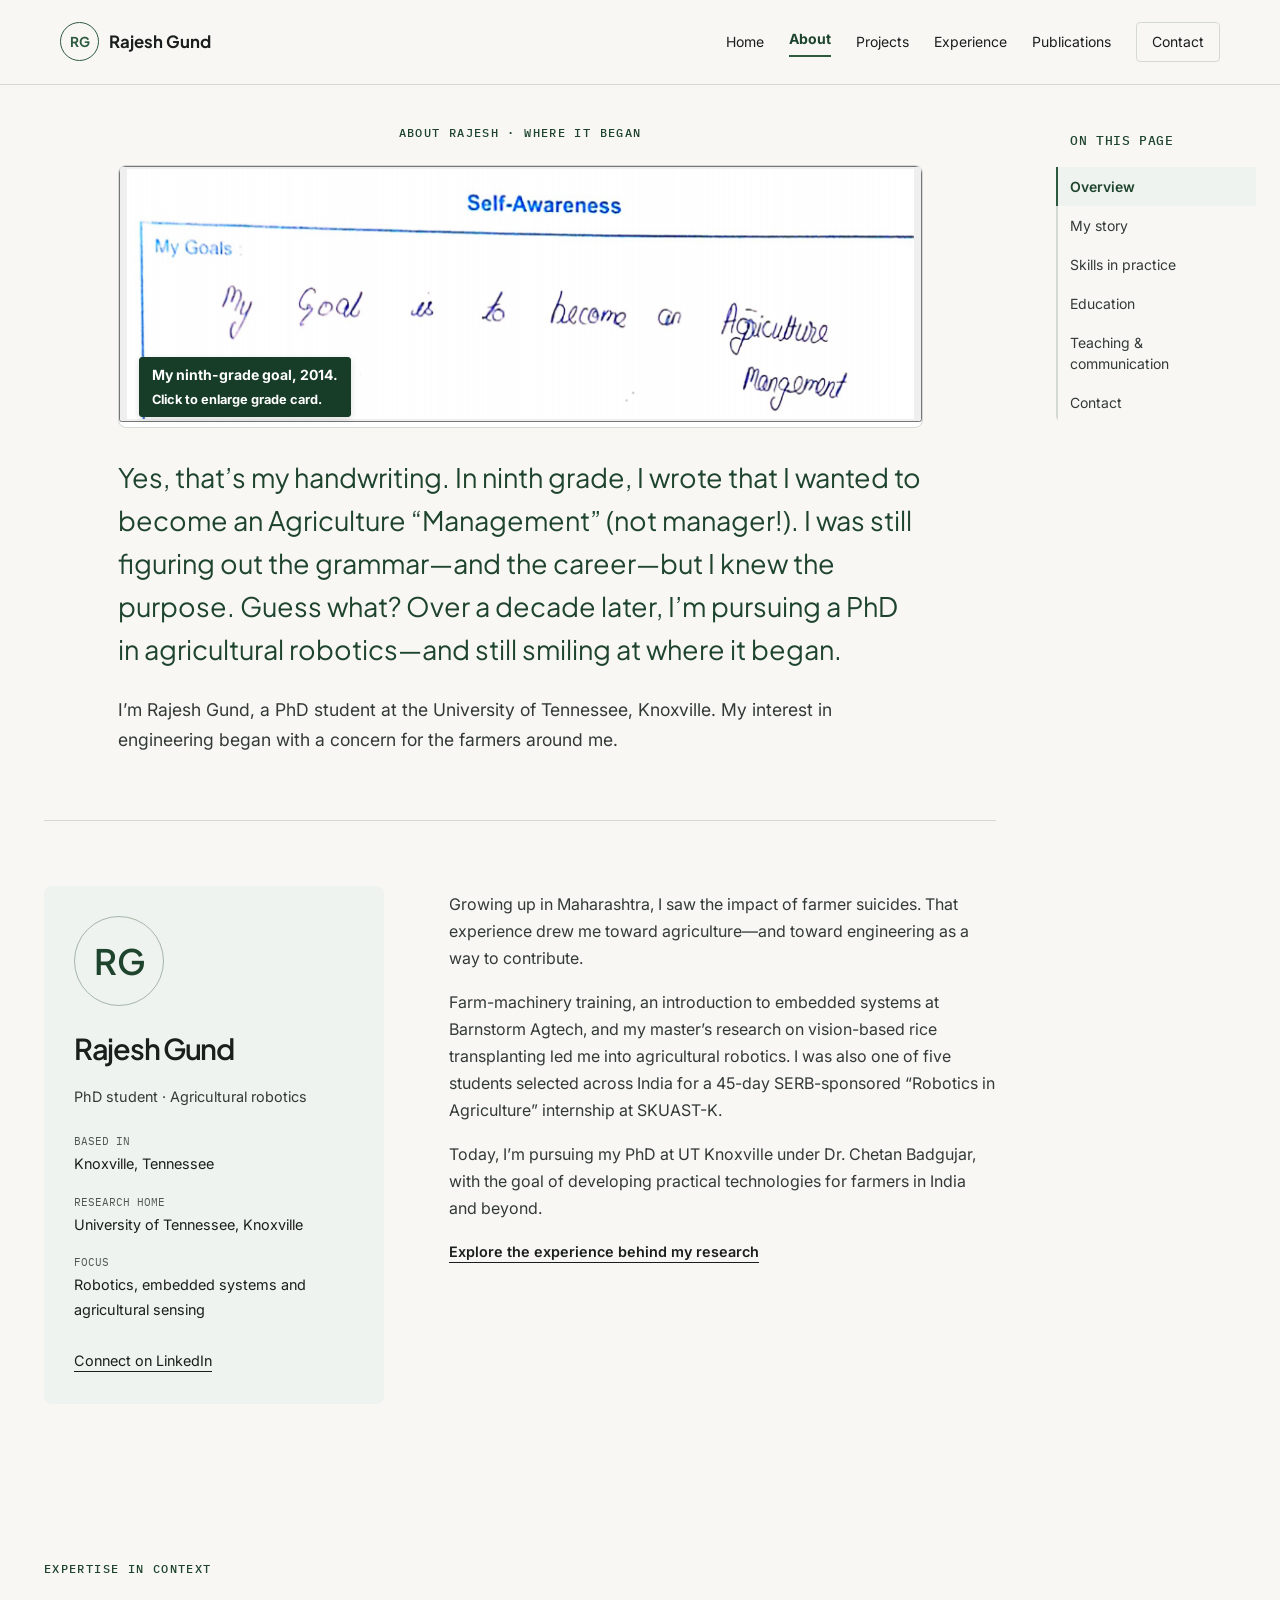
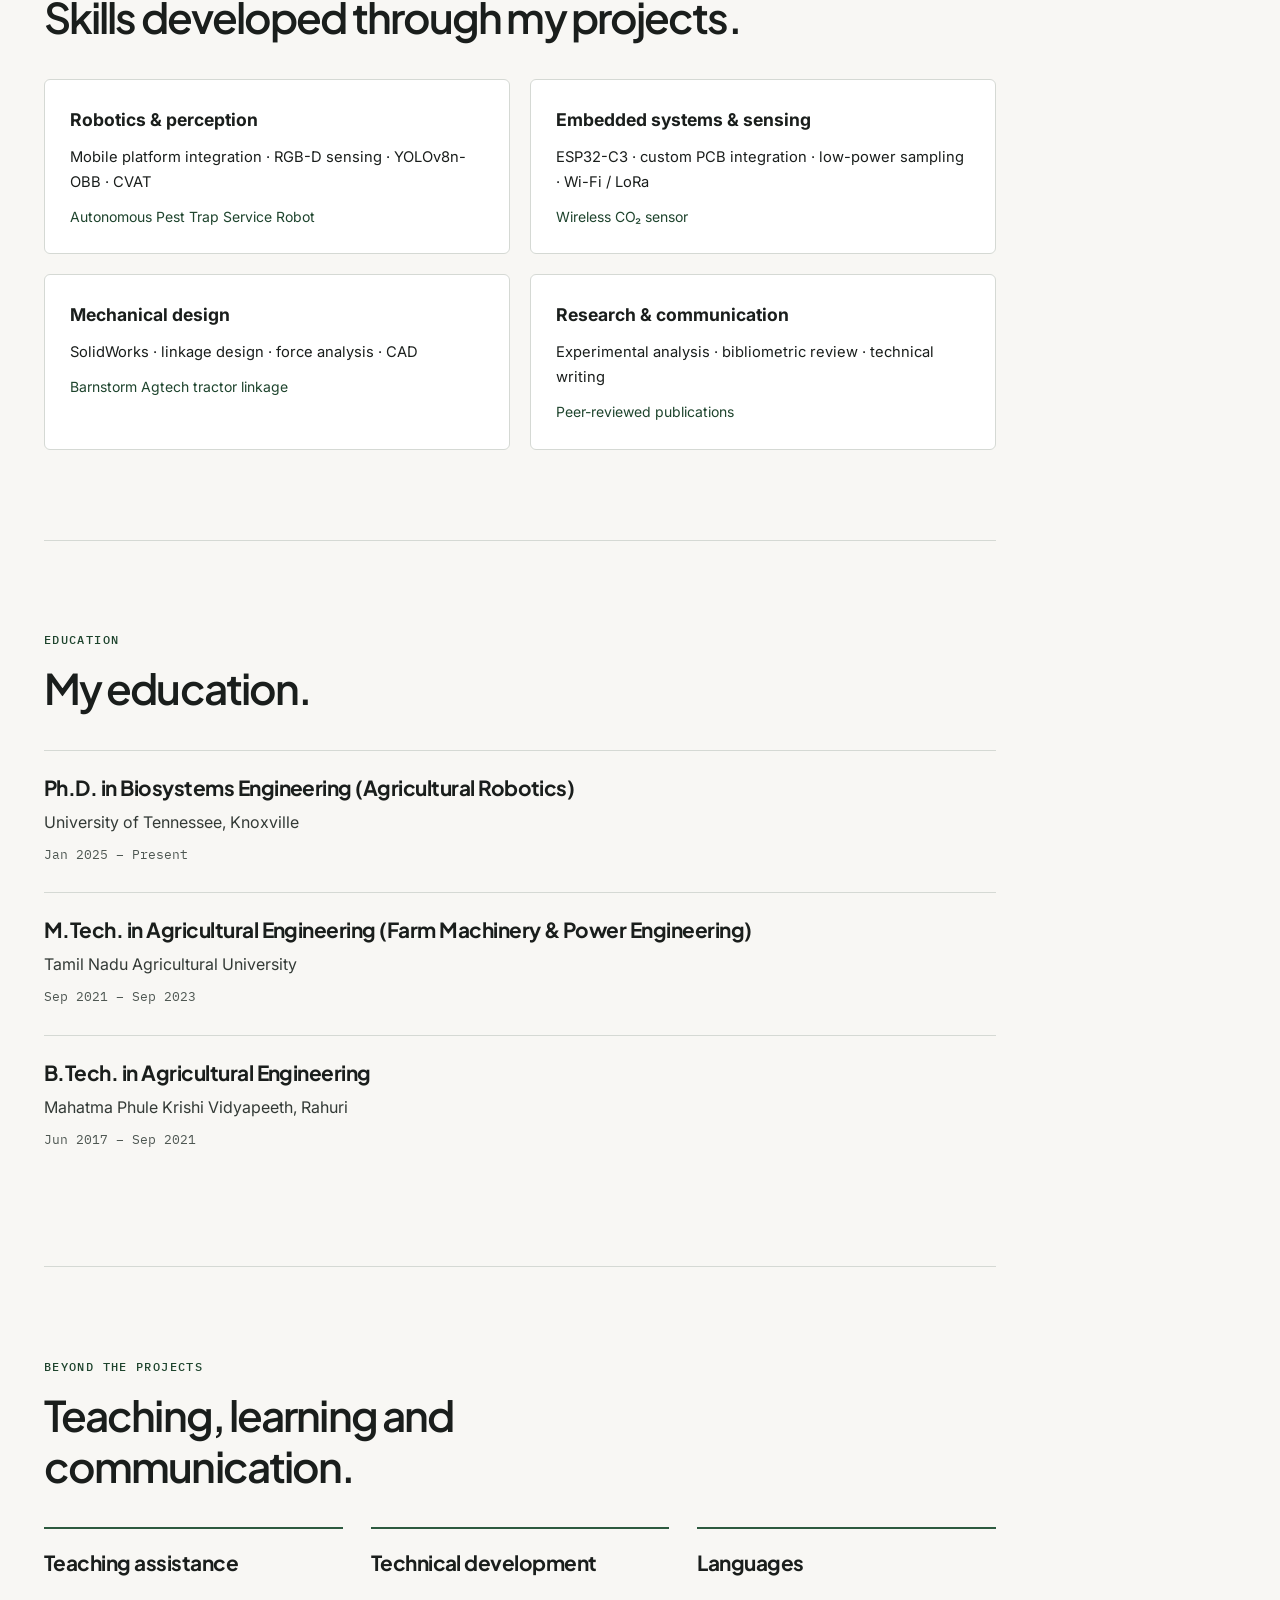
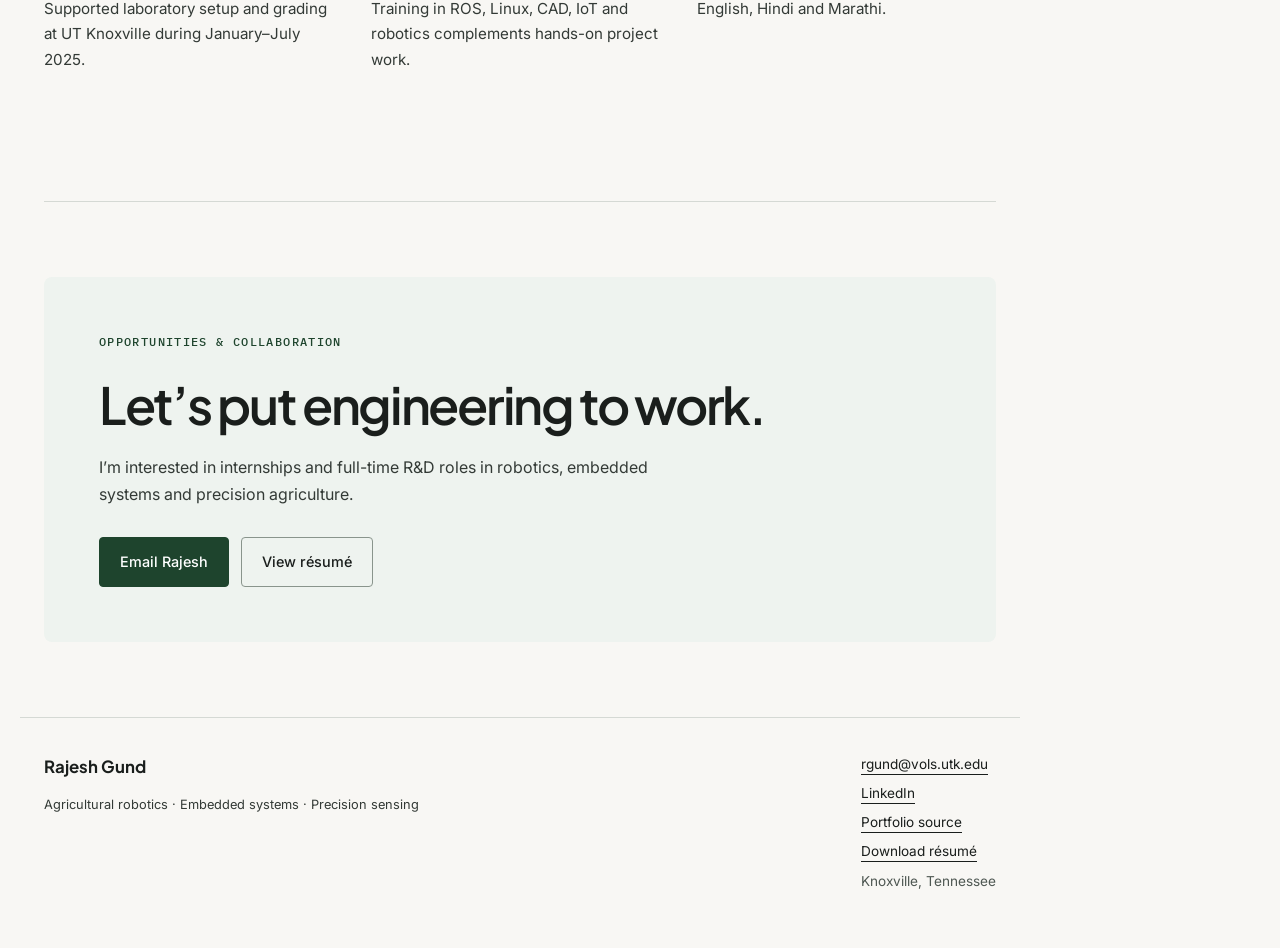
==== commit a19c60d1: "Update personal opening with Rajesh's selected wording" ====
--- a/about/index.html
+++ b/about/index.html
@@ -1 +1 @@
-<!doctype html><html lang="en"><head><meta charset="utf-8"><meta name="viewport" content="width=device-width, initial-scale=1"><title>About | Rajesh Gund</title><meta name="description" content="Meet Rajesh Gund: agricultural robotics researcher, embedded systems engineer and PhD student at UT Knoxville."><meta property="og:title" content="About | Rajesh Gund"><meta property="og:description" content="Meet Rajesh Gund: agricultural robotics researcher, embedded systems engineer and PhD student at UT Knoxville."><meta property="og:type" content="website"><meta name="theme-color" content="#2D5A3F"><link rel="icon" href="../assets/img/favicon.svg" type="image/svg+xml"><link rel="stylesheet" href="../assets/css/tokens.css"><link rel="stylesheet" href="../assets/css/styles.css?v=6"><script defer src="../assets/js/main.js?v=3"></script><link rel="canonical" href="https://rgund26.github.io/about/"><meta property="og:url" content="https://rgund26.github.io/about/"><script defer src="../assets/js/profile.js"></script><script defer src="../assets/js/media-config.js"></script><script defer src="../assets/js/media.js"></script></head><body><a class="skip" href="#main">Skip to content</a><header><div class="nav-wrap"><a class="wordmark" href="../index.html"><span class="monogram">RG</span>Rajesh Gund<span class="wordmark-sub">ENGINEERING PORTFOLIO</span></a><button class="menu-toggle" aria-expanded="false" aria-controls="navigation">Menu</button><nav id="navigation" aria-label="Main navigation"><a href="../index.html">Home</a><a href="../about/index.html" aria-current="page">About</a><a href="../projects/index.html">Projects</a><a href="../experience/index.html">Experience</a><a href="../publications/index.html">Publications</a><a class="nav-resume" href="../index.html#contact">Contact</a></nav></div></header><main id="main"><section class="project-hero personal-opener"><p class="eyebrow">ABOUT RAJESH · WHERE IT BEGAN</p><h1 class="sr-only">About Rajesh Gund</h1><figure class="diagram story-cover" style="max-width:805px;margin:0 auto 28px"><button type="button" data-lightbox data-full-src="../assets/img/ninth-grade-report-book.png" data-full-alt="Rajesh’s full Class IX report book from 2013–14, including his childhood photograph and handwritten agriculture goal." aria-label="Open the full ninth-grade report book"><img src="../assets/img/ninth-grade-goal-cover.png" alt="My handwritten ninth-grade goal: to work in agriculture management." width="805" height="256" style="display:block;width:100%;height:auto"></button><figcaption>My ninth-grade goal, 2014.<br><span>Click to enlarge grade card.</span></figcaption></figure><p class="large-copy opening-story">Yes, that’s my handwriting. And yes, I envisioned becoming an Agriculture “Management” (not manager!) as I wrote in my 9th-grade goal. I was still figuring out the grammar—and the career—but I knew the purpose. You know what? Over a decade later, I'm pursuing a PhD in Agricultural Robotics—and still smiling at where it began.</p><p class="lead">I’m Rajesh Gund, a PhD student at the University of Tennessee, Knoxville. My interest in engineering began with a concern for the farmers around me.</p></section><section class="profile-intro"><div class="identity-card"><span class="profile-initials" aria-hidden="true">RG</span><h2>Rajesh Gund</h2><p>PhD student · Agricultural robotics</p><dl><dt>Based in</dt><dd>Knoxville, Tennessee</dd><dt>Research home</dt><dd>University of Tennessee, Knoxville</dd><dt>Focus</dt><dd>Robotics, embedded systems and agricultural sensing</dd></dl><a href="https://www.linkedin.com/in/rajeshgund/">Connect on LinkedIn</a></div><div class="bio-story"><p>Growing up in Maharashtra, I saw the impact of farmer suicides. That experience drew me toward agriculture—and toward engineering as a way to contribute.</p><p>Farm-machinery training, an introduction to embedded systems at Barnstorm Agtech, and my master’s research on vision-based rice transplanting led me into agricultural robotics. I was also one of five students selected across India for a 45-day SERB-sponsored “Robotics in Agriculture” internship at SKUAST-K.</p><p>Today, I’m pursuing my PhD at UT Knoxville under Dr. Chetan Badgujar, with the goal of developing practical technologies for farmers in India and beyond.</p><a class="text-link" href="../experience/index.html">Explore the experience behind my research</a></div></section><section class="section" id=""><div class="section-heading"><p class="eyebrow">EXPERTISE IN CONTEXT</p><h2>Skills developed through my projects.</h2></div><div class="evidence-list"><a href="../projects/pest-trap-robot/index.html"><strong>Robotics &amp; perception</strong><span>Mobile platform integration · RGB-D sensing · YOLOv8n-OBB · CVAT</span><small>Autonomous Pest Trap Service Robot</small></a><a href="../projects/ghg-sensor/index.html"><strong>Embedded systems &amp; sensing</strong><span>ESP32-C3 · custom PCB integration · low-power sampling · Wi-Fi / LoRa</span><small>Wireless CO₂ sensor</small></a><a href="../projects/earlier-work/index.html#tractor"><strong>Mechanical design</strong><span>SolidWorks · linkage design · force analysis · CAD</span><small>Barnstorm Agtech tractor linkage</small></a><a href="../publications/index.html"><strong>Research &amp; communication</strong><span>Experimental analysis · bibliometric review · technical writing</span><small>Peer-reviewed publications</small></a></div></section><section class="section" id=""><div class="section-heading"><p class="eyebrow">EDUCATION</p><h2>My education.</h2></div><div class="education-row"><h3>Ph.D. in Biosystems Engineering (Agricultural Robotics)</h3><p>University of Tennessee, Knoxville</p><span>Jan 2025 – Present</span></div><div class="education-row"><h3>M.Tech. in Agricultural Engineering (Farm Machinery &amp; Power Engineering)</h3><p>Tamil Nadu Agricultural University</p><span>Sep 2021 – Sep 2023</span></div><div class="education-row"><h3>B.Tech. in Agricultural Engineering</h3><p>Mahatma Phule Krishi Vidyapeeth, Rahuri</p><span>Jun 2017 – Sep 2021</span></div></section><section class="section" id=""><div class="section-heading"><p class="eyebrow">BEYOND THE PROJECTS</p><h2>Teaching, learning and communication.</h2></div><div class="three-grid"><article class="detail-card"><h3>Teaching assistance</h3><p>Supported laboratory setup and grading at UT Knoxville during January–July 2025.</p></article><article class="detail-card"><h3>Technical development</h3><p>Training in ROS, Linux, CAD, IoT and robotics complements hands-on project work.</p></article><article class="detail-card"><h3>Languages</h3><p>English, Hindi and Marathi.</p></article></div></section><section class="contact"><p class="eyebrow">OPPORTUNITIES & COLLABORATION</p><h2>Let’s put engineering to work.</h2><p>I’m interested in internships and full-time R&D roles in robotics, embedded systems and precision agriculture.</p><div class="actions"><a class="button" href="mailto:rgund@vols.utk.edu">Email Rajesh</a><a class="button secondary" href="../assets/docs/Rajesh_Gund_Resume.pdf">View résumé</a></div></section></main><footer><div><a class="wordmark" href="../index.html">Rajesh Gund</a><p>Agricultural robotics · Embedded systems · Precision sensing</p></div><div><a href="mailto:rgund@vols.utk.edu">rgund@vols.utk.edu</a><a href="https://www.linkedin.com/in/rajeshgund/">LinkedIn</a><a href="https://github.com/rgund26/rgund26.github.io">Portfolio source</a><a href="../assets/docs/Rajesh_Gund_Resume.pdf">Download résumé</a><span>Knoxville, Tennessee</span></div></footer><dialog id="lightbox" aria-label="Enlarged project diagram"><button class="close" aria-label="Close enlarged image">Close ×</button><img alt=""><p></p></dialog><script src="../assets/js/section-nav.js?v=2" defer></script></body></html>+<!doctype html><html lang="en"><head><meta charset="utf-8"><meta name="viewport" content="width=device-width, initial-scale=1"><title>About | Rajesh Gund</title><meta name="description" content="Meet Rajesh Gund: agricultural robotics researcher, embedded systems engineer and PhD student at UT Knoxville."><meta property="og:title" content="About | Rajesh Gund"><meta property="og:description" content="Meet Rajesh Gund: agricultural robotics researcher, embedded systems engineer and PhD student at UT Knoxville."><meta property="og:type" content="website"><meta name="theme-color" content="#2D5A3F"><link rel="icon" href="../assets/img/favicon.svg" type="image/svg+xml"><link rel="stylesheet" href="../assets/css/tokens.css"><link rel="stylesheet" href="../assets/css/styles.css?v=6"><script defer src="../assets/js/main.js?v=3"></script><link rel="canonical" href="https://rgund26.github.io/about/"><meta property="og:url" content="https://rgund26.github.io/about/"><script defer src="../assets/js/profile.js"></script><script defer src="../assets/js/media-config.js"></script><script defer src="../assets/js/media.js"></script></head><body><a class="skip" href="#main">Skip to content</a><header><div class="nav-wrap"><a class="wordmark" href="../index.html"><span class="monogram">RG</span>Rajesh Gund<span class="wordmark-sub">ENGINEERING PORTFOLIO</span></a><button class="menu-toggle" aria-expanded="false" aria-controls="navigation">Menu</button><nav id="navigation" aria-label="Main navigation"><a href="../index.html">Home</a><a href="../about/index.html" aria-current="page">About</a><a href="../projects/index.html">Projects</a><a href="../experience/index.html">Experience</a><a href="../publications/index.html">Publications</a><a class="nav-resume" href="../index.html#contact">Contact</a></nav></div></header><main id="main"><section class="project-hero personal-opener"><p class="eyebrow">ABOUT RAJESH · WHERE IT BEGAN</p><h1 class="sr-only">About Rajesh Gund</h1><figure class="diagram story-cover" style="max-width:805px;margin:0 auto 28px"><button type="button" data-lightbox data-full-src="../assets/img/ninth-grade-report-book.png" data-full-alt="Rajesh’s full Class IX report book from 2013–14, including his childhood photograph and handwritten agriculture goal." aria-label="Open the full ninth-grade report book"><img src="../assets/img/ninth-grade-goal-cover.png" alt="My handwritten ninth-grade goal: to work in agriculture management." width="805" height="256" style="display:block;width:100%;height:auto"></button><figcaption>My ninth-grade goal, 2014.<br><span>Click to enlarge grade card.</span></figcaption></figure><p class="large-copy opening-story">Yes, that’s my handwriting. In ninth grade, I wrote that I wanted to become an Agriculture “Management” (not manager!). I was still figuring out the grammar—and the career—but I knew the purpose. Guess what? Over a decade later, I’m pursuing a PhD in agricultural robotics—and still smiling at where it began.</p><p class="lead">I’m Rajesh Gund, a PhD student at the University of Tennessee, Knoxville. My interest in engineering began with a concern for the farmers around me.</p></section><section class="profile-intro"><div class="identity-card"><span class="profile-initials" aria-hidden="true">RG</span><h2>Rajesh Gund</h2><p>PhD student · Agricultural robotics</p><dl><dt>Based in</dt><dd>Knoxville, Tennessee</dd><dt>Research home</dt><dd>University of Tennessee, Knoxville</dd><dt>Focus</dt><dd>Robotics, embedded systems and agricultural sensing</dd></dl><a href="https://www.linkedin.com/in/rajeshgund/">Connect on LinkedIn</a></div><div class="bio-story"><p>Growing up in Maharashtra, I saw the impact of farmer suicides. That experience drew me toward agriculture—and toward engineering as a way to contribute.</p><p>Farm-machinery training, an introduction to embedded systems at Barnstorm Agtech, and my master’s research on vision-based rice transplanting led me into agricultural robotics. I was also one of five students selected across India for a 45-day SERB-sponsored “Robotics in Agriculture” internship at SKUAST-K.</p><p>Today, I’m pursuing my PhD at UT Knoxville under Dr. Chetan Badgujar, with the goal of developing practical technologies for farmers in India and beyond.</p><a class="text-link" href="../experience/index.html">Explore the experience behind my research</a></div></section><section class="section" id=""><div class="section-heading"><p class="eyebrow">EXPERTISE IN CONTEXT</p><h2>Skills developed through my projects.</h2></div><div class="evidence-list"><a href="../projects/pest-trap-robot/index.html"><strong>Robotics &amp; perception</strong><span>Mobile platform integration · RGB-D sensing · YOLOv8n-OBB · CVAT</span><small>Autonomous Pest Trap Service Robot</small></a><a href="../projects/ghg-sensor/index.html"><strong>Embedded systems &amp; sensing</strong><span>ESP32-C3 · custom PCB integration · low-power sampling · Wi-Fi / LoRa</span><small>Wireless CO₂ sensor</small></a><a href="../projects/earlier-work/index.html#tractor"><strong>Mechanical design</strong><span>SolidWorks · linkage design · force analysis · CAD</span><small>Barnstorm Agtech tractor linkage</small></a><a href="../publications/index.html"><strong>Research &amp; communication</strong><span>Experimental analysis · bibliometric review · technical writing</span><small>Peer-reviewed publications</small></a></div></section><section class="section" id=""><div class="section-heading"><p class="eyebrow">EDUCATION</p><h2>My education.</h2></div><div class="education-row"><h3>Ph.D. in Biosystems Engineering (Agricultural Robotics)</h3><p>University of Tennessee, Knoxville</p><span>Jan 2025 – Present</span></div><div class="education-row"><h3>M.Tech. in Agricultural Engineering (Farm Machinery &amp; Power Engineering)</h3><p>Tamil Nadu Agricultural University</p><span>Sep 2021 – Sep 2023</span></div><div class="education-row"><h3>B.Tech. in Agricultural Engineering</h3><p>Mahatma Phule Krishi Vidyapeeth, Rahuri</p><span>Jun 2017 – Sep 2021</span></div></section><section class="section" id=""><div class="section-heading"><p class="eyebrow">BEYOND THE PROJECTS</p><h2>Teaching, learning and communication.</h2></div><div class="three-grid"><article class="detail-card"><h3>Teaching assistance</h3><p>Supported laboratory setup and grading at UT Knoxville during January–July 2025.</p></article><article class="detail-card"><h3>Technical development</h3><p>Training in ROS, Linux, CAD, IoT and robotics complements hands-on project work.</p></article><article class="detail-card"><h3>Languages</h3><p>English, Hindi and Marathi.</p></article></div></section><section class="contact"><p class="eyebrow">OPPORTUNITIES & COLLABORATION</p><h2>Let’s put engineering to work.</h2><p>I’m interested in internships and full-time R&D roles in robotics, embedded systems and precision agriculture.</p><div class="actions"><a class="button" href="mailto:rgund@vols.utk.edu">Email Rajesh</a><a class="button secondary" href="../assets/docs/Rajesh_Gund_Resume.pdf">View résumé</a></div></section></main><footer><div><a class="wordmark" href="../index.html">Rajesh Gund</a><p>Agricultural robotics · Embedded systems · Precision sensing</p></div><div><a href="mailto:rgund@vols.utk.edu">rgund@vols.utk.edu</a><a href="https://www.linkedin.com/in/rajeshgund/">LinkedIn</a><a href="https://github.com/rgund26/rgund26.github.io">Portfolio source</a><a href="../assets/docs/Rajesh_Gund_Resume.pdf">Download résumé</a><span>Knoxville, Tennessee</span></div></footer><dialog id="lightbox" aria-label="Enlarged project diagram"><button class="close" aria-label="Close enlarged image">Close ×</button><img alt=""><p></p></dialog><script src="../assets/js/section-nav.js?v=2" defer></script></body></html>
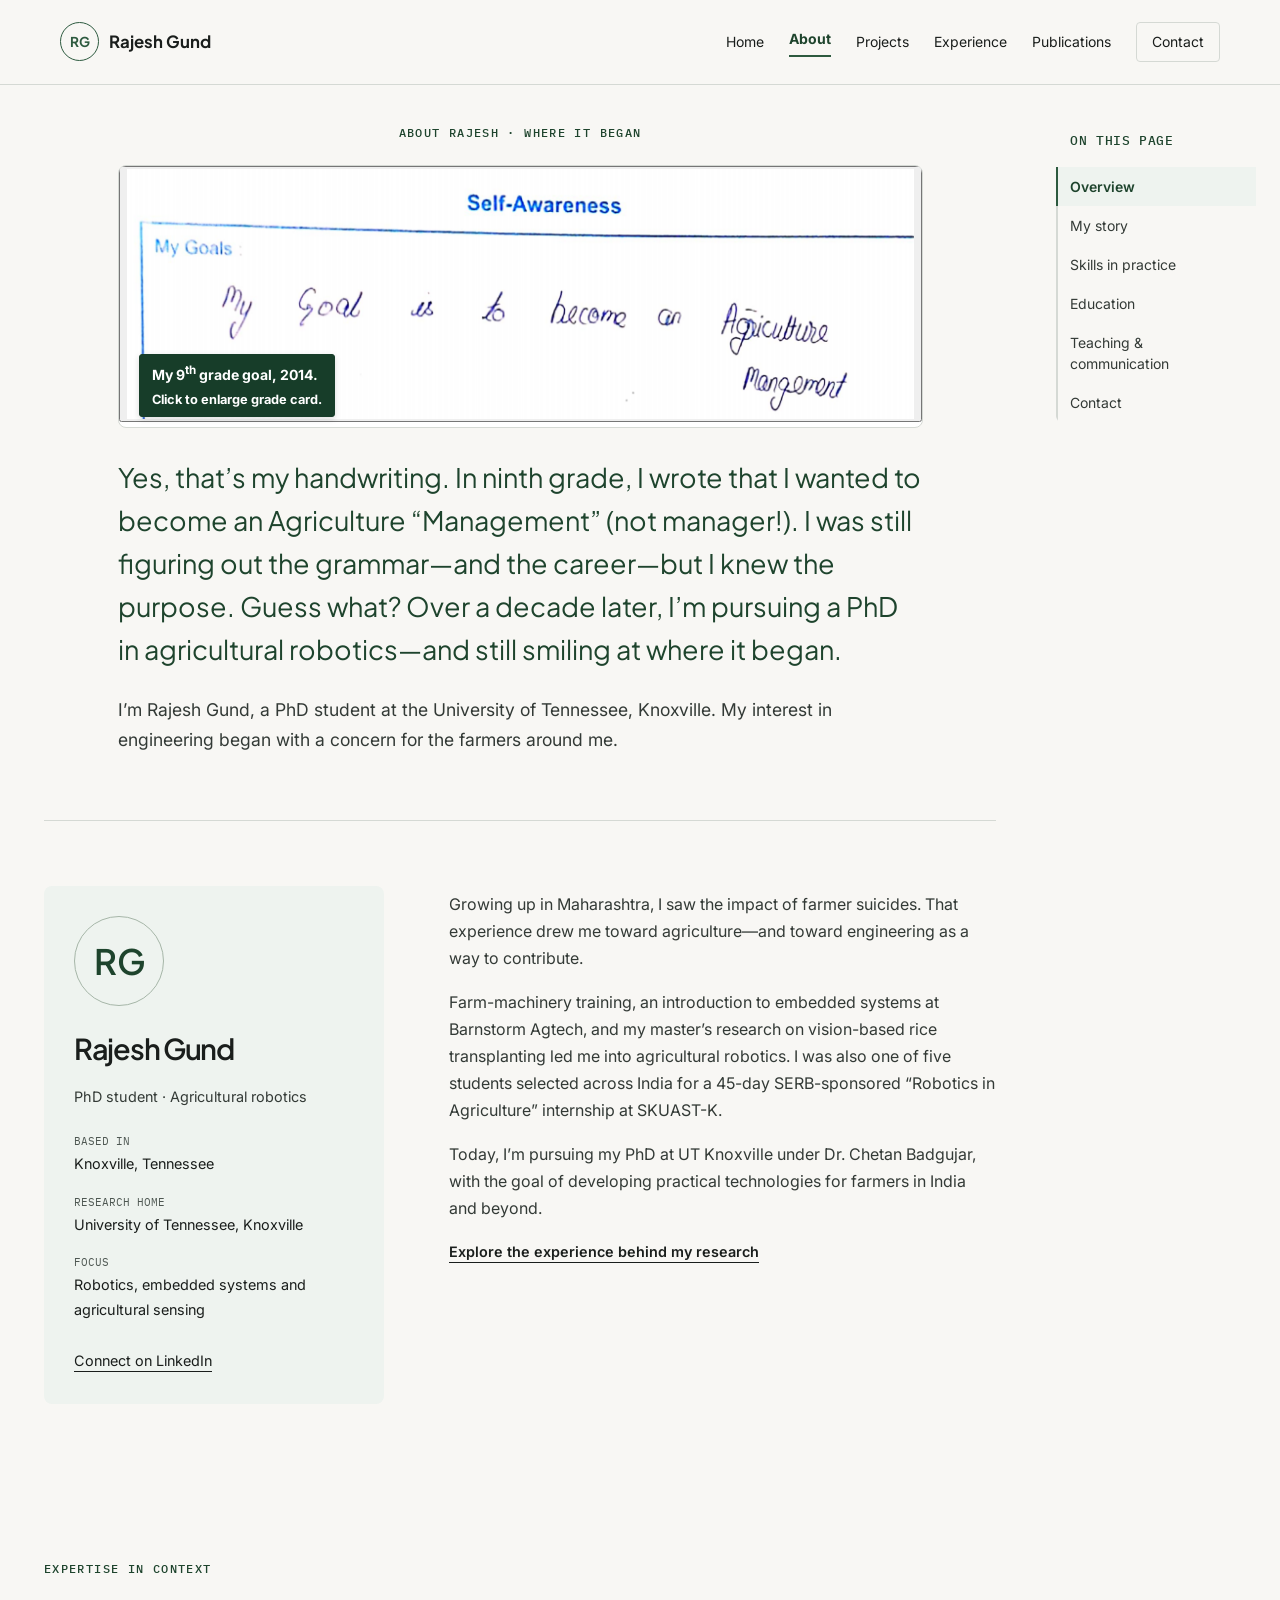
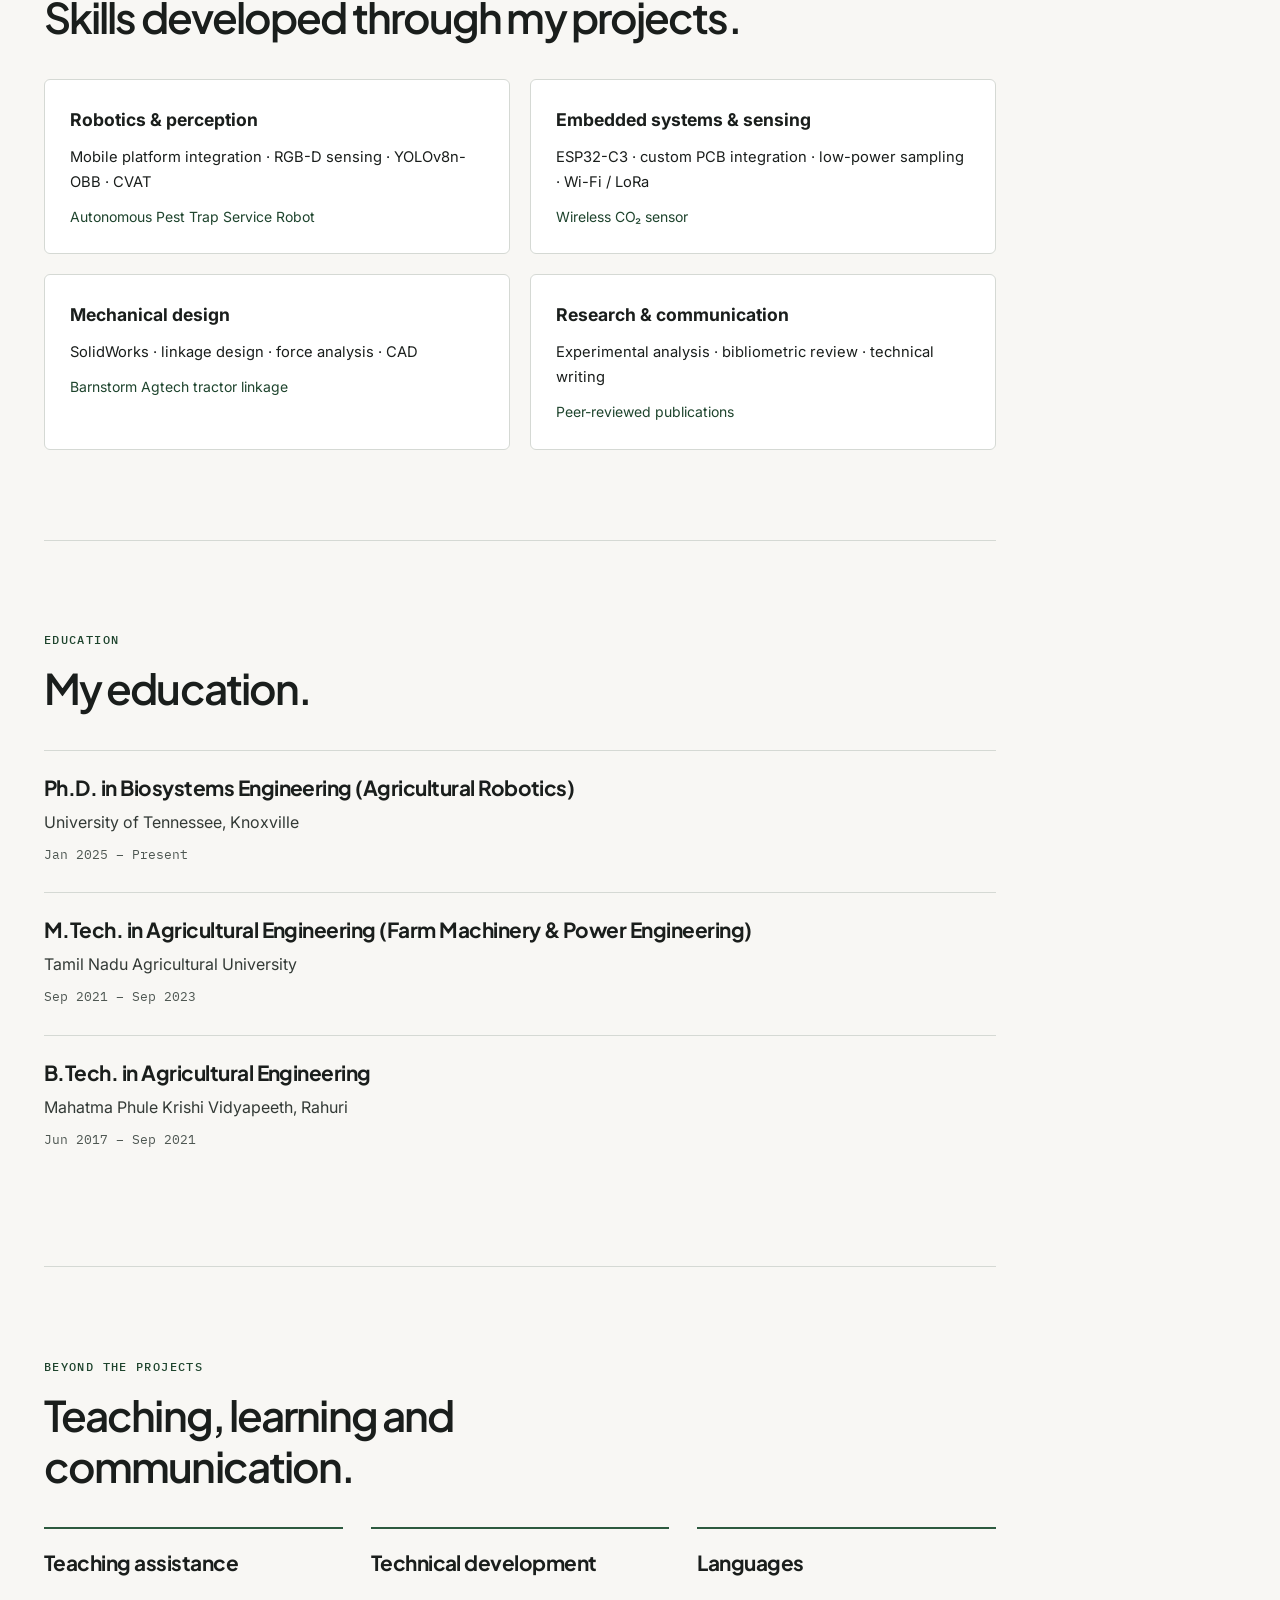
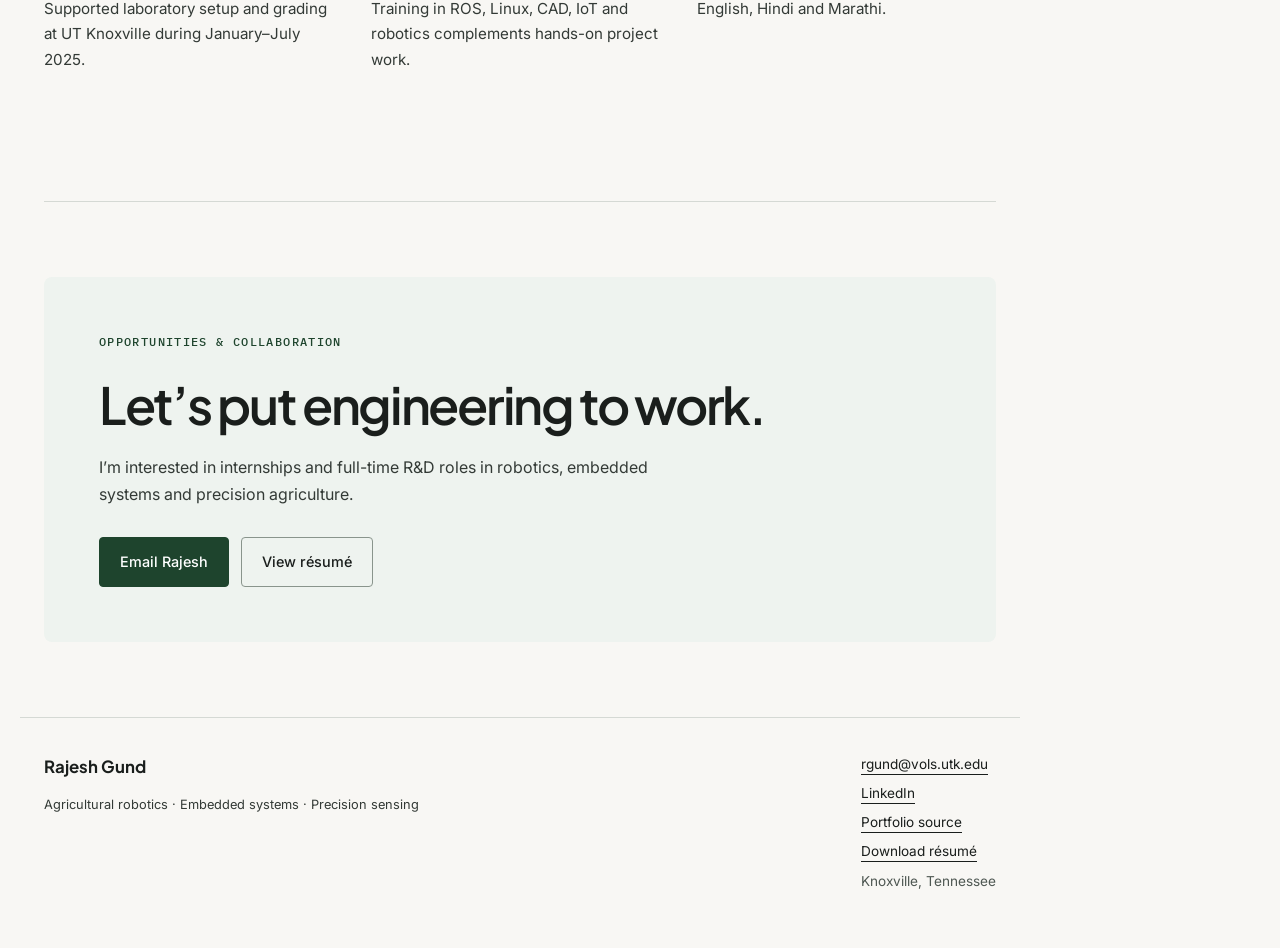
==== commit 9c333f85: "Use superscript ordinal in grade-card caption" ====
--- a/about/index.html
+++ b/about/index.html
@@ -1 +1 @@
-<!doctype html><html lang="en"><head><meta charset="utf-8"><meta name="viewport" content="width=device-width, initial-scale=1"><title>About | Rajesh Gund</title><meta name="description" content="Meet Rajesh Gund: agricultural robotics researcher, embedded systems engineer and PhD student at UT Knoxville."><meta property="og:title" content="About | Rajesh Gund"><meta property="og:description" content="Meet Rajesh Gund: agricultural robotics researcher, embedded systems engineer and PhD student at UT Knoxville."><meta property="og:type" content="website"><meta name="theme-color" content="#2D5A3F"><link rel="icon" href="../assets/img/favicon.svg" type="image/svg+xml"><link rel="stylesheet" href="../assets/css/tokens.css"><link rel="stylesheet" href="../assets/css/styles.css?v=6"><script defer src="../assets/js/main.js?v=3"></script><link rel="canonical" href="https://rgund26.github.io/about/"><meta property="og:url" content="https://rgund26.github.io/about/"><script defer src="../assets/js/profile.js"></script><script defer src="../assets/js/media-config.js"></script><script defer src="../assets/js/media.js"></script></head><body><a class="skip" href="#main">Skip to content</a><header><div class="nav-wrap"><a class="wordmark" href="../index.html"><span class="monogram">RG</span>Rajesh Gund<span class="wordmark-sub">ENGINEERING PORTFOLIO</span></a><button class="menu-toggle" aria-expanded="false" aria-controls="navigation">Menu</button><nav id="navigation" aria-label="Main navigation"><a href="../index.html">Home</a><a href="../about/index.html" aria-current="page">About</a><a href="../projects/index.html">Projects</a><a href="../experience/index.html">Experience</a><a href="../publications/index.html">Publications</a><a class="nav-resume" href="../index.html#contact">Contact</a></nav></div></header><main id="main"><section class="project-hero personal-opener"><p class="eyebrow">ABOUT RAJESH · WHERE IT BEGAN</p><h1 class="sr-only">About Rajesh Gund</h1><figure class="diagram story-cover" style="max-width:805px;margin:0 auto 28px"><button type="button" data-lightbox data-full-src="../assets/img/ninth-grade-report-book.png" data-full-alt="Rajesh’s full Class IX report book from 2013–14, including his childhood photograph and handwritten agriculture goal." aria-label="Open the full ninth-grade report book"><img src="../assets/img/ninth-grade-goal-cover.png" alt="My handwritten ninth-grade goal: to work in agriculture management." width="805" height="256" style="display:block;width:100%;height:auto"></button><figcaption>My ninth-grade goal, 2014.<br><span>Click to enlarge grade card.</span></figcaption></figure><p class="large-copy opening-story">Yes, that’s my handwriting. In ninth grade, I wrote that I wanted to become an Agriculture “Management” (not manager!). I was still figuring out the grammar—and the career—but I knew the purpose. Guess what? Over a decade later, I’m pursuing a PhD in agricultural robotics—and still smiling at where it began.</p><p class="lead">I’m Rajesh Gund, a PhD student at the University of Tennessee, Knoxville. My interest in engineering began with a concern for the farmers around me.</p></section><section class="profile-intro"><div class="identity-card"><span class="profile-initials" aria-hidden="true">RG</span><h2>Rajesh Gund</h2><p>PhD student · Agricultural robotics</p><dl><dt>Based in</dt><dd>Knoxville, Tennessee</dd><dt>Research home</dt><dd>University of Tennessee, Knoxville</dd><dt>Focus</dt><dd>Robotics, embedded systems and agricultural sensing</dd></dl><a href="https://www.linkedin.com/in/rajeshgund/">Connect on LinkedIn</a></div><div class="bio-story"><p>Growing up in Maharashtra, I saw the impact of farmer suicides. That experience drew me toward agriculture—and toward engineering as a way to contribute.</p><p>Farm-machinery training, an introduction to embedded systems at Barnstorm Agtech, and my master’s research on vision-based rice transplanting led me into agricultural robotics. I was also one of five students selected across India for a 45-day SERB-sponsored “Robotics in Agriculture” internship at SKUAST-K.</p><p>Today, I’m pursuing my PhD at UT Knoxville under Dr. Chetan Badgujar, with the goal of developing practical technologies for farmers in India and beyond.</p><a class="text-link" href="../experience/index.html">Explore the experience behind my research</a></div></section><section class="section" id=""><div class="section-heading"><p class="eyebrow">EXPERTISE IN CONTEXT</p><h2>Skills developed through my projects.</h2></div><div class="evidence-list"><a href="../projects/pest-trap-robot/index.html"><strong>Robotics &amp; perception</strong><span>Mobile platform integration · RGB-D sensing · YOLOv8n-OBB · CVAT</span><small>Autonomous Pest Trap Service Robot</small></a><a href="../projects/ghg-sensor/index.html"><strong>Embedded systems &amp; sensing</strong><span>ESP32-C3 · custom PCB integration · low-power sampling · Wi-Fi / LoRa</span><small>Wireless CO₂ sensor</small></a><a href="../projects/earlier-work/index.html#tractor"><strong>Mechanical design</strong><span>SolidWorks · linkage design · force analysis · CAD</span><small>Barnstorm Agtech tractor linkage</small></a><a href="../publications/index.html"><strong>Research &amp; communication</strong><span>Experimental analysis · bibliometric review · technical writing</span><small>Peer-reviewed publications</small></a></div></section><section class="section" id=""><div class="section-heading"><p class="eyebrow">EDUCATION</p><h2>My education.</h2></div><div class="education-row"><h3>Ph.D. in Biosystems Engineering (Agricultural Robotics)</h3><p>University of Tennessee, Knoxville</p><span>Jan 2025 – Present</span></div><div class="education-row"><h3>M.Tech. in Agricultural Engineering (Farm Machinery &amp; Power Engineering)</h3><p>Tamil Nadu Agricultural University</p><span>Sep 2021 – Sep 2023</span></div><div class="education-row"><h3>B.Tech. in Agricultural Engineering</h3><p>Mahatma Phule Krishi Vidyapeeth, Rahuri</p><span>Jun 2017 – Sep 2021</span></div></section><section class="section" id=""><div class="section-heading"><p class="eyebrow">BEYOND THE PROJECTS</p><h2>Teaching, learning and communication.</h2></div><div class="three-grid"><article class="detail-card"><h3>Teaching assistance</h3><p>Supported laboratory setup and grading at UT Knoxville during January–July 2025.</p></article><article class="detail-card"><h3>Technical development</h3><p>Training in ROS, Linux, CAD, IoT and robotics complements hands-on project work.</p></article><article class="detail-card"><h3>Languages</h3><p>English, Hindi and Marathi.</p></article></div></section><section class="contact"><p class="eyebrow">OPPORTUNITIES & COLLABORATION</p><h2>Let’s put engineering to work.</h2><p>I’m interested in internships and full-time R&D roles in robotics, embedded systems and precision agriculture.</p><div class="actions"><a class="button" href="mailto:rgund@vols.utk.edu">Email Rajesh</a><a class="button secondary" href="../assets/docs/Rajesh_Gund_Resume.pdf">View résumé</a></div></section></main><footer><div><a class="wordmark" href="../index.html">Rajesh Gund</a><p>Agricultural robotics · Embedded systems · Precision sensing</p></div><div><a href="mailto:rgund@vols.utk.edu">rgund@vols.utk.edu</a><a href="https://www.linkedin.com/in/rajeshgund/">LinkedIn</a><a href="https://github.com/rgund26/rgund26.github.io">Portfolio source</a><a href="../assets/docs/Rajesh_Gund_Resume.pdf">Download résumé</a><span>Knoxville, Tennessee</span></div></footer><dialog id="lightbox" aria-label="Enlarged project diagram"><button class="close" aria-label="Close enlarged image">Close ×</button><img alt=""><p></p></dialog><script src="../assets/js/section-nav.js?v=2" defer></script></body></html>+<!doctype html><html lang="en"><head><meta charset="utf-8"><meta name="viewport" content="width=device-width, initial-scale=1"><title>About | Rajesh Gund</title><meta name="description" content="Meet Rajesh Gund: agricultural robotics researcher, embedded systems engineer and PhD student at UT Knoxville."><meta property="og:title" content="About | Rajesh Gund"><meta property="og:description" content="Meet Rajesh Gund: agricultural robotics researcher, embedded systems engineer and PhD student at UT Knoxville."><meta property="og:type" content="website"><meta name="theme-color" content="#2D5A3F"><link rel="icon" href="../assets/img/favicon.svg" type="image/svg+xml"><link rel="stylesheet" href="../assets/css/tokens.css"><link rel="stylesheet" href="../assets/css/styles.css?v=6"><script defer src="../assets/js/main.js?v=3"></script><link rel="canonical" href="https://rgund26.github.io/about/"><meta property="og:url" content="https://rgund26.github.io/about/"><script defer src="../assets/js/profile.js"></script><script defer src="../assets/js/media-config.js"></script><script defer src="../assets/js/media.js"></script></head><body><a class="skip" href="#main">Skip to content</a><header><div class="nav-wrap"><a class="wordmark" href="../index.html"><span class="monogram">RG</span>Rajesh Gund<span class="wordmark-sub">ENGINEERING PORTFOLIO</span></a><button class="menu-toggle" aria-expanded="false" aria-controls="navigation">Menu</button><nav id="navigation" aria-label="Main navigation"><a href="../index.html">Home</a><a href="../about/index.html" aria-current="page">About</a><a href="../projects/index.html">Projects</a><a href="../experience/index.html">Experience</a><a href="../publications/index.html">Publications</a><a class="nav-resume" href="../index.html#contact">Contact</a></nav></div></header><main id="main"><section class="project-hero personal-opener"><p class="eyebrow">ABOUT RAJESH · WHERE IT BEGAN</p><h1 class="sr-only">About Rajesh Gund</h1><figure class="diagram story-cover" style="max-width:805px;margin:0 auto 28px"><button type="button" data-lightbox data-full-src="../assets/img/ninth-grade-report-book.png" data-full-alt="Rajesh’s full Class IX report book from 2013–14, including his childhood photograph and handwritten agriculture goal." aria-label="Open the full ninth-grade report book"><img src="../assets/img/ninth-grade-goal-cover.png" alt="My handwritten ninth-grade goal: to work in agriculture management." width="805" height="256" style="display:block;width:100%;height:auto"></button><figcaption>My 9<sup>th</sup> grade goal, 2014.<br><span>Click to enlarge grade card.</span></figcaption></figure><p class="large-copy opening-story">Yes, that’s my handwriting. In ninth grade, I wrote that I wanted to become an Agriculture “Management” (not manager!). I was still figuring out the grammar—and the career—but I knew the purpose. Guess what? Over a decade later, I’m pursuing a PhD in agricultural robotics—and still smiling at where it began.</p><p class="lead">I’m Rajesh Gund, a PhD student at the University of Tennessee, Knoxville. My interest in engineering began with a concern for the farmers around me.</p></section><section class="profile-intro"><div class="identity-card"><span class="profile-initials" aria-hidden="true">RG</span><h2>Rajesh Gund</h2><p>PhD student · Agricultural robotics</p><dl><dt>Based in</dt><dd>Knoxville, Tennessee</dd><dt>Research home</dt><dd>University of Tennessee, Knoxville</dd><dt>Focus</dt><dd>Robotics, embedded systems and agricultural sensing</dd></dl><a href="https://www.linkedin.com/in/rajeshgund/">Connect on LinkedIn</a></div><div class="bio-story"><p>Growing up in Maharashtra, I saw the impact of farmer suicides. That experience drew me toward agriculture—and toward engineering as a way to contribute.</p><p>Farm-machinery training, an introduction to embedded systems at Barnstorm Agtech, and my master’s research on vision-based rice transplanting led me into agricultural robotics. I was also one of five students selected across India for a 45-day SERB-sponsored “Robotics in Agriculture” internship at SKUAST-K.</p><p>Today, I’m pursuing my PhD at UT Knoxville under Dr. Chetan Badgujar, with the goal of developing practical technologies for farmers in India and beyond.</p><a class="text-link" href="../experience/index.html">Explore the experience behind my research</a></div></section><section class="section" id=""><div class="section-heading"><p class="eyebrow">EXPERTISE IN CONTEXT</p><h2>Skills developed through my projects.</h2></div><div class="evidence-list"><a href="../projects/pest-trap-robot/index.html"><strong>Robotics &amp; perception</strong><span>Mobile platform integration · RGB-D sensing · YOLOv8n-OBB · CVAT</span><small>Autonomous Pest Trap Service Robot</small></a><a href="../projects/ghg-sensor/index.html"><strong>Embedded systems &amp; sensing</strong><span>ESP32-C3 · custom PCB integration · low-power sampling · Wi-Fi / LoRa</span><small>Wireless CO₂ sensor</small></a><a href="../projects/earlier-work/index.html#tractor"><strong>Mechanical design</strong><span>SolidWorks · linkage design · force analysis · CAD</span><small>Barnstorm Agtech tractor linkage</small></a><a href="../publications/index.html"><strong>Research &amp; communication</strong><span>Experimental analysis · bibliometric review · technical writing</span><small>Peer-reviewed publications</small></a></div></section><section class="section" id=""><div class="section-heading"><p class="eyebrow">EDUCATION</p><h2>My education.</h2></div><div class="education-row"><h3>Ph.D. in Biosystems Engineering (Agricultural Robotics)</h3><p>University of Tennessee, Knoxville</p><span>Jan 2025 – Present</span></div><div class="education-row"><h3>M.Tech. in Agricultural Engineering (Farm Machinery &amp; Power Engineering)</h3><p>Tamil Nadu Agricultural University</p><span>Sep 2021 – Sep 2023</span></div><div class="education-row"><h3>B.Tech. in Agricultural Engineering</h3><p>Mahatma Phule Krishi Vidyapeeth, Rahuri</p><span>Jun 2017 – Sep 2021</span></div></section><section class="section" id=""><div class="section-heading"><p class="eyebrow">BEYOND THE PROJECTS</p><h2>Teaching, learning and communication.</h2></div><div class="three-grid"><article class="detail-card"><h3>Teaching assistance</h3><p>Supported laboratory setup and grading at UT Knoxville during January–July 2025.</p></article><article class="detail-card"><h3>Technical development</h3><p>Training in ROS, Linux, CAD, IoT and robotics complements hands-on project work.</p></article><article class="detail-card"><h3>Languages</h3><p>English, Hindi and Marathi.</p></article></div></section><section class="contact"><p class="eyebrow">OPPORTUNITIES & COLLABORATION</p><h2>Let’s put engineering to work.</h2><p>I’m interested in internships and full-time R&D roles in robotics, embedded systems and precision agriculture.</p><div class="actions"><a class="button" href="mailto:rgund@vols.utk.edu">Email Rajesh</a><a class="button secondary" href="../assets/docs/Rajesh_Gund_Resume.pdf">View résumé</a></div></section></main><footer><div><a class="wordmark" href="../index.html">Rajesh Gund</a><p>Agricultural robotics · Embedded systems · Precision sensing</p></div><div><a href="mailto:rgund@vols.utk.edu">rgund@vols.utk.edu</a><a href="https://www.linkedin.com/in/rajeshgund/">LinkedIn</a><a href="https://github.com/rgund26/rgund26.github.io">Portfolio source</a><a href="../assets/docs/Rajesh_Gund_Resume.pdf">Download résumé</a><span>Knoxville, Tennessee</span></div></footer><dialog id="lightbox" aria-label="Enlarged project diagram"><button class="close" aria-label="Close enlarged image">Close ×</button><img alt=""><p></p></dialog><script src="../assets/js/section-nav.js?v=2" defer></script></body></html>
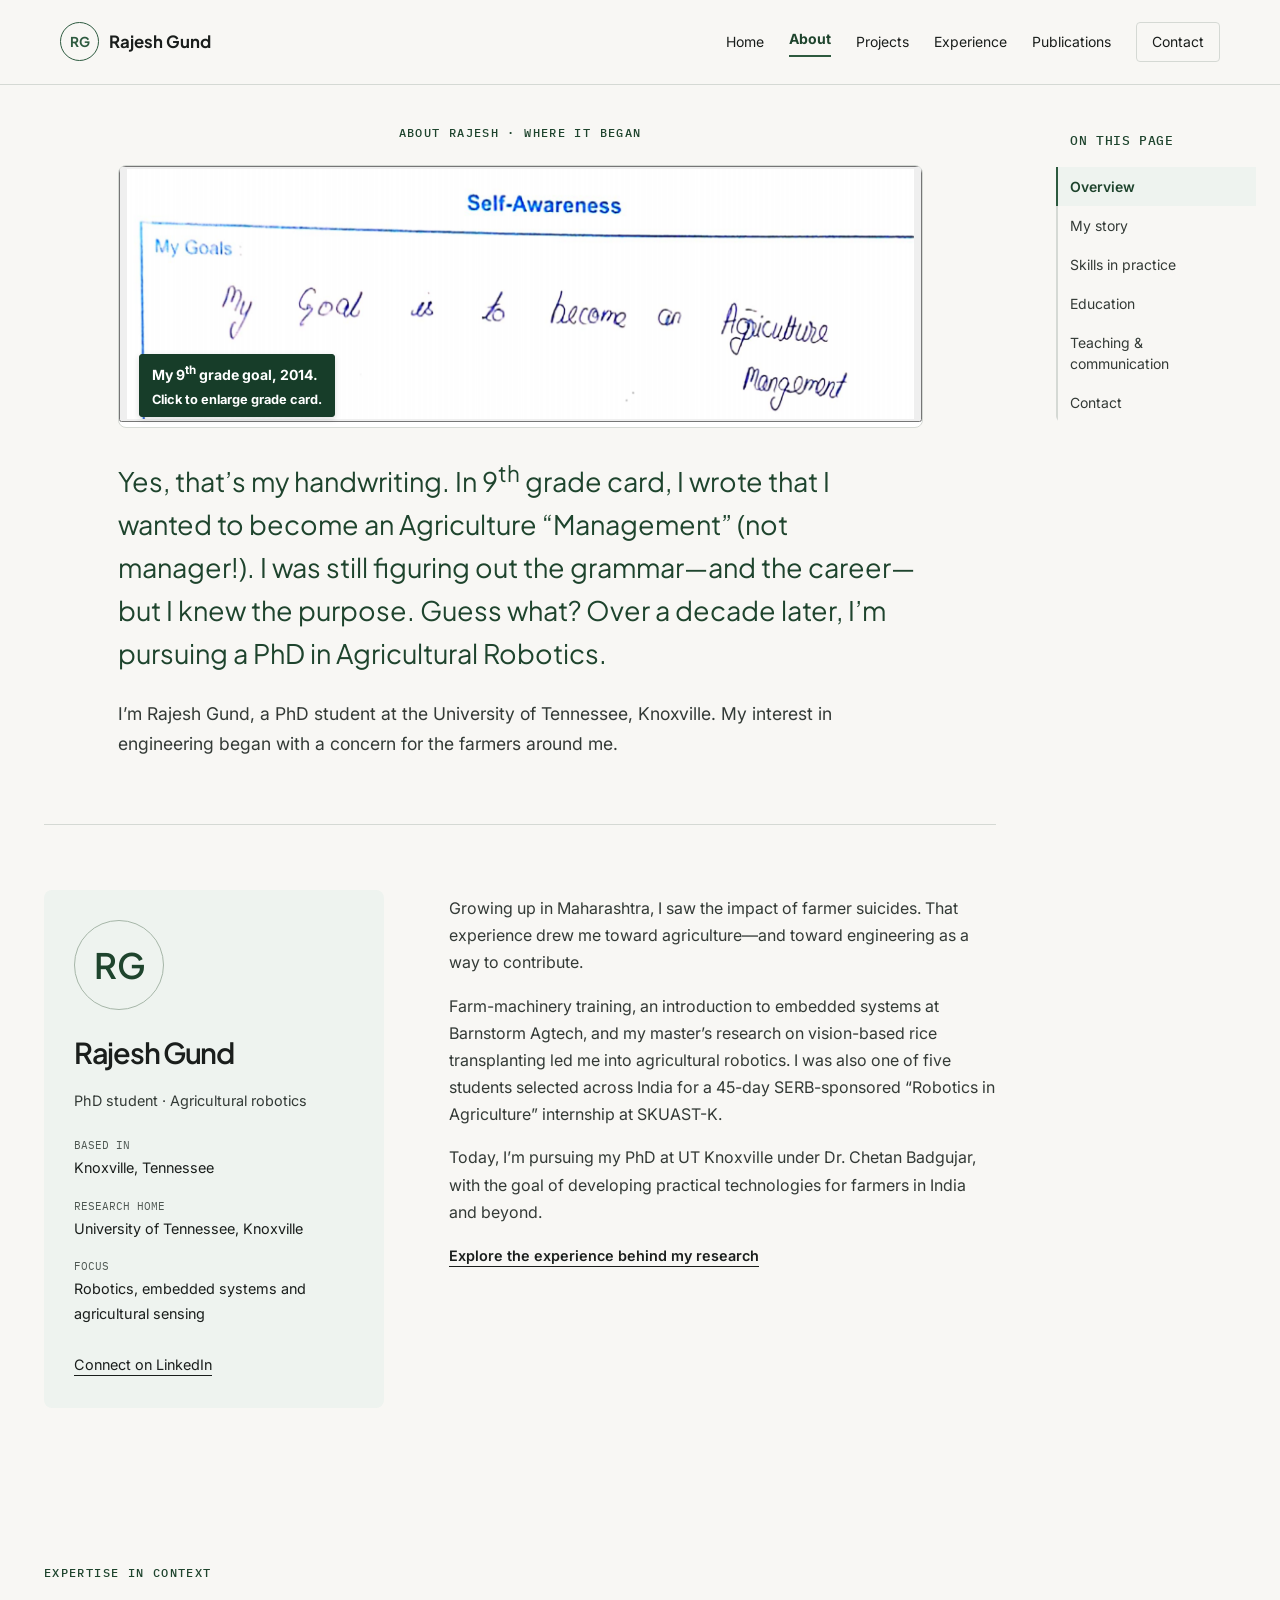
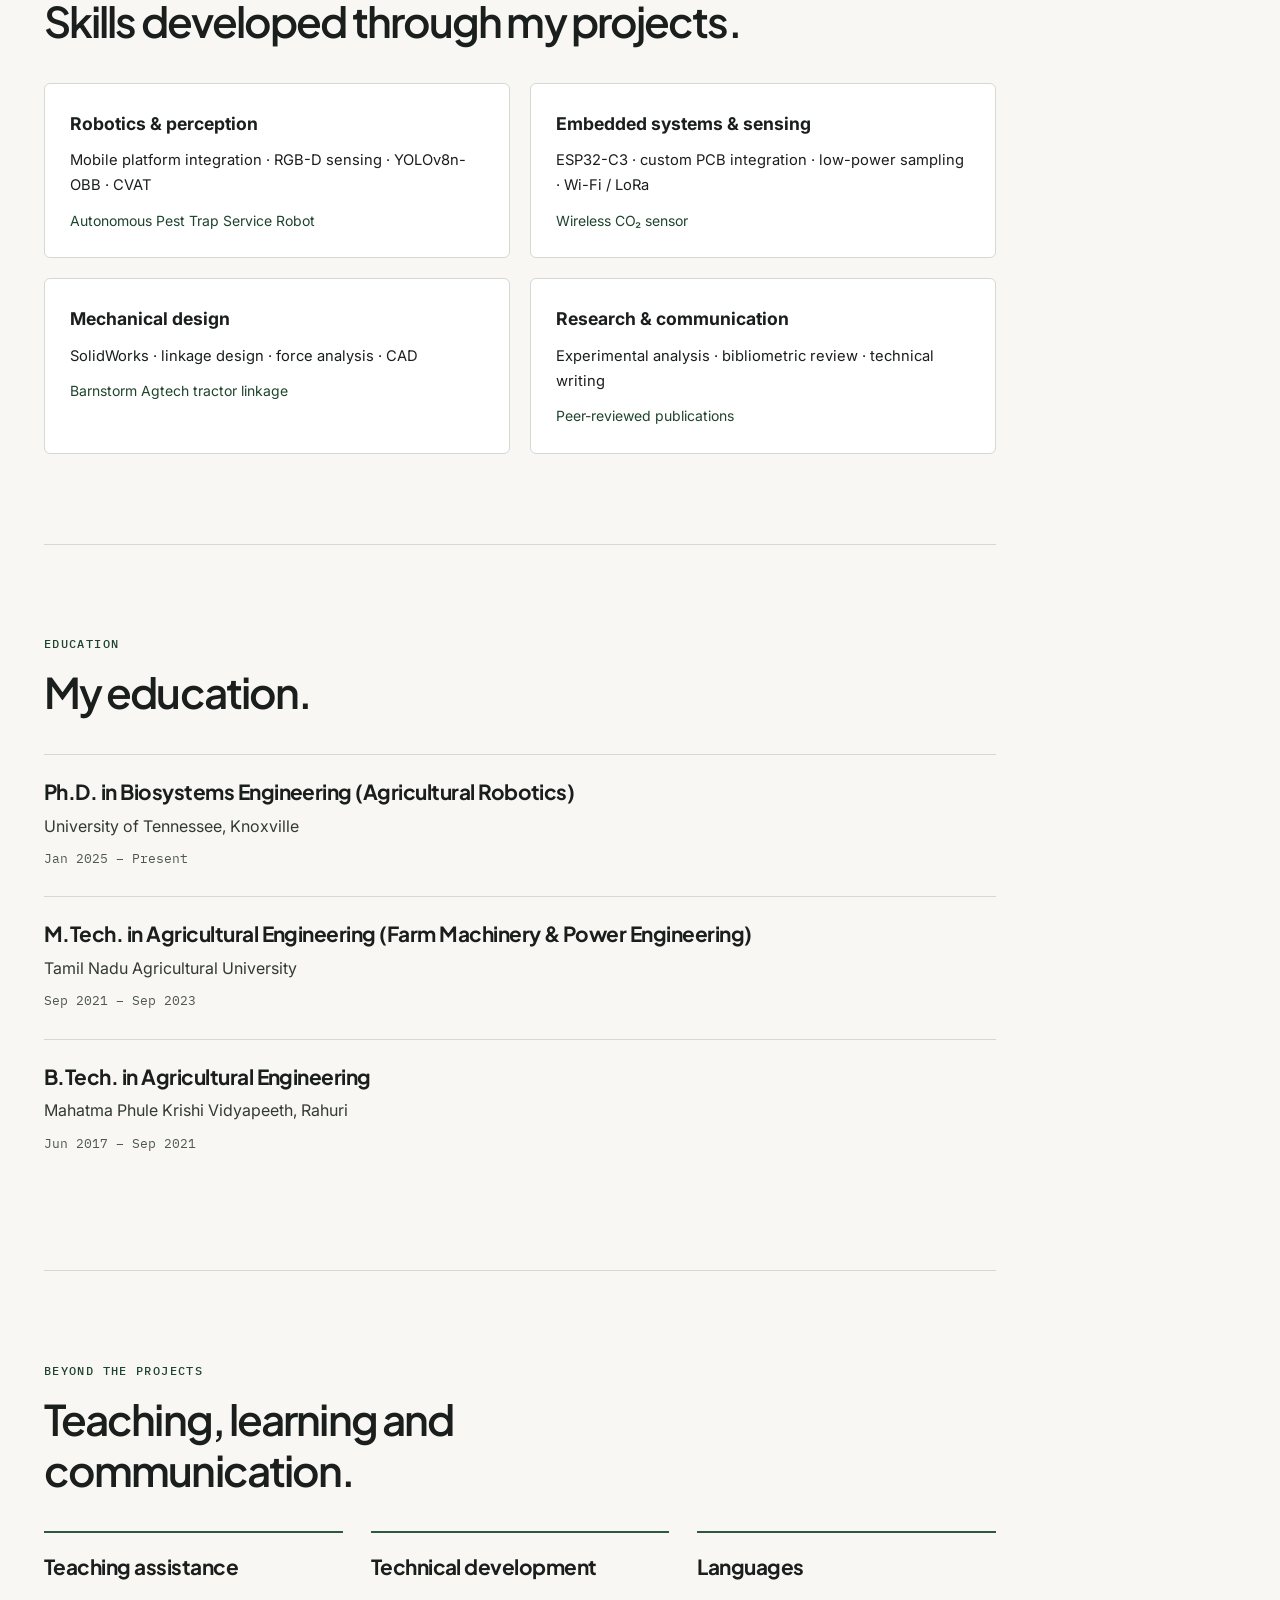
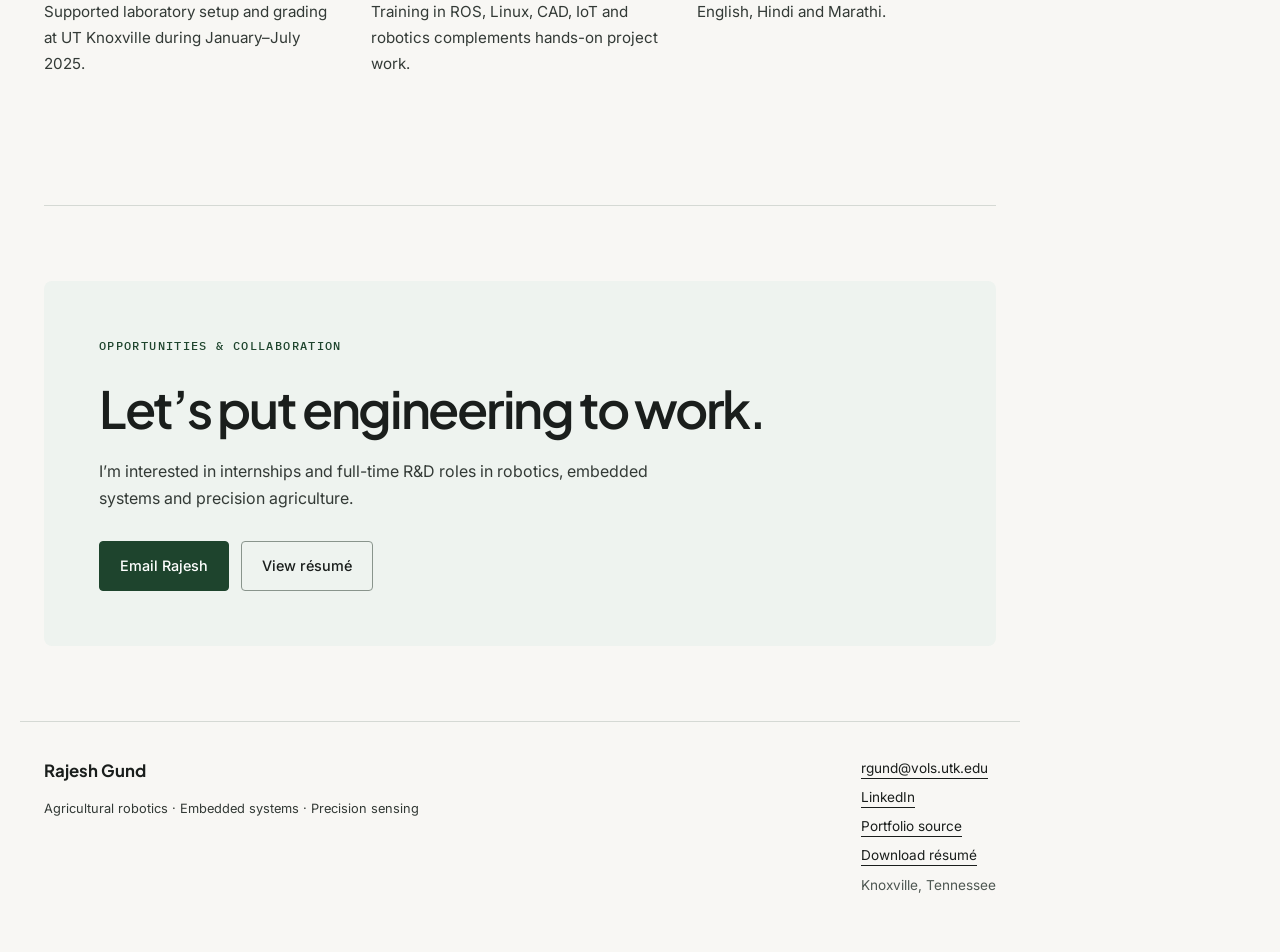
==== commit 4773287c: "Revise About opening to requested shorter wording" ====
--- a/about/index.html
+++ b/about/index.html
@@ -1 +1 @@
-<!doctype html><html lang="en"><head><meta charset="utf-8"><meta name="viewport" content="width=device-width, initial-scale=1"><title>About | Rajesh Gund</title><meta name="description" content="Meet Rajesh Gund: agricultural robotics researcher, embedded systems engineer and PhD student at UT Knoxville."><meta property="og:title" content="About | Rajesh Gund"><meta property="og:description" content="Meet Rajesh Gund: agricultural robotics researcher, embedded systems engineer and PhD student at UT Knoxville."><meta property="og:type" content="website"><meta name="theme-color" content="#2D5A3F"><link rel="icon" href="../assets/img/favicon.svg" type="image/svg+xml"><link rel="stylesheet" href="../assets/css/tokens.css"><link rel="stylesheet" href="../assets/css/styles.css?v=6"><script defer src="../assets/js/main.js?v=3"></script><link rel="canonical" href="https://rgund26.github.io/about/"><meta property="og:url" content="https://rgund26.github.io/about/"><script defer src="../assets/js/profile.js"></script><script defer src="../assets/js/media-config.js"></script><script defer src="../assets/js/media.js"></script></head><body><a class="skip" href="#main">Skip to content</a><header><div class="nav-wrap"><a class="wordmark" href="../index.html"><span class="monogram">RG</span>Rajesh Gund<span class="wordmark-sub">ENGINEERING PORTFOLIO</span></a><button class="menu-toggle" aria-expanded="false" aria-controls="navigation">Menu</button><nav id="navigation" aria-label="Main navigation"><a href="../index.html">Home</a><a href="../about/index.html" aria-current="page">About</a><a href="../projects/index.html">Projects</a><a href="../experience/index.html">Experience</a><a href="../publications/index.html">Publications</a><a class="nav-resume" href="../index.html#contact">Contact</a></nav></div></header><main id="main"><section class="project-hero personal-opener"><p class="eyebrow">ABOUT RAJESH · WHERE IT BEGAN</p><h1 class="sr-only">About Rajesh Gund</h1><figure class="diagram story-cover" style="max-width:805px;margin:0 auto 28px"><button type="button" data-lightbox data-full-src="../assets/img/ninth-grade-report-book.png" data-full-alt="Rajesh’s full Class IX report book from 2013–14, including his childhood photograph and handwritten agriculture goal." aria-label="Open the full ninth-grade report book"><img src="../assets/img/ninth-grade-goal-cover.png" alt="My handwritten ninth-grade goal: to work in agriculture management." width="805" height="256" style="display:block;width:100%;height:auto"></button><figcaption>My 9<sup>th</sup> grade goal, 2014.<br><span>Click to enlarge grade card.</span></figcaption></figure><p class="large-copy opening-story">Yes, that’s my handwriting. In ninth grade, I wrote that I wanted to become an Agriculture “Management” (not manager!). I was still figuring out the grammar—and the career—but I knew the purpose. Guess what? Over a decade later, I’m pursuing a PhD in agricultural robotics—and still smiling at where it began.</p><p class="lead">I’m Rajesh Gund, a PhD student at the University of Tennessee, Knoxville. My interest in engineering began with a concern for the farmers around me.</p></section><section class="profile-intro"><div class="identity-card"><span class="profile-initials" aria-hidden="true">RG</span><h2>Rajesh Gund</h2><p>PhD student · Agricultural robotics</p><dl><dt>Based in</dt><dd>Knoxville, Tennessee</dd><dt>Research home</dt><dd>University of Tennessee, Knoxville</dd><dt>Focus</dt><dd>Robotics, embedded systems and agricultural sensing</dd></dl><a href="https://www.linkedin.com/in/rajeshgund/">Connect on LinkedIn</a></div><div class="bio-story"><p>Growing up in Maharashtra, I saw the impact of farmer suicides. That experience drew me toward agriculture—and toward engineering as a way to contribute.</p><p>Farm-machinery training, an introduction to embedded systems at Barnstorm Agtech, and my master’s research on vision-based rice transplanting led me into agricultural robotics. I was also one of five students selected across India for a 45-day SERB-sponsored “Robotics in Agriculture” internship at SKUAST-K.</p><p>Today, I’m pursuing my PhD at UT Knoxville under Dr. Chetan Badgujar, with the goal of developing practical technologies for farmers in India and beyond.</p><a class="text-link" href="../experience/index.html">Explore the experience behind my research</a></div></section><section class="section" id=""><div class="section-heading"><p class="eyebrow">EXPERTISE IN CONTEXT</p><h2>Skills developed through my projects.</h2></div><div class="evidence-list"><a href="../projects/pest-trap-robot/index.html"><strong>Robotics &amp; perception</strong><span>Mobile platform integration · RGB-D sensing · YOLOv8n-OBB · CVAT</span><small>Autonomous Pest Trap Service Robot</small></a><a href="../projects/ghg-sensor/index.html"><strong>Embedded systems &amp; sensing</strong><span>ESP32-C3 · custom PCB integration · low-power sampling · Wi-Fi / LoRa</span><small>Wireless CO₂ sensor</small></a><a href="../projects/earlier-work/index.html#tractor"><strong>Mechanical design</strong><span>SolidWorks · linkage design · force analysis · CAD</span><small>Barnstorm Agtech tractor linkage</small></a><a href="../publications/index.html"><strong>Research &amp; communication</strong><span>Experimental analysis · bibliometric review · technical writing</span><small>Peer-reviewed publications</small></a></div></section><section class="section" id=""><div class="section-heading"><p class="eyebrow">EDUCATION</p><h2>My education.</h2></div><div class="education-row"><h3>Ph.D. in Biosystems Engineering (Agricultural Robotics)</h3><p>University of Tennessee, Knoxville</p><span>Jan 2025 – Present</span></div><div class="education-row"><h3>M.Tech. in Agricultural Engineering (Farm Machinery &amp; Power Engineering)</h3><p>Tamil Nadu Agricultural University</p><span>Sep 2021 – Sep 2023</span></div><div class="education-row"><h3>B.Tech. in Agricultural Engineering</h3><p>Mahatma Phule Krishi Vidyapeeth, Rahuri</p><span>Jun 2017 – Sep 2021</span></div></section><section class="section" id=""><div class="section-heading"><p class="eyebrow">BEYOND THE PROJECTS</p><h2>Teaching, learning and communication.</h2></div><div class="three-grid"><article class="detail-card"><h3>Teaching assistance</h3><p>Supported laboratory setup and grading at UT Knoxville during January–July 2025.</p></article><article class="detail-card"><h3>Technical development</h3><p>Training in ROS, Linux, CAD, IoT and robotics complements hands-on project work.</p></article><article class="detail-card"><h3>Languages</h3><p>English, Hindi and Marathi.</p></article></div></section><section class="contact"><p class="eyebrow">OPPORTUNITIES & COLLABORATION</p><h2>Let’s put engineering to work.</h2><p>I’m interested in internships and full-time R&D roles in robotics, embedded systems and precision agriculture.</p><div class="actions"><a class="button" href="mailto:rgund@vols.utk.edu">Email Rajesh</a><a class="button secondary" href="../assets/docs/Rajesh_Gund_Resume.pdf">View résumé</a></div></section></main><footer><div><a class="wordmark" href="../index.html">Rajesh Gund</a><p>Agricultural robotics · Embedded systems · Precision sensing</p></div><div><a href="mailto:rgund@vols.utk.edu">rgund@vols.utk.edu</a><a href="https://www.linkedin.com/in/rajeshgund/">LinkedIn</a><a href="https://github.com/rgund26/rgund26.github.io">Portfolio source</a><a href="../assets/docs/Rajesh_Gund_Resume.pdf">Download résumé</a><span>Knoxville, Tennessee</span></div></footer><dialog id="lightbox" aria-label="Enlarged project diagram"><button class="close" aria-label="Close enlarged image">Close ×</button><img alt=""><p></p></dialog><script src="../assets/js/section-nav.js?v=2" defer></script></body></html>+<!doctype html><html lang="en"><head><meta charset="utf-8"><meta name="viewport" content="width=device-width, initial-scale=1"><title>About | Rajesh Gund</title><meta name="description" content="Meet Rajesh Gund: agricultural robotics researcher, embedded systems engineer and PhD student at UT Knoxville."><meta property="og:title" content="About | Rajesh Gund"><meta property="og:description" content="Meet Rajesh Gund: agricultural robotics researcher, embedded systems engineer and PhD student at UT Knoxville."><meta property="og:type" content="website"><meta name="theme-color" content="#2D5A3F"><link rel="icon" href="../assets/img/favicon.svg" type="image/svg+xml"><link rel="stylesheet" href="../assets/css/tokens.css"><link rel="stylesheet" href="../assets/css/styles.css?v=6"><script defer src="../assets/js/main.js?v=3"></script><link rel="canonical" href="https://rgund26.github.io/about/"><meta property="og:url" content="https://rgund26.github.io/about/"><script defer src="../assets/js/profile.js"></script><script defer src="../assets/js/media-config.js"></script><script defer src="../assets/js/media.js"></script></head><body><a class="skip" href="#main">Skip to content</a><header><div class="nav-wrap"><a class="wordmark" href="../index.html"><span class="monogram">RG</span>Rajesh Gund<span class="wordmark-sub">ENGINEERING PORTFOLIO</span></a><button class="menu-toggle" aria-expanded="false" aria-controls="navigation">Menu</button><nav id="navigation" aria-label="Main navigation"><a href="../index.html">Home</a><a href="../about/index.html" aria-current="page">About</a><a href="../projects/index.html">Projects</a><a href="../experience/index.html">Experience</a><a href="../publications/index.html">Publications</a><a class="nav-resume" href="../index.html#contact">Contact</a></nav></div></header><main id="main"><section class="project-hero personal-opener"><p class="eyebrow">ABOUT RAJESH · WHERE IT BEGAN</p><h1 class="sr-only">About Rajesh Gund</h1><figure class="diagram story-cover" style="max-width:805px;margin:0 auto 28px"><button type="button" data-lightbox data-full-src="../assets/img/ninth-grade-report-book.png" data-full-alt="Rajesh’s full Class IX report book from 2013–14, including his childhood photograph and handwritten agriculture goal." aria-label="Open the full ninth-grade report book"><img src="../assets/img/ninth-grade-goal-cover.png" alt="My handwritten ninth-grade goal: to work in agriculture management." width="805" height="256" style="display:block;width:100%;height:auto"></button><figcaption>My 9<sup>th</sup> grade goal, 2014.<br><span>Click to enlarge grade card.</span></figcaption></figure><p class="large-copy opening-story">Yes, that’s my handwriting. In 9<sup>th</sup> grade card, I wrote that I wanted to become an Agriculture “Management” (not manager!). I was still figuring out the grammar—and the career—but I knew the purpose. Guess what? Over a decade later, I’m pursuing a PhD in Agricultural Robotics.</p><p class="lead">I’m Rajesh Gund, a PhD student at the University of Tennessee, Knoxville. My interest in engineering began with a concern for the farmers around me.</p></section><section class="profile-intro"><div class="identity-card"><span class="profile-initials" aria-hidden="true">RG</span><h2>Rajesh Gund</h2><p>PhD student · Agricultural robotics</p><dl><dt>Based in</dt><dd>Knoxville, Tennessee</dd><dt>Research home</dt><dd>University of Tennessee, Knoxville</dd><dt>Focus</dt><dd>Robotics, embedded systems and agricultural sensing</dd></dl><a href="https://www.linkedin.com/in/rajeshgund/">Connect on LinkedIn</a></div><div class="bio-story"><p>Growing up in Maharashtra, I saw the impact of farmer suicides. That experience drew me toward agriculture—and toward engineering as a way to contribute.</p><p>Farm-machinery training, an introduction to embedded systems at Barnstorm Agtech, and my master’s research on vision-based rice transplanting led me into agricultural robotics. I was also one of five students selected across India for a 45-day SERB-sponsored “Robotics in Agriculture” internship at SKUAST-K.</p><p>Today, I’m pursuing my PhD at UT Knoxville under Dr. Chetan Badgujar, with the goal of developing practical technologies for farmers in India and beyond.</p><a class="text-link" href="../experience/index.html">Explore the experience behind my research</a></div></section><section class="section" id=""><div class="section-heading"><p class="eyebrow">EXPERTISE IN CONTEXT</p><h2>Skills developed through my projects.</h2></div><div class="evidence-list"><a href="../projects/pest-trap-robot/index.html"><strong>Robotics &amp; perception</strong><span>Mobile platform integration · RGB-D sensing · YOLOv8n-OBB · CVAT</span><small>Autonomous Pest Trap Service Robot</small></a><a href="../projects/ghg-sensor/index.html"><strong>Embedded systems &amp; sensing</strong><span>ESP32-C3 · custom PCB integration · low-power sampling · Wi-Fi / LoRa</span><small>Wireless CO₂ sensor</small></a><a href="../projects/earlier-work/index.html#tractor"><strong>Mechanical design</strong><span>SolidWorks · linkage design · force analysis · CAD</span><small>Barnstorm Agtech tractor linkage</small></a><a href="../publications/index.html"><strong>Research &amp; communication</strong><span>Experimental analysis · bibliometric review · technical writing</span><small>Peer-reviewed publications</small></a></div></section><section class="section" id=""><div class="section-heading"><p class="eyebrow">EDUCATION</p><h2>My education.</h2></div><div class="education-row"><h3>Ph.D. in Biosystems Engineering (Agricultural Robotics)</h3><p>University of Tennessee, Knoxville</p><span>Jan 2025 – Present</span></div><div class="education-row"><h3>M.Tech. in Agricultural Engineering (Farm Machinery &amp; Power Engineering)</h3><p>Tamil Nadu Agricultural University</p><span>Sep 2021 – Sep 2023</span></div><div class="education-row"><h3>B.Tech. in Agricultural Engineering</h3><p>Mahatma Phule Krishi Vidyapeeth, Rahuri</p><span>Jun 2017 – Sep 2021</span></div></section><section class="section" id=""><div class="section-heading"><p class="eyebrow">BEYOND THE PROJECTS</p><h2>Teaching, learning and communication.</h2></div><div class="three-grid"><article class="detail-card"><h3>Teaching assistance</h3><p>Supported laboratory setup and grading at UT Knoxville during January–July 2025.</p></article><article class="detail-card"><h3>Technical development</h3><p>Training in ROS, Linux, CAD, IoT and robotics complements hands-on project work.</p></article><article class="detail-card"><h3>Languages</h3><p>English, Hindi and Marathi.</p></article></div></section><section class="contact"><p class="eyebrow">OPPORTUNITIES & COLLABORATION</p><h2>Let’s put engineering to work.</h2><p>I’m interested in internships and full-time R&D roles in robotics, embedded systems and precision agriculture.</p><div class="actions"><a class="button" href="mailto:rgund@vols.utk.edu">Email Rajesh</a><a class="button secondary" href="../assets/docs/Rajesh_Gund_Resume.pdf">View résumé</a></div></section></main><footer><div><a class="wordmark" href="../index.html">Rajesh Gund</a><p>Agricultural robotics · Embedded systems · Precision sensing</p></div><div><a href="mailto:rgund@vols.utk.edu">rgund@vols.utk.edu</a><a href="https://www.linkedin.com/in/rajeshgund/">LinkedIn</a><a href="https://github.com/rgund26/rgund26.github.io">Portfolio source</a><a href="../assets/docs/Rajesh_Gund_Resume.pdf">Download résumé</a><span>Knoxville, Tennessee</span></div></footer><dialog id="lightbox" aria-label="Enlarged project diagram"><button class="close" aria-label="Close enlarged image">Close ×</button><img alt=""><p></p></dialog><script src="../assets/js/section-nav.js?v=2" defer></script></body></html>
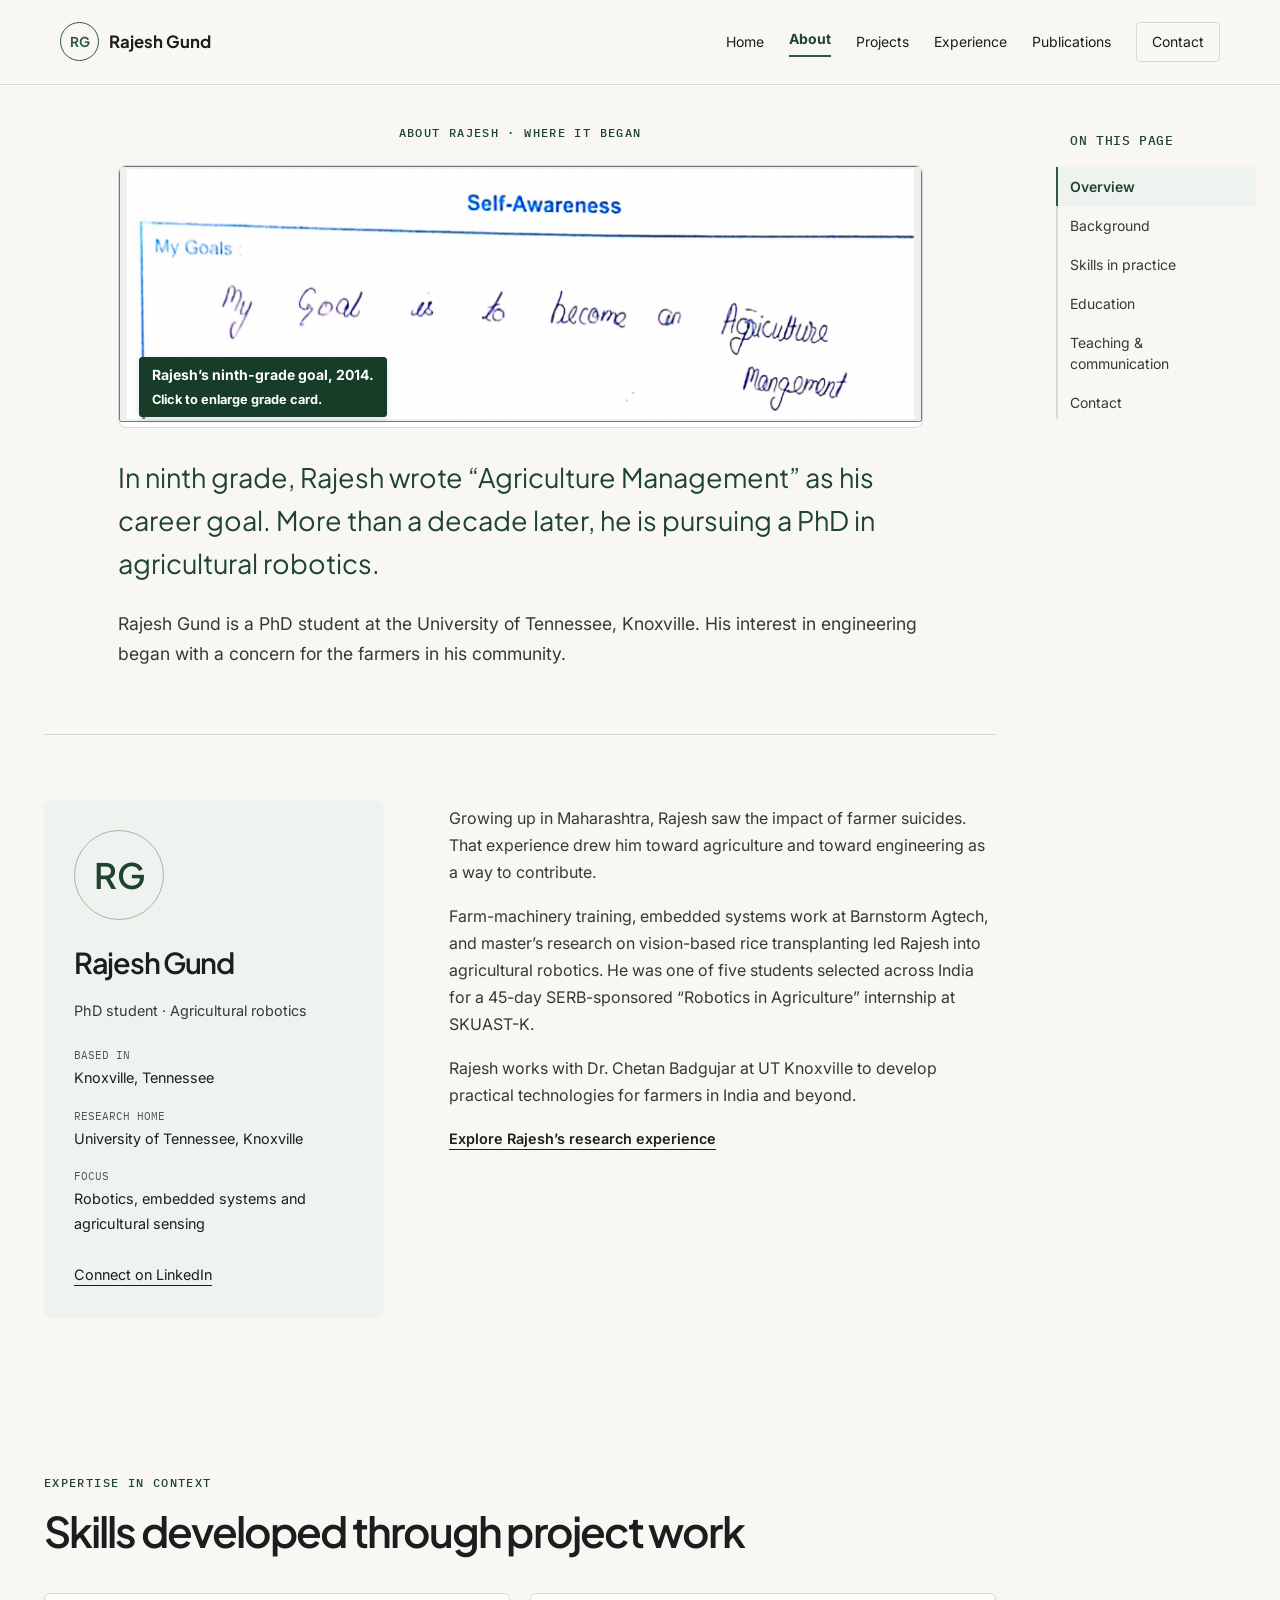
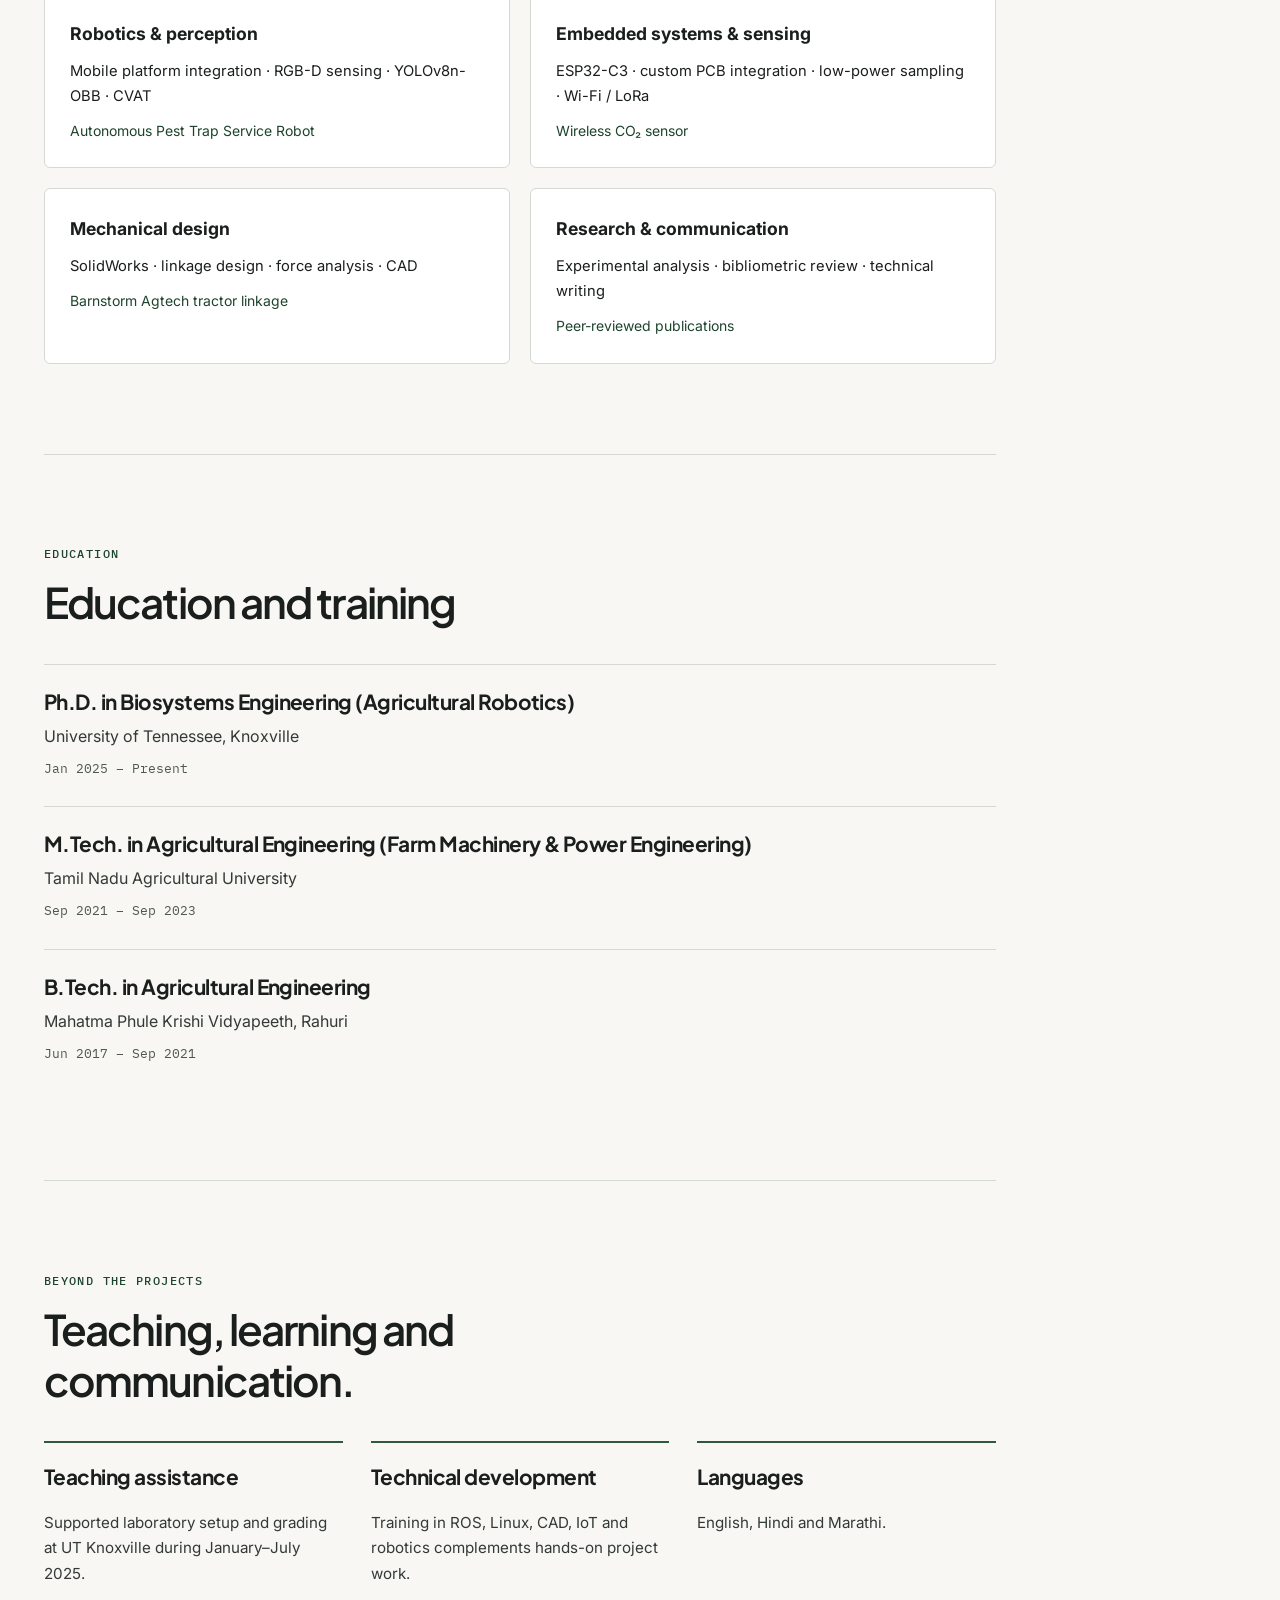
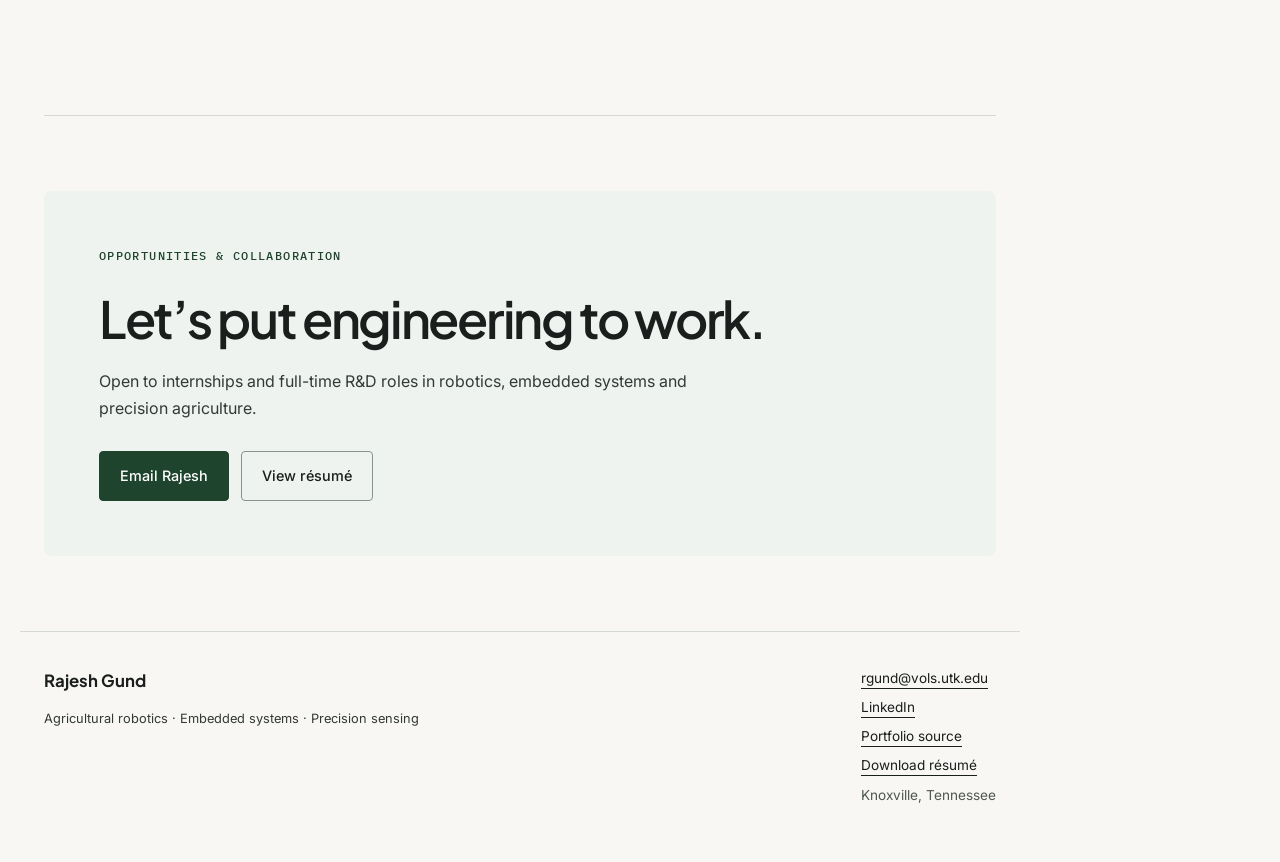
==== commit 1df6300a: "Replacing "I" with "We"" ====
--- a/about/index.html
+++ b/about/index.html
@@ -1 +1 @@
-<!doctype html><html lang="en"><head><meta charset="utf-8"><meta name="viewport" content="width=device-width, initial-scale=1"><title>About | Rajesh Gund</title><meta name="description" content="Meet Rajesh Gund: agricultural robotics researcher, embedded systems engineer and PhD student at UT Knoxville."><meta property="og:title" content="About | Rajesh Gund"><meta property="og:description" content="Meet Rajesh Gund: agricultural robotics researcher, embedded systems engineer and PhD student at UT Knoxville."><meta property="og:type" content="website"><meta name="theme-color" content="#2D5A3F"><link rel="icon" href="../assets/img/favicon.svg" type="image/svg+xml"><link rel="stylesheet" href="../assets/css/tokens.css"><link rel="stylesheet" href="../assets/css/styles.css?v=6"><script defer src="../assets/js/main.js?v=3"></script><link rel="canonical" href="https://rgund26.github.io/about/"><meta property="og:url" content="https://rgund26.github.io/about/"><script defer src="../assets/js/profile.js"></script><script defer src="../assets/js/media-config.js"></script><script defer src="../assets/js/media.js"></script></head><body><a class="skip" href="#main">Skip to content</a><header><div class="nav-wrap"><a class="wordmark" href="../index.html"><span class="monogram">RG</span>Rajesh Gund<span class="wordmark-sub">ENGINEERING PORTFOLIO</span></a><button class="menu-toggle" aria-expanded="false" aria-controls="navigation">Menu</button><nav id="navigation" aria-label="Main navigation"><a href="../index.html">Home</a><a href="../about/index.html" aria-current="page">About</a><a href="../projects/index.html">Projects</a><a href="../experience/index.html">Experience</a><a href="../publications/index.html">Publications</a><a class="nav-resume" href="../index.html#contact">Contact</a></nav></div></header><main id="main"><section class="project-hero personal-opener"><p class="eyebrow">ABOUT RAJESH · WHERE IT BEGAN</p><h1 class="sr-only">About Rajesh Gund</h1><figure class="diagram story-cover" style="max-width:805px;margin:0 auto 28px"><button type="button" data-lightbox data-full-src="../assets/img/ninth-grade-report-book.png" data-full-alt="Rajesh’s full Class IX report book from 2013–14, including his childhood photograph and handwritten agriculture goal." aria-label="Open the full ninth-grade report book"><img src="../assets/img/ninth-grade-goal-cover.png" alt="My handwritten ninth-grade goal: to work in agriculture management." width="805" height="256" style="display:block;width:100%;height:auto"></button><figcaption>My 9<sup>th</sup> grade goal, 2014.<br><span>Click to enlarge grade card.</span></figcaption></figure><p class="large-copy opening-story">Yes, that’s my handwriting. In 9<sup>th</sup> grade card, I wrote that I wanted to become an Agriculture “Management” (not manager!). I was still figuring out the grammar—and the career—but I knew the purpose. Guess what? Over a decade later, I’m pursuing a PhD in Agricultural Robotics.</p><p class="lead">I’m Rajesh Gund, a PhD student at the University of Tennessee, Knoxville. My interest in engineering began with a concern for the farmers around me.</p></section><section class="profile-intro"><div class="identity-card"><span class="profile-initials" aria-hidden="true">RG</span><h2>Rajesh Gund</h2><p>PhD student · Agricultural robotics</p><dl><dt>Based in</dt><dd>Knoxville, Tennessee</dd><dt>Research home</dt><dd>University of Tennessee, Knoxville</dd><dt>Focus</dt><dd>Robotics, embedded systems and agricultural sensing</dd></dl><a href="https://www.linkedin.com/in/rajeshgund/">Connect on LinkedIn</a></div><div class="bio-story"><p>Growing up in Maharashtra, I saw the impact of farmer suicides. That experience drew me toward agriculture—and toward engineering as a way to contribute.</p><p>Farm-machinery training, an introduction to embedded systems at Barnstorm Agtech, and my master’s research on vision-based rice transplanting led me into agricultural robotics. I was also one of five students selected across India for a 45-day SERB-sponsored “Robotics in Agriculture” internship at SKUAST-K.</p><p>Today, I’m pursuing my PhD at UT Knoxville under Dr. Chetan Badgujar, with the goal of developing practical technologies for farmers in India and beyond.</p><a class="text-link" href="../experience/index.html">Explore the experience behind my research</a></div></section><section class="section" id=""><div class="section-heading"><p class="eyebrow">EXPERTISE IN CONTEXT</p><h2>Skills developed through my projects.</h2></div><div class="evidence-list"><a href="../projects/pest-trap-robot/index.html"><strong>Robotics &amp; perception</strong><span>Mobile platform integration · RGB-D sensing · YOLOv8n-OBB · CVAT</span><small>Autonomous Pest Trap Service Robot</small></a><a href="../projects/ghg-sensor/index.html"><strong>Embedded systems &amp; sensing</strong><span>ESP32-C3 · custom PCB integration · low-power sampling · Wi-Fi / LoRa</span><small>Wireless CO₂ sensor</small></a><a href="../projects/earlier-work/index.html#tractor"><strong>Mechanical design</strong><span>SolidWorks · linkage design · force analysis · CAD</span><small>Barnstorm Agtech tractor linkage</small></a><a href="../publications/index.html"><strong>Research &amp; communication</strong><span>Experimental analysis · bibliometric review · technical writing</span><small>Peer-reviewed publications</small></a></div></section><section class="section" id=""><div class="section-heading"><p class="eyebrow">EDUCATION</p><h2>My education.</h2></div><div class="education-row"><h3>Ph.D. in Biosystems Engineering (Agricultural Robotics)</h3><p>University of Tennessee, Knoxville</p><span>Jan 2025 – Present</span></div><div class="education-row"><h3>M.Tech. in Agricultural Engineering (Farm Machinery &amp; Power Engineering)</h3><p>Tamil Nadu Agricultural University</p><span>Sep 2021 – Sep 2023</span></div><div class="education-row"><h3>B.Tech. in Agricultural Engineering</h3><p>Mahatma Phule Krishi Vidyapeeth, Rahuri</p><span>Jun 2017 – Sep 2021</span></div></section><section class="section" id=""><div class="section-heading"><p class="eyebrow">BEYOND THE PROJECTS</p><h2>Teaching, learning and communication.</h2></div><div class="three-grid"><article class="detail-card"><h3>Teaching assistance</h3><p>Supported laboratory setup and grading at UT Knoxville during January–July 2025.</p></article><article class="detail-card"><h3>Technical development</h3><p>Training in ROS, Linux, CAD, IoT and robotics complements hands-on project work.</p></article><article class="detail-card"><h3>Languages</h3><p>English, Hindi and Marathi.</p></article></div></section><section class="contact"><p class="eyebrow">OPPORTUNITIES & COLLABORATION</p><h2>Let’s put engineering to work.</h2><p>I’m interested in internships and full-time R&D roles in robotics, embedded systems and precision agriculture.</p><div class="actions"><a class="button" href="mailto:rgund@vols.utk.edu">Email Rajesh</a><a class="button secondary" href="../assets/docs/Rajesh_Gund_Resume.pdf">View résumé</a></div></section></main><footer><div><a class="wordmark" href="../index.html">Rajesh Gund</a><p>Agricultural robotics · Embedded systems · Precision sensing</p></div><div><a href="mailto:rgund@vols.utk.edu">rgund@vols.utk.edu</a><a href="https://www.linkedin.com/in/rajeshgund/">LinkedIn</a><a href="https://github.com/rgund26/rgund26.github.io">Portfolio source</a><a href="../assets/docs/Rajesh_Gund_Resume.pdf">Download résumé</a><span>Knoxville, Tennessee</span></div></footer><dialog id="lightbox" aria-label="Enlarged project diagram"><button class="close" aria-label="Close enlarged image">Close ×</button><img alt=""><p></p></dialog><script src="../assets/js/section-nav.js?v=2" defer></script></body></html>+<!doctype html><html lang="en"><head><meta charset="utf-8"><meta name="viewport" content="width=device-width, initial-scale=1"><title>About | Rajesh Gund</title><meta name="description" content="Meet Rajesh Gund: agricultural robotics researcher, embedded systems engineer and PhD student at UT Knoxville."><meta property="og:title" content="About | Rajesh Gund"><meta property="og:description" content="Meet Rajesh Gund: agricultural robotics researcher, embedded systems engineer and PhD student at UT Knoxville."><meta property="og:type" content="website"><meta name="theme-color" content="#2D5A3F"><link rel="icon" href="../assets/img/favicon.svg" type="image/svg+xml"><link rel="stylesheet" href="../assets/css/tokens.css"><link rel="stylesheet" href="../assets/css/styles.css?v=6"><script defer src="../assets/js/main.js?v=3"></script><link rel="canonical" href="https://rgund26.github.io/about/"><meta property="og:url" content="https://rgund26.github.io/about/"><script defer src="../assets/js/profile.js"></script><script defer src="../assets/js/media-config.js"></script><script defer src="../assets/js/media.js"></script></head><body><a class="skip" href="#main">Skip to content</a><header><div class="nav-wrap"><a class="wordmark" href="../index.html"><span class="monogram">RG</span>Rajesh Gund<span class="wordmark-sub">ENGINEERING PORTFOLIO</span></a><button class="menu-toggle" aria-expanded="false" aria-controls="navigation">Menu</button><nav id="navigation" aria-label="Main navigation"><a href="../index.html">Home</a><a href="../about/index.html" aria-current="page">About</a><a href="../projects/index.html">Projects</a><a href="../experience/index.html">Experience</a><a href="../publications/index.html">Publications</a><a class="nav-resume" href="../index.html#contact">Contact</a></nav></div></header><main id="main"><section class="project-hero personal-opener"><p class="eyebrow">ABOUT RAJESH · WHERE IT BEGAN</p><h1 class="sr-only">About Rajesh Gund</h1><figure class="diagram story-cover" style="max-width:805px;margin:0 auto 28px"><button type="button" data-lightbox data-full-src="../assets/img/ninth-grade-report-book.png" data-full-alt="Rajesh’s full Class IX report book from 2013–14, including his childhood photograph and handwritten agriculture goal." aria-label="Open the full ninth-grade report book"><img src="../assets/img/ninth-grade-goal-cover.png" alt="Rajesh’s handwritten ninth-grade goal to work in agriculture management." width="805" height="256" style="display:block;width:100%;height:auto"></button><figcaption>Rajesh’s ninth-grade goal, 2014.<br><span>Click to enlarge grade card.</span></figcaption></figure><p class="large-copy opening-story">In ninth grade, Rajesh wrote “Agriculture Management” as his career goal. More than a decade later, he is pursuing a PhD in agricultural robotics.</p><p class="lead">Rajesh Gund is a PhD student at the University of Tennessee, Knoxville. His interest in engineering began with a concern for the farmers in his community.</p></section><section class="profile-intro"><div class="identity-card"><span class="profile-initials" aria-hidden="true">RG</span><h2>Rajesh Gund</h2><p>PhD student · Agricultural robotics</p><dl><dt>Based in</dt><dd>Knoxville, Tennessee</dd><dt>Research home</dt><dd>University of Tennessee, Knoxville</dd><dt>Focus</dt><dd>Robotics, embedded systems and agricultural sensing</dd></dl><a href="https://www.linkedin.com/in/rajeshgund/">Connect on LinkedIn</a></div><div class="bio-story"><p>Growing up in Maharashtra, Rajesh saw the impact of farmer suicides. That experience drew him toward agriculture and toward engineering as a way to contribute.</p><p>Farm-machinery training, embedded systems work at Barnstorm Agtech, and master’s research on vision-based rice transplanting led Rajesh into agricultural robotics. He was one of five students selected across India for a 45-day SERB-sponsored “Robotics in Agriculture” internship at SKUAST-K.</p><p>Rajesh works with Dr. Chetan Badgujar at UT Knoxville to develop practical technologies for farmers in India and beyond.</p><a class="text-link" href="../experience/index.html">Explore Rajesh’s research experience</a></div></section><section class="section" id=""><div class="section-heading"><p class="eyebrow">EXPERTISE IN CONTEXT</p><h2>Skills developed through project work</h2></div><div class="evidence-list"><a href="../projects/pest-trap-robot/index.html"><strong>Robotics &amp; perception</strong><span>Mobile platform integration · RGB-D sensing · YOLOv8n-OBB · CVAT</span><small>Autonomous Pest Trap Service Robot</small></a><a href="../projects/ghg-sensor/index.html"><strong>Embedded systems &amp; sensing</strong><span>ESP32-C3 · custom PCB integration · low-power sampling · Wi-Fi / LoRa</span><small>Wireless CO₂ sensor</small></a><a href="../projects/earlier-work/index.html#tractor"><strong>Mechanical design</strong><span>SolidWorks · linkage design · force analysis · CAD</span><small>Barnstorm Agtech tractor linkage</small></a><a href="../publications/index.html"><strong>Research &amp; communication</strong><span>Experimental analysis · bibliometric review · technical writing</span><small>Peer-reviewed publications</small></a></div></section><section class="section" id=""><div class="section-heading"><p class="eyebrow">EDUCATION</p><h2>Education and training</h2></div><div class="education-row"><h3>Ph.D. in Biosystems Engineering (Agricultural Robotics)</h3><p>University of Tennessee, Knoxville</p><span>Jan 2025 – Present</span></div><div class="education-row"><h3>M.Tech. in Agricultural Engineering (Farm Machinery &amp; Power Engineering)</h3><p>Tamil Nadu Agricultural University</p><span>Sep 2021 – Sep 2023</span></div><div class="education-row"><h3>B.Tech. in Agricultural Engineering</h3><p>Mahatma Phule Krishi Vidyapeeth, Rahuri</p><span>Jun 2017 – Sep 2021</span></div></section><section class="section" id=""><div class="section-heading"><p class="eyebrow">BEYOND THE PROJECTS</p><h2>Teaching, learning and communication.</h2></div><div class="three-grid"><article class="detail-card"><h3>Teaching assistance</h3><p>Supported laboratory setup and grading at UT Knoxville during January–July 2025.</p></article><article class="detail-card"><h3>Technical development</h3><p>Training in ROS, Linux, CAD, IoT and robotics complements hands-on project work.</p></article><article class="detail-card"><h3>Languages</h3><p>English, Hindi and Marathi.</p></article></div></section><section class="contact"><p class="eyebrow">OPPORTUNITIES & COLLABORATION</p><h2>Let’s put engineering to work.</h2><p>Open to internships and full-time R&D roles in robotics, embedded systems and precision agriculture.</p><div class="actions"><a class="button" href="mailto:rgund@vols.utk.edu">Email Rajesh</a><a class="button secondary" href="../assets/docs/Rajesh_Gund_Resume.pdf">View résumé</a></div></section></main><footer><div><a class="wordmark" href="../index.html">Rajesh Gund</a><p>Agricultural robotics · Embedded systems · Precision sensing</p></div><div><a href="mailto:rgund@vols.utk.edu">rgund@vols.utk.edu</a><a href="https://www.linkedin.com/in/rajeshgund/">LinkedIn</a><a href="https://github.com/rgund26/rgund26.github.io">Portfolio source</a><a href="../assets/docs/Rajesh_Gund_Resume.pdf">Download résumé</a><span>Knoxville, Tennessee</span></div></footer><dialog id="lightbox" aria-label="Enlarged project diagram"><button class="close" aria-label="Close enlarged image">Close ×</button><img alt=""><p></p></dialog><script src="../assets/js/section-nav.js?v=5" defer></script></body></html>
--- a/assets/css/styles.css
+++ b/assets/css/styles.css
@@ -28,3 +28,169 @@
 @media(max-width:680px){.story-cover figcaption{padding:4px 7px;bottom:2%;font-size:.75rem;line-height:1.2}.story-cover figcaption span{font-size:.75rem}}
 
 .personal-opener{padding-top:38px}.personal-opener>.eyebrow{text-align:center}.personal-opener .opening-story{max-width:805px;margin:0 auto 24px;font-family:var(--font-display);font-size:clamp(1.25rem,2.1vw,1.75rem);line-height:1.6;color:var(--accent-green-text)}.personal-opener>.lead{max-width:805px;margin:0 auto;font-size:1.1rem}
+
+.card-media.mmpt-card-cover,
+.directory-media.mmpt-card-cover {
+  padding: 0;
+  overflow: hidden;
+}
+
+.mmpt-card-cover img {
+  object-fit: cover;
+  object-position: center 58%;
+  mix-blend-mode: normal;
+}
+
+.mmpt-hero {
+  display: grid;
+  gap: 20px;
+}
+
+.mmpt-hero h1 {
+  font-size: clamp(2.6rem, 4.2vw, 4.2rem);
+  margin-bottom: 0;
+}
+
+.mmpt-hero-cover {
+  display: block;
+  width: 100%;
+  height: auto;
+  border-radius: 8px;
+}
+
+.mmpt-hero-media {
+  display: grid;
+  gap: 16px;
+  min-width: 0;
+}
+
+.mmpt-cad {
+  margin: 0;
+}
+
+.mmpt-cad .zoom {
+  background: white;
+}
+
+.mmpt-cad .zoom img {
+  aspect-ratio: 16 / 9;
+}
+
+.mmpt-media {
+  padding-top: clamp(36px, 5vw, 64px);
+}
+
+.mmpt-media .section-heading h2 {
+  margin-bottom: 8px;
+}
+
+.mmpt-media .media-video {
+  height: auto;
+}
+
+.mmpt-clips,
+.mmpt-gallery {
+  display: grid;
+  gap: 16px;
+}
+
+.mmpt-clips .media-video {
+  aspect-ratio: 8 / 3;
+}
+
+.mmpt-clips .diagram,
+.mmpt-gallery .diagram {
+  margin: 0;
+}
+
+.mmpt-clips figcaption p {
+  margin: 4px 0 8px;
+}
+
+.mmpt-gallery {
+  grid-template-columns: repeat(2, minmax(0, 1fr));
+  margin-top: 16px;
+}
+
+.mmpt-drive-demo {
+  grid-column: span 2;
+}
+
+.mmpt-gallery .zoom img {
+  aspect-ratio: 8 / 9;
+}
+
+@media (min-width: 681px) {
+  .mmpt-clips {
+    grid-template-columns: repeat(2, minmax(0, 1fr));
+  }
+
+  .mmpt-gallery {
+    grid-template-columns: repeat(4, minmax(0, 1fr));
+  }
+}
+
+@media (min-width: 900px) {
+  .mmpt-hero {
+    grid-template-columns: repeat(2, minmax(0, 1fr));
+    grid-template-rows: auto 1fr;
+    grid-template-areas: "title media" "summary media";
+    column-gap: 28px;
+  }
+
+  .mmpt-hero-title {
+    grid-area: title;
+  }
+
+  .mmpt-hero-media {
+    grid-area: media;
+    align-self: start;
+  }
+
+  .mmpt-hero-summary {
+    grid-area: summary;
+  }
+}
+
+.ghg-layout {
+  display: grid;
+  align-items: center;
+  gap: 24px;
+}
+
+.ghg-layout .diagram {
+  margin: 0;
+}
+
+.ghg-layout .zoom {
+  background: white;
+}
+
+.section.ghg-layout,
+.ghg-validation {
+  padding-block: clamp(36px, 5vw, 64px);
+}
+
+.ghg-validation .section-heading {
+  margin-bottom: 16px;
+}
+
+.card-media.ghg-card-cover,
+.directory-media.ghg-card-cover {
+  padding: 10px;
+  background: white;
+}
+
+.ghg-card-cover img {
+  mix-blend-mode: normal;
+}
+
+@media (min-width: 810px) {
+  .ghg-layout {
+    grid-template-columns: repeat(2, minmax(0, 1fr));
+  }
+
+  .project-hero.ghg-layout h1 {
+    font-size: clamp(2.65rem, 4.4vw, 4.2rem);
+  }
+}
